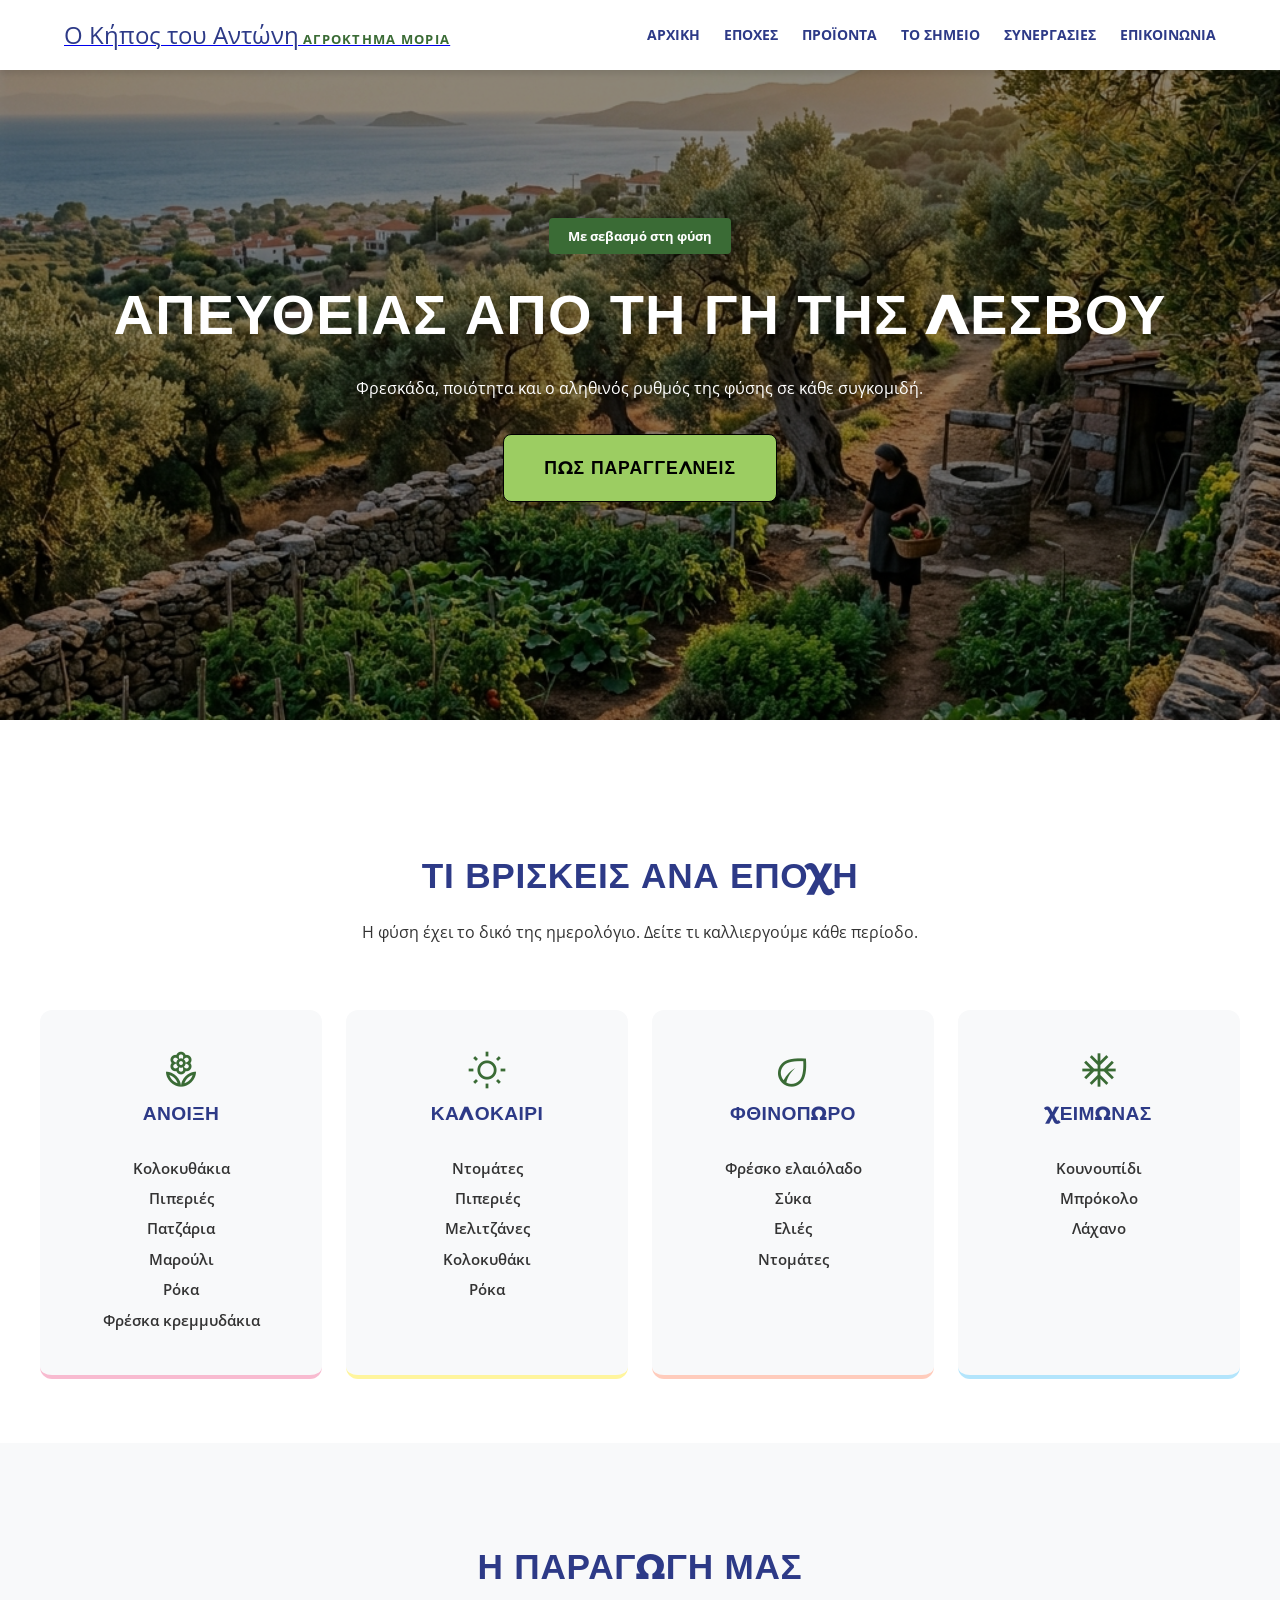
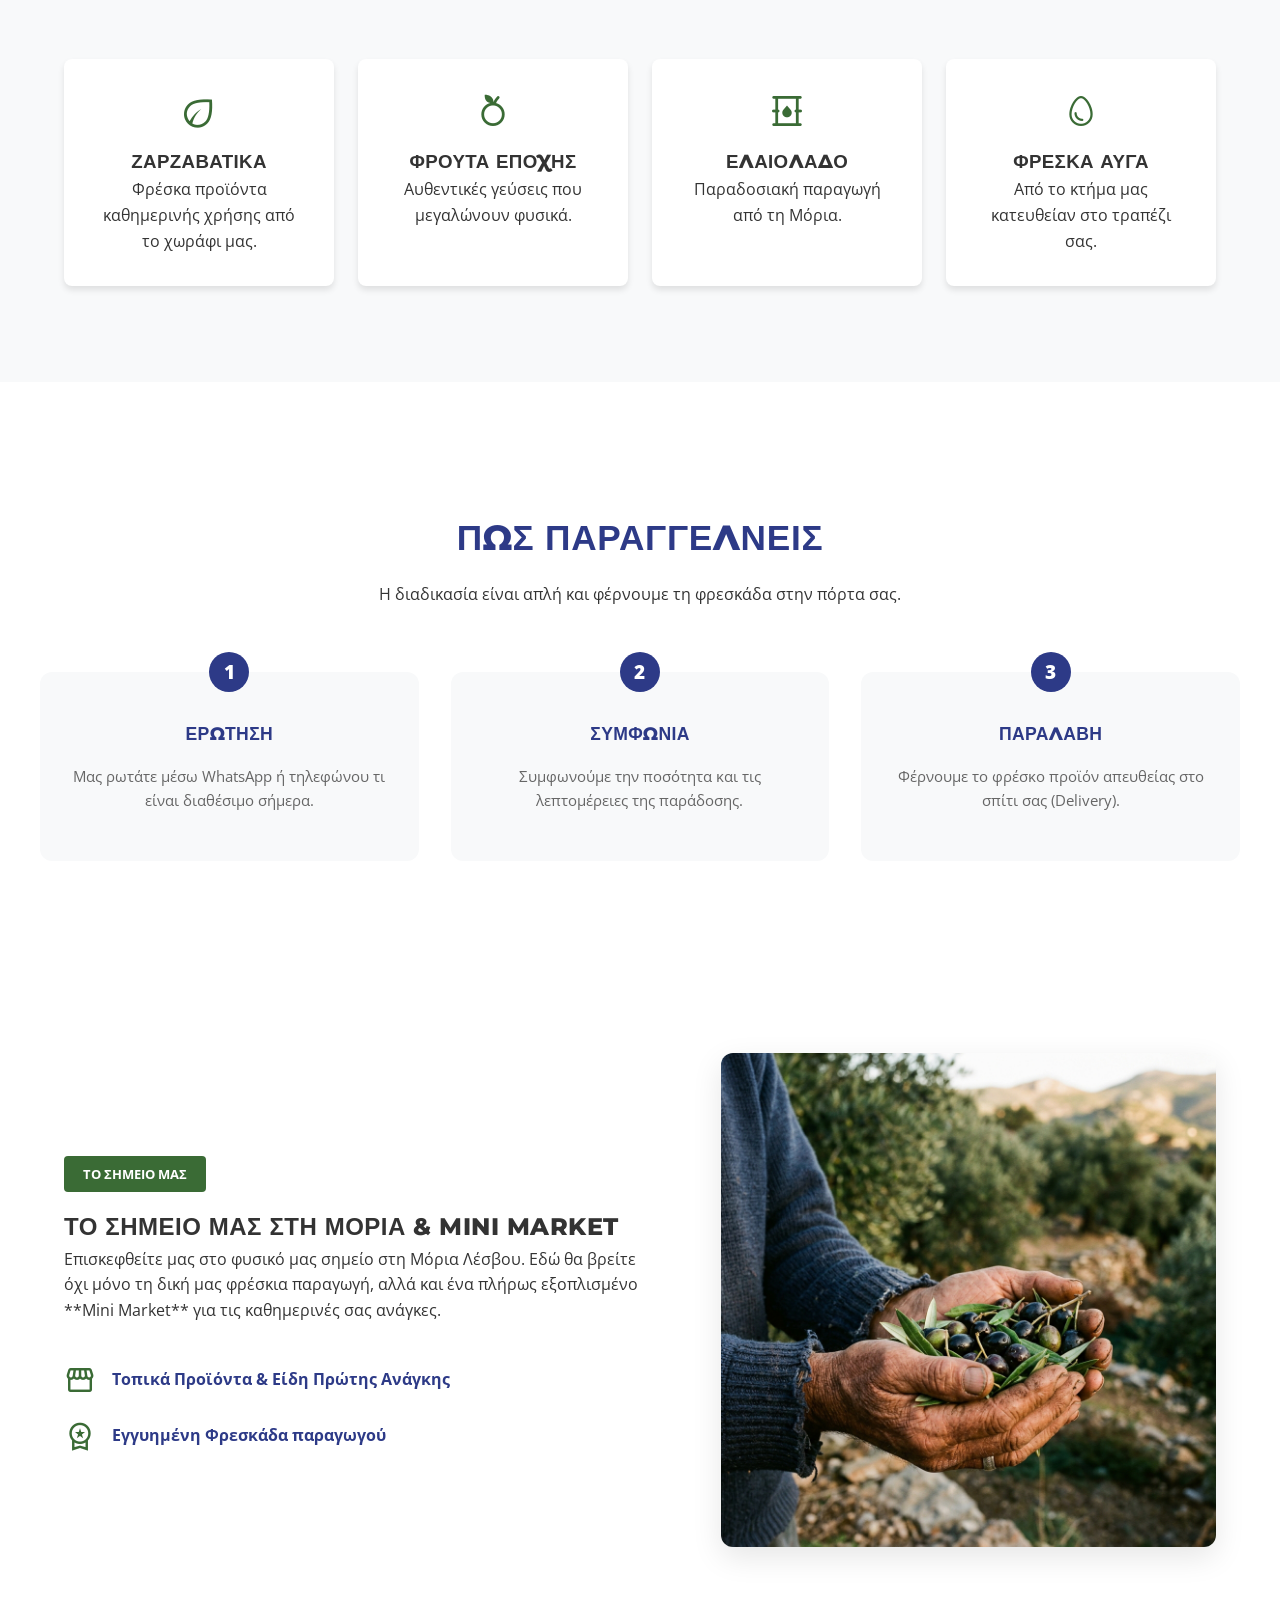
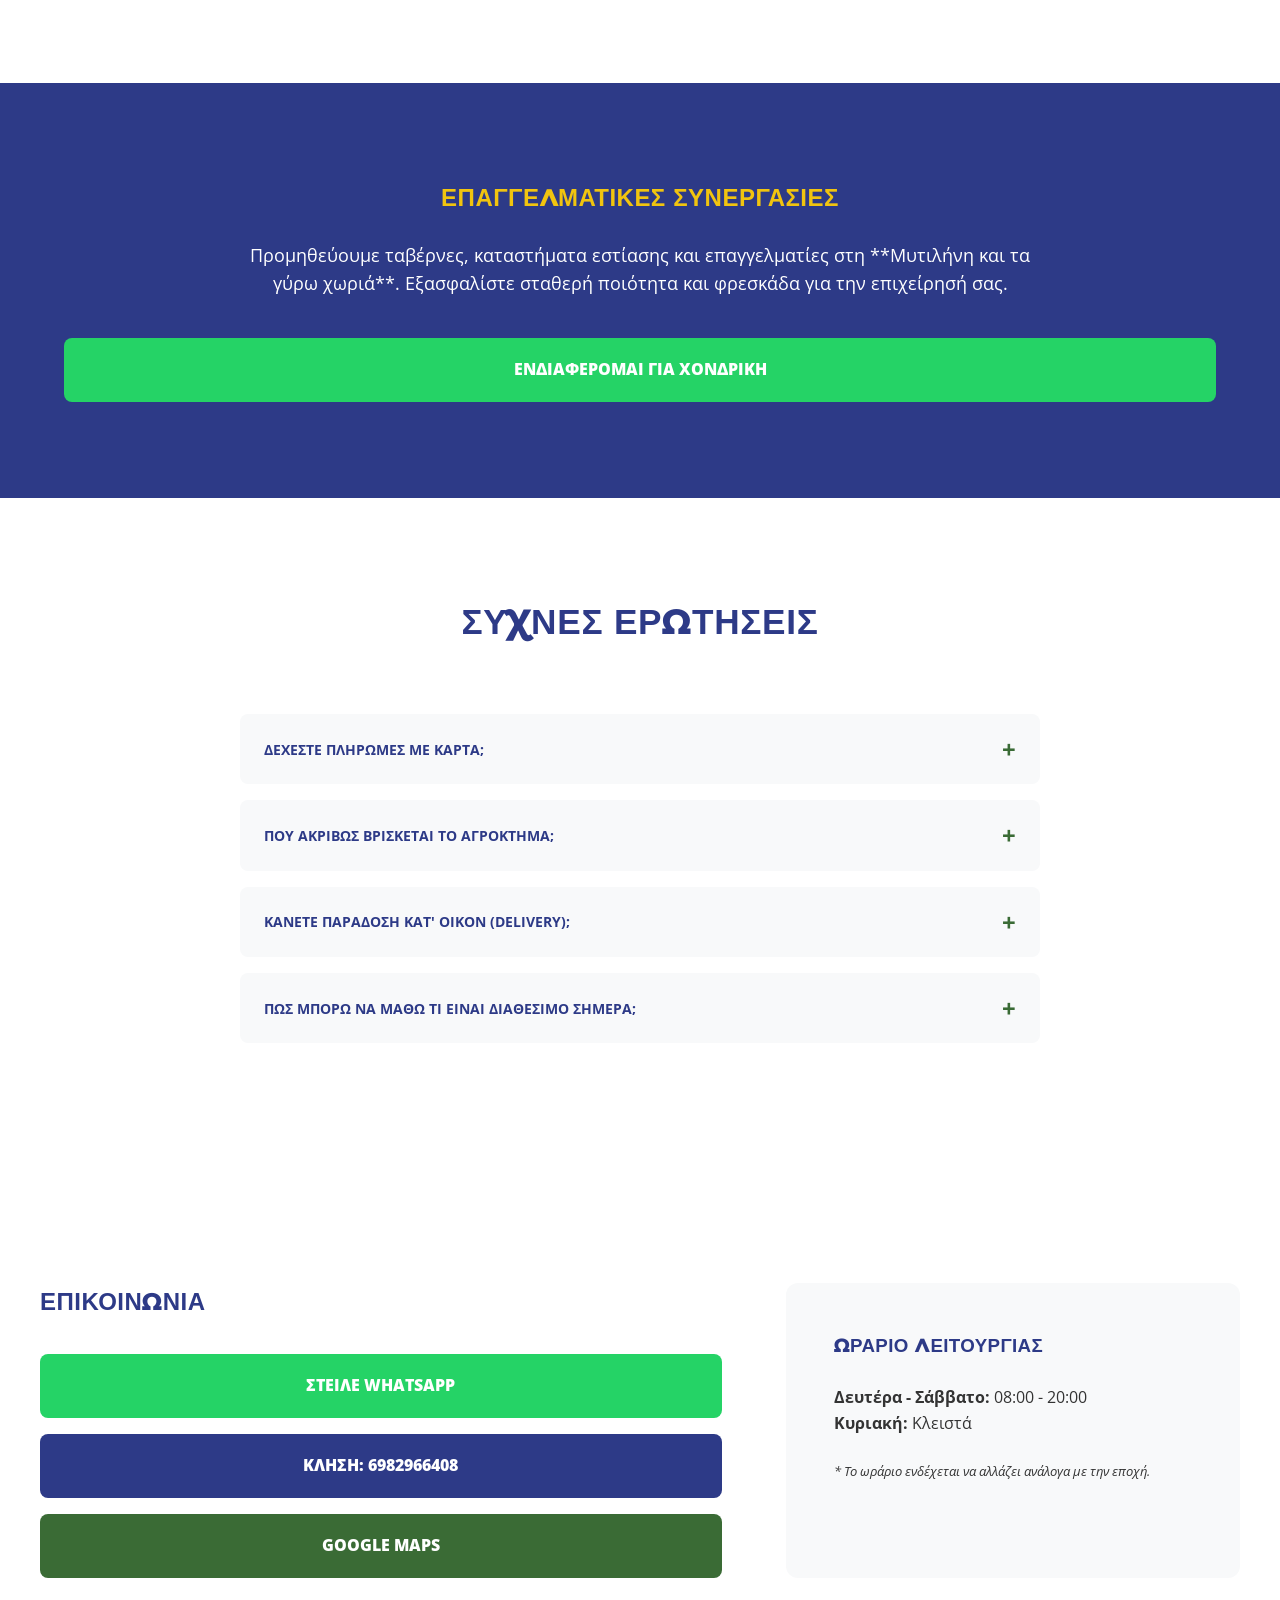
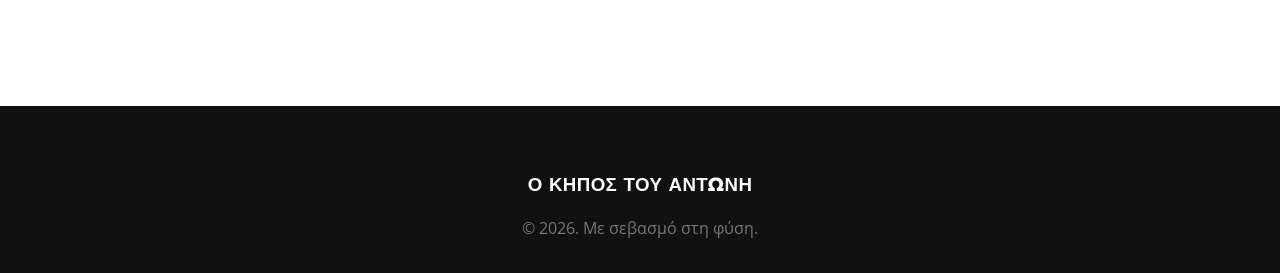
==== index.html @ 52119a94 "Move order process section and add premium hero CTA button" ====
<!DOCTYPE html>
<html lang="el">
<head>
    <meta charset="UTF-8">
    <meta name="viewport" content="width=device-width, initial-scale=1.0">
    <title>Ο Κήπος του Αντώνη | Φρέσκα Προϊόντα Μόρια Λέσβου</title>
    <meta name="description" content="Φρέσκα ζαρζαβατικά, λαχανικά, φρούτα εποχής, αυγά και λάδι από τη Μόρια Λέσβου. Απευθείας από τον παραγωγό Αντώνη.">
    
    <!-- Fonts -->
    <link rel="preconnect" href="https://fonts.googleapis.com">
    <link rel="preconnect" href="https://fonts.gstatic.com" crossorigin>
    <link href="https://fonts.googleapis.com/css2?family=Montserrat:wght@700;800&family=Open+Sans:wght@400;600;700&display=swap" rel="stylesheet">
    
    <!-- Icons -->
    <link rel="stylesheet" href="https://fonts.googleapis.com/css2?family=Material+Symbols+Outlined:wght@300;400;500;600&display=swap" />
    
    <!-- CSS -->
    <link rel="stylesheet" href="css/style.css">
</head>
<body>
    <!-- Navigation -->
    <nav class="navbar" id="navbar">
        <div class="container">
            <a href="#" class="logo">
                <span class="logo-title">Ο Κήπος του Αντώνη</span>
                <span class="logo-subtitle" style="margin-top: 8px;">ΑΓΡΟΚΤΗΜΑ ΜΟΡΙΑ</span>
            </a>
            <ul class="nav-links">
                <li><a href="#home">Αρχική</a></li>
                <li><a href="#seasonal">Εποχές</a></li>
                <li><a href="#products">Προϊόντα</a></li>
                <li><a href="#spot">Το Σημείο</a></li>
                <li><a href="#b2b">Συνεργασίες</a></li>
                <li><a href="#contact">Επικοινωνία</a></li>
            </ul>
            <button class="menu-toggle" aria-label="Toggle Menu">
                <span class="material-symbols-outlined">menu</span>
            </button>
        </div>
    </nav>

    <!-- Hero Section -->
    <header id="home" class="hero" style="background-image: url('assets/images/hero.png');">
        <div class="hero-content container">
            <div class="badge">Με σεβασμό στη φύση</div>
            <h1>ΑΠΕΥΘΕΙΑΣ ΑΠΟ ΤΗ ΓΗ ΤΗΣ ΛΕΣΒΟΥ</h1>
            <p>Φρεσκάδα, ποιότητα και ο αληθινός ρυθμός της φύσης σε κάθε συγκομιδή.</p>
            <div class="hero-actions" style="justify-content: center; margin-top: 2rem;">
                <a href="#how-to-order" class="btn-custom-hero">ΠΩΣ ΠΑΡΑΓΓΕΛΝΕΙΣ</a>
            </div>
        </div>
    </header>


    <!-- Tι βρίσκεις ανά εποχή (New Section) -->
    <section id="seasonal" class="seasonal-section container">
        <div class="section-header">
            <h2>ΤΙ ΒΡΙΣΚΕΙΣ ΑΝΑ ΕΠΟΧΗ</h2>
            <p>Η φύση έχει το δικό της ημερολόγιο. Δείτε τι καλλιεργούμε κάθε περίοδο.</p>
        </div>
        <div class="seasonal-grid">
            <div class="season-card spring">
                <div class="season-head">
                    <span class="material-symbols-outlined">local_florist</span>
                    <h3>ΑΝΟΙΞΗ</h3>
                </div>
                <ul>
                    <li>Κολοκυθάκια</li>
                    <li>Πιπεριές</li>
                    <li>Πατζάρια</li>
                    <li>Μαρούλι</li>
                    <li>Ρόκα</li>
                    <li>Φρέσκα κρεμμυδάκια</li>
                </ul>
            </div>
            <div class="season-card summer">
                <div class="season-head">
                    <span class="material-symbols-outlined">wb_sunny</span>
                    <h3>ΚΑΛΟΚΑΙΡΙ</h3>
                </div>
                <ul>
                    <li>Ντομάτες</li>
                    <li>Πιπεριές</li>
                    <li>Μελιτζάνες</li>
                    <li>Κολοκυθάκι</li>
                    <li>Ρόκα</li>
                </ul>
            </div>
            <div class="season-card autumn">
                <div class="season-head">
                    <span class="material-symbols-outlined">eco</span>
                    <h3>ΦΘΙΝΟΠΩΡΟ</h3>
                </div>
                <ul>
                    <li>Φρέσκο ελαιόλαδο</li>
                    <li>Σύκα</li>
                    <li>Ελιές</li>
                    <li>Ντομάτες</li>
                </ul>
            </div>
            <div class="season-card winter">
                <div class="season-head">
                    <span class="material-symbols-outlined">ac_unit</span>
                    <h3>ΧΕΙΜΩΝΑΣ</h3>
                </div>
                <ul>
                    <li>Κουνουπίδι</li>
                    <li>Μπρόκολο</li>
                    <li>Λάχανο</li>
                </ul>
            </div>
        </div>
    </section>

    <!-- Products Section -->
    <section id="products" class="products-section">
        <div class="container">
            <div class="section-header">
                <h2>Η ΠΑΡΑΓΩΓΗ ΜΑΣ</h2>
            </div>
            
            <div class="product-grid">
                <div class="product-card">
                    <span class="material-symbols-outlined icon">eco</span>
                    <h3>ΖΑΡΖΑΒΑΤΙΚΑ</h3>
                    <p>Φρέσκα προϊόντα καθημερινής χρήσης από το χωράφι μας.</p>
                </div>
                <div class="product-card">
                    <span class="material-symbols-outlined icon">nutrition</span>
                    <h3>ΦΡΟΥΤΑ ΕΠΟΧΗΣ</h3>
                    <p>Αυθεντικές γεύσεις που μεγαλώνουν φυσικά.</p>
                </div>
                <div class="product-card">
                    <span class="material-symbols-outlined icon">oil_barrel</span>
                    <h3>ΕΛΑΙΟΛΑΔΟ</h3>
                    <p>Παραδοσιακή παραγωγή από τη Μόρια.</p>
                </div>
                <div class="product-card">
                    <span class="material-symbols-outlined icon">egg</span>
                    <h3>ΦΡΕΣΚΑ ΑΥΓΑ</h3>
                    <p>Από το κτήμα μας κατευθείαν στο τραπέζι σας.</p>
                </div>
            </div>
        </div>
    </section>

    <!-- Πώς παραγγέλνεις -->
    <section id="how-to-order" class="order-process-section container">
        <div class="section-header">
            <h2>ΠΩΣ ΠΑΡΑΓΓΕΛΝΕΙΣ</h2>
            <p>Η διαδικασία είναι απλή και φέρνουμε τη φρεσκάδα στην πόρτα σας.</p>
        </div>
        <div class="process-grid">
            <div class="process-step">
                <div class="step-num">1</div>
                <h3>ΕΡΩΤΗΣΗ</h3>
                <p>Μας ρωτάτε μέσω WhatsApp ή τηλεφώνου τι είναι διαθέσιμο σήμερα.</p>
            </div>
            <div class="process-step">
                <div class="step-num">2</div>
                <h3>ΣΥΜΦΩΝΙΑ</h3>
                <p>Συμφωνούμε την ποσότητα και τις λεπτομέρειες της παράδοσης.</p>
            </div>
            <div class="process-step">
                <div class="step-num">3</div>
                <h3>ΠΑΡΑΛΑΒΗ</h3>
                <p>Φέρνουμε το φρέσκο προϊόν απευθείας στο σπίτι σας (Delivery).</p>
            </div>
        </div>
    </section>

    <!-- Το Σημείο μας στη Μόρια (Expanded Section) -->
    <section id="spot" class="spot-section">
        <div class="container spot-grid">
            <div class="spot-content">
                <div class="badge">ΤΟ ΣΗΜΕΙΟ ΜΑΣ</div>
                <h2>ΤΟ ΣΗΜΕΙΟ ΜΑΣ ΣΤΗ ΜΟΡΙΑ & MINI MARKET</h2>
                <p>Επισκεφθείτε μας στο φυσικό μας σημείο στη Μόρια Λέσβου. Εδώ θα βρείτε όχι μόνο τη δική μας φρέσκια παραγωγή, αλλά και ένα πλήρως εξοπλισμένο **Mini Market** για τις καθημερινές σας ανάγκες.</p>
                <div class="spot-features">
                    <div class="spot-feat">
                        <span class="material-symbols-outlined">storefront</span>
                        <p>Τοπικά Προϊόντα & Είδη Πρώτης Ανάγκης</p>
                    </div>
                    <div class="spot-feat">
                        <span class="material-symbols-outlined">workspace_premium</span>
                        <p>Εγγυημένη Φρεσκάδα παραγωγού</p>
                    </div>
                </div>
            </div>
            <div class="spot-image">
                <img src="assets/images/farm.png" alt="Το σημείο μας">
            </div>
        </div>
    </section>

    <!-- Επαγγελματικές Συνεργασίες (New Section) -->
    <section id="b2b" class="b2b-section">
        <div class="container text-center">
            <h2>ΕΠΑΓΓΕΛΜΑΤΙΚΕΣ ΣΥΝΕΡΓΑΣΙΕΣ</h2>
            <p>Προμηθεύουμε ταβέρνες, καταστήματα εστίασης και επαγγελματίες στη **Μυτιλήνη και τα γύρω χωριά**. Εξασφαλίστε σταθερή ποιότητα και φρεσκάδα για την επιχείρησή σας.</p>
            <div class="b2b-actions">
                <a href="https://wa.me/306982966408" class="btn-big btn-whatsapp">ΕΝΔΙΑΦΕΡΟΜΑΙ ΓΙΑ ΧΟΝΔΡΙΚΗ</a>
            </div>
        </div>
    </section>

    <!-- FAQ Section (New Section) -->
    <section id="faq" class="faq-section container">
        <div class="section-header">
            <h2>ΣΥΧΝΕΣ ΕΡΩΤΗΣΕΙΣ</h2>
        </div>
        <div class="faq-accordion">
            <details>
                <summary>Δέχεστε πληρωμές με κάρτα;</summary>
                <div class="faq-content">
                    <p>Ναι, στο φυσικό μας σημείο (Mini Market) δεχόμαστε όλες τις χρεωστικές και πιστωτικές κάρτες.</p>
                </div>
            </details>
            <details>
                <summary>Πού ακριβώς βρίσκεται το αγρόκτημα;</summary>
                <div class="faq-content">
                    <p>Βρισκόμαστε στη Μόρια Λέσβου. Μπορείτε να βρείτε τις ακριβείς οδηγίες πατώντας το κουμπί "Άνοιγμα σε Google Maps" παρακάτω.</p>
                </div>
            </details>
            <details>
                <summary>Κάνετε παράδοση κατ' οίκον (Delivery);</summary>
                <div class="faq-content">
                    <p>Η διάθεση των προϊόντων γίνεται κυρίως από το σημείο μας στη Μόρια. Για μεγάλες παραγγελίες ή συνεργασίες, επικοινωνήστε μαζί μας.</p>
                </div>
            </details>
            <details>
                <summary>Πώς μπορώ να μάθω τι είναι διαθέσιμο σήμερα;</summary>
                <div class="faq-content">
                    <p>Μπορείτε να μας καλέσετε στο 6982966408 ή να μας στείλετε ένα μήνυμα στο WhatsApp για άμεση ενημέρωση.</p>
                </div>
            </details>
        </div>
    </section>

    <!-- Contact Section -->
    <section id="contact" class="contact-section container">
        <div class="contact-grid">
            <div>
                <h2 style="color: var(--primary); margin-bottom: 2rem;">ΕΠΙΚΟΙΝΩΝΙΑ</h2>
                <div class="action-buttons">
                    <a href="https://wa.me/306982966408" class="btn-big btn-whatsapp">ΣΤΕΙΛΕ WHATSAPP</a>
                    <a href="tel:+306982966408" class="btn-big btn-call">ΚΛΗΣΗ: 6982966408</a>
                    <a href="https://maps.google.com/?q=Μόρια,Λέσβος" target="_blank" class="btn-big btn-maps">GOOGLE MAPS</a>
                </div>
            </div>
            <div class="hours-card">
                <h3>ΩΡΑΡΙΟ ΛΕΙΤΟΥΡΓΙΑΣ</h3>
                <p><strong>Δευτέρα - Σάββατο:</strong> 08:00 - 20:00</p>
                <p><strong>Κυριακή:</strong> Κλειστά</p>
                <p class="small">* Το ωράριο ενδέχεται να αλλάζει ανάλογα με την εποχή.</p>
            </div>
        </div>
    </section>

    <!-- Footer -->
    <footer class="footer">
        <div class="container">
            <h3>Ο ΚΗΠΟΣ ΤΟΥ ΑΝΤΩΝΗ</h3>
            <p>&copy; 2026. Με σεβασμό στη φύση.</p>
        </div>
    </footer>

    <script src="js/main.js"></script>
</body>
</html>
---- css/style.css ----
:root {
    --primary: #2d3a87; /* Royal Blue */
    --primary-dark: #1e265c;
    --secondary: #3a6b35; /* Forest Green */
    --accent: #f1c40f; /* Golden Yellow */
    --accent-dark: #d4ac0d;
    --white: #ffffff;
    --text: #333333;
    --text-light: #666666;
    --light-bg: #f8f9fa;
    --border: #e9ecef;
    --shadow: 0 4px 6px rgba(0,0,0,0.1);
    --shadow-lg: 0 10px 30px rgba(0,0,0,0.1);
    --transition: all 0.3s ease;
}

* {
    margin: 0;
    padding: 0;
    box-sizing: border-box;
}

body {
    font-family: 'Open Sans', 'Outfit', sans-serif;
    color: var(--text);
    line-height: 1.6;
    background-color: var(--white);
    overflow-x: hidden;
}

/* Typography */
h1, h2, h3, h4 {
    font-family: 'Montserrat', 'Outfit', sans-serif;
    text-transform: uppercase;
    font-weight: 800;
    letter-spacing: 0.02em;
}

.container {
    max-width: 1200px;
    margin: 0 auto;
    padding: 0 1.5rem;
}

.text-center { text-align: center; }

/* Navbar */
.navbar {
    position: fixed;
    top: 0;
    width: 100%;
    background: var(--white);
    padding: 1rem 0;
    z-index: 1000;
    box-shadow: var(--shadow);
}

.navbar .container {
    display: flex;
    justify-content: space-between;
    align-items: center;
}

.logo-title {
    font-size: 1.5rem;
    color: var(--primary);
}

.logo-subtitle {
    color: var(--secondary);
    font-weight: 700;
    font-size: 0.8rem;
    letter-spacing: 0.1em;
}

.nav-links {
    display: flex;
    list-style: none;
    gap: 1.5rem;
}

.nav-links a {
    text-decoration: none;
    color: var(--primary);
    font-weight: 700;
    font-size: 0.85rem;
    text-transform: uppercase;
}

.nav-links a:hover { color: var(--secondary); }

.menu-toggle {
    display: none;
    background: none;
    border: none;
    color: var(--primary);
    cursor: pointer;
}

/* Hero */
.hero {
    height: 80vh;
    display: flex;
    align-items: center;
    justify-content: center;
    background-size: cover;
    background-position: center;
    position: relative;
    color: var(--white);
    text-align: center;
}

.hero::before {
    content: "";
    position: absolute;
    inset: 0;
    background: rgba(0, 0, 0, 0.45);
}

.hero-content { position: relative; z-index: 1; }

.badge {
    background: var(--secondary);
    color: var(--white);
    padding: 0.5rem 1.2rem;
    border-radius: 4px;
    font-weight: 700;
    font-size: 0.8rem;
    margin-bottom: 1rem;
    display: inline-block;
}

.hero h1 {
    font-size: 3.5rem;
    margin-bottom: 1rem;
}

.btn-custom-hero {
    display: inline-block;
    background-color: #9ccd62; /* Light Green from reference */
    border: 1px solid #000000;
    color: #000000;
    padding: 1.2rem 2.5rem;
    font-family: 'Montserrat', sans-serif;
    font-weight: 700;
    text-transform: uppercase;
    text-decoration: none;
    border-radius: 8px;
    box-shadow: 4px 4px 0px rgba(0,0,0,0.15);
    transition: var(--transition);
    letter-spacing: 0.05em;
    font-size: 1.1rem;
}

.btn-custom-hero:hover {
    transform: translate(-2px, -2px);
    box-shadow: 6px 6px 0px rgba(0,0,0,0.1);
    background-color: #a8d672;
}

/* Order Process Section */
.order-process-section { padding: 8rem 0 4rem; text-align: center; }

.process-grid {
    display: grid;
    grid-template-columns: repeat(3, 1fr);
    gap: 2rem;
    margin-top: 3rem;
}

.process-step {
    background: var(--light-bg);
    padding: 3rem 2rem;
    border-radius: 12px;
    position: relative;
    transition: var(--transition);
}

.process-step:hover {
    transform: translateY(-5px);
    box-shadow: var(--shadow);
}

.step-num {
    position: absolute;
    top: -20px;
    left: 50%;
    transform: translateX(-50%);
    width: 40px;
    height: 40px;
    background: var(--primary);
    color: var(--white);
    border-radius: 50%;
    display: flex;
    align-items: center;
    justify-content: center;
    font-weight: 800;
    font-size: 1.2rem;
}

.process-step h3 {
    margin-bottom: 1rem;
    color: var(--primary);
    font-size: 1.1rem;
}

.process-step p {
    font-size: 0.95rem;
    color: var(--text-light);
}

/* Seasonal Section */
.seasonal-section { padding: 8rem 0 4rem; }

.section-header { text-align: center; margin-bottom: 4rem; }
.section-header h2 { font-size: 2.2rem; color: var(--primary); margin-bottom: 1rem; }

.seasonal-grid {
    display: grid;
    grid-template-columns: repeat(4, 1fr);
    gap: 1.5rem;
}

.season-card {
    background: var(--light-bg);
    padding: 2.5rem 1.5rem;
    border-radius: 12px;
    text-align: center;
    transition: var(--transition);
}

.season-head { margin-bottom: 1.5rem; }
.season-head span { font-size: 2.5rem; color: var(--secondary); margin-bottom: 0.5rem; }
.season-head h3 { font-size: 1.2rem; color: var(--primary); }

.season-card ul { list-style: none; font-weight: 600; font-size: 0.95rem; line-height: 2; }

.spring { border-bottom: 4px solid #f8bbd0; }
.summer { border-bottom: 4px solid #fff59d; }
.autumn { border-bottom: 4px solid #ffccbc; }
.winter { border-bottom: 4px solid #b3e5fc; }

/* Products Section */
.products-section { padding: 6rem 0; background: var(--light-bg); }

.product-grid {
    display: grid;
    grid-template-columns: repeat(4, 1fr);
    gap: 1.5rem;
}

.product-card {
    background: var(--white);
    padding: 2rem;
    border-radius: 8px;
    box-shadow: var(--shadow);
    text-align: center;
    transition: var(--transition);
}

.product-card .icon { font-size: 2.5rem; color: var(--secondary); margin-bottom: 1rem; }

/* Spot Section */
.spot-section { padding: 8rem 0; }
.spot-grid { display: grid; grid-template-columns: 1.2fr 1fr; gap: 4rem; align-items: center; }
.spot-image img { width: 100%; border-radius: 12px; box-shadow: var(--shadow-lg); }

.spot-features { margin-top: 2.5rem; display: grid; gap: 1.5rem; }
.spot-feat { display: flex; align-items: center; gap: 1rem; }
.spot-feat span { color: var(--secondary); font-size: 2rem; }
.spot-feat p { font-weight: 700; color: var(--primary); }

/* B2B Section */
.b2b-section { padding: 6rem 0; background: var(--primary); color: var(--white); }
.b2b-section h2 { color: var(--accent); margin-bottom: 1.5rem; }
.b2b-section p { max-width: 800px; margin: 0 auto 2.5rem; font-size: 1.1rem; }

/* FAQ Section */
.faq-section { padding: 6rem 0; }
.faq-accordion { max-width: 800px; margin: 0 auto; }

details { 
    background: var(--light-bg); 
    border-radius: 8px; 
    margin-bottom: 1rem;
    padding: 1rem 1.5rem;
    cursor: pointer;
}

summary { 
    font-weight: 700; 
    color: var(--primary); 
    list-style: none;
    display: flex;
    justify-content: space-between;
    align-items: center;
    text-transform: uppercase;
    font-size: 0.9rem;
}

summary::after { content: "+"; font-size: 1.5rem; color: var(--secondary); }
details[open] summary::after { content: "-"; }

.faq-content { padding-top: 1rem; color: var(--text-light); border-top: 1px solid var(--border); margin-top: 1rem; }

/* Contact & Buttons */
.contact-section { padding: 8rem 0; }
.contact-grid { display: grid; grid-template-columns: 1.5fr 1fr; gap: 4rem; }

.action-buttons { display: grid; grid-template-columns: 1fr; gap: 1rem; margin-top: 2rem; }
.btn-big {
    text-decoration: none;
    display: flex;
    align-items: center;
    justify-content: center;
    padding: 1.2rem;
    border-radius: 8px;
    font-weight: 800;
    text-transform: uppercase;
    font-size: 1rem;
    transition: var(--transition);
}

.btn-whatsapp { background: #25d366; color: var(--white); }
.btn-call { background: var(--primary); color: var(--white); }
.btn-maps { background: var(--secondary); color: var(--white); }

.hours-card { background: var(--light-bg); padding: 3rem; border-radius: 12px; }
.hours-card h3 { color: var(--primary); margin-bottom: 1.5rem; }
.hours-card .small { font-size: 0.8rem; margin-top: 1.5rem; font-style: italic; }

/* Footer */
.footer { background: #111; color: #777; padding: 4rem 0 2rem; text-align: center; }
.footer h3 { color: var(--white); margin-bottom: 1rem; }

/* Responsive */
@media (max-width: 1024px) {
    .nav-links { display: none; }
    .menu-toggle { display: block; }
    .seasonal-grid, .product-grid { grid-template-columns: repeat(2, 1fr); }
    .spot-grid, .contact-grid { grid-template-columns: 1fr; }
}

@media (max-width: 768px) {
    .live-grid, .seasonal-grid, .product-grid { grid-template-columns: 1fr; }
    .hero h1 { font-size: 2.2rem; }
}
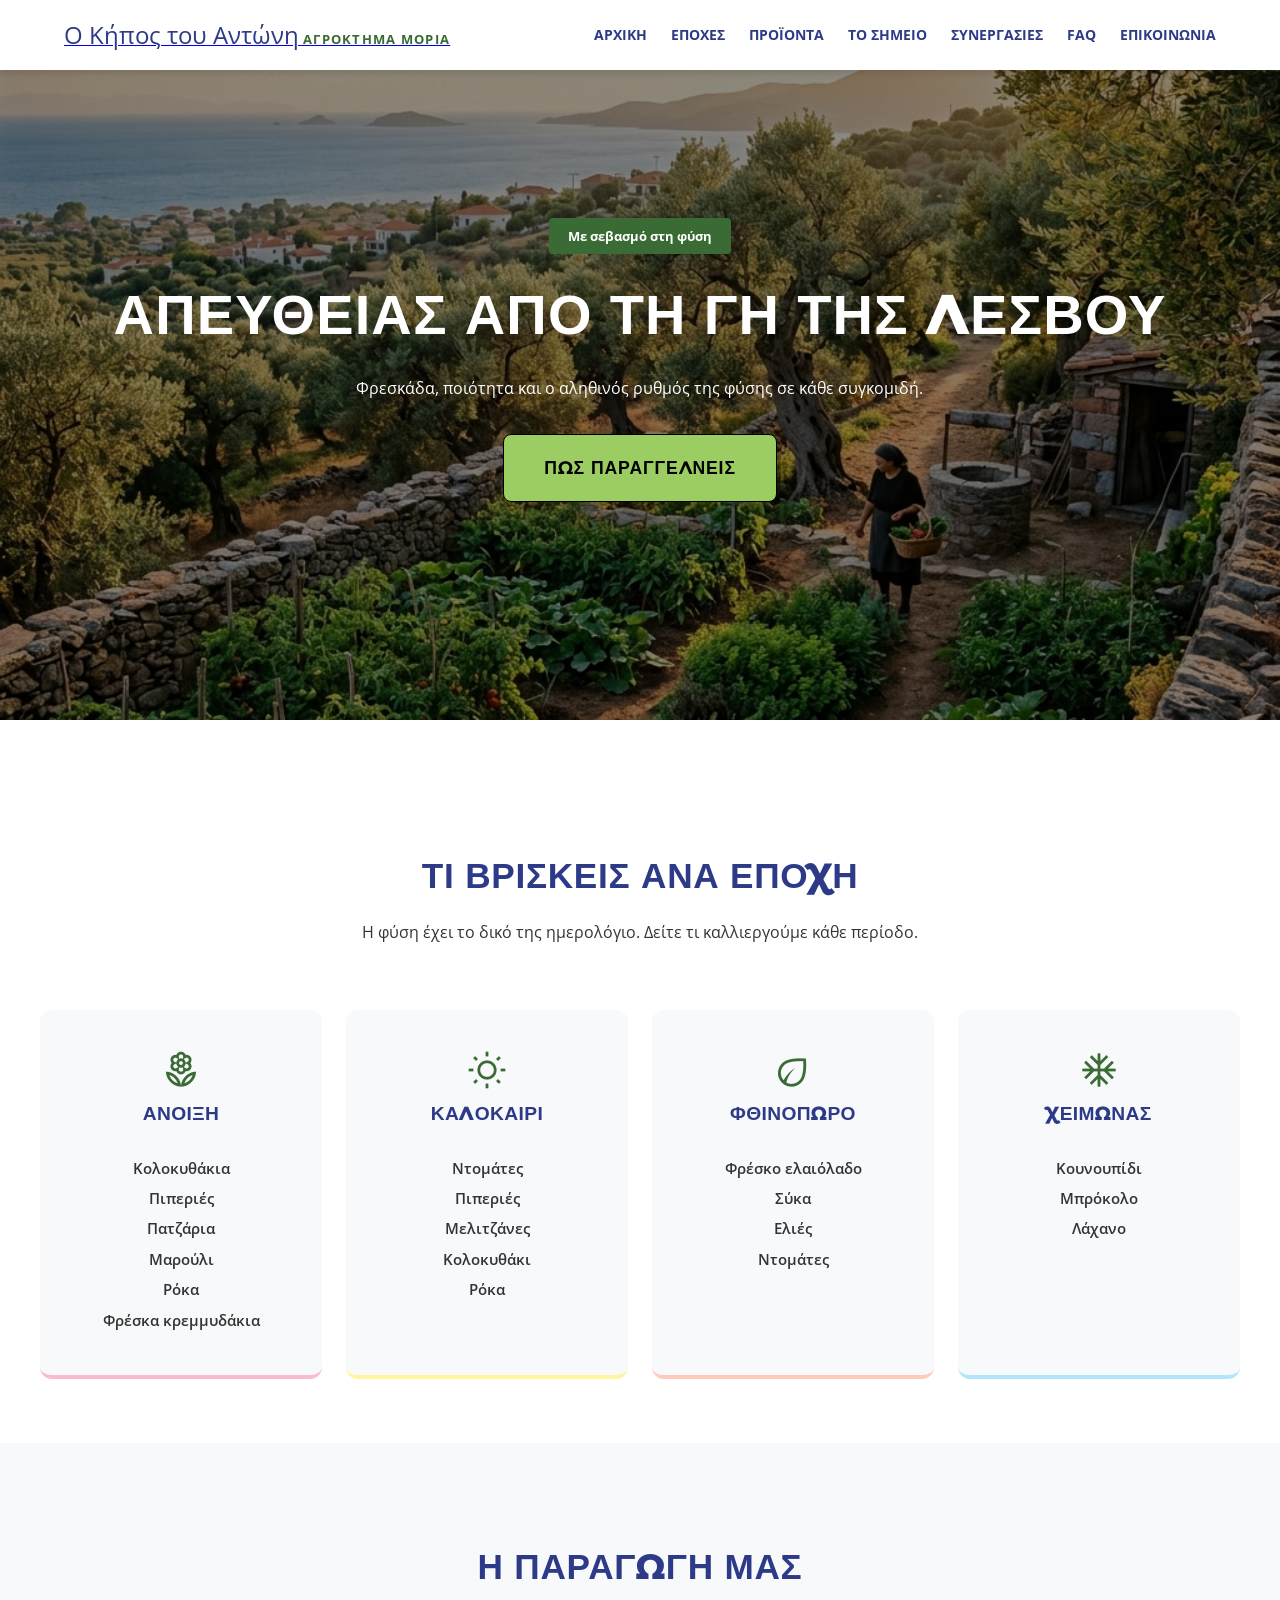
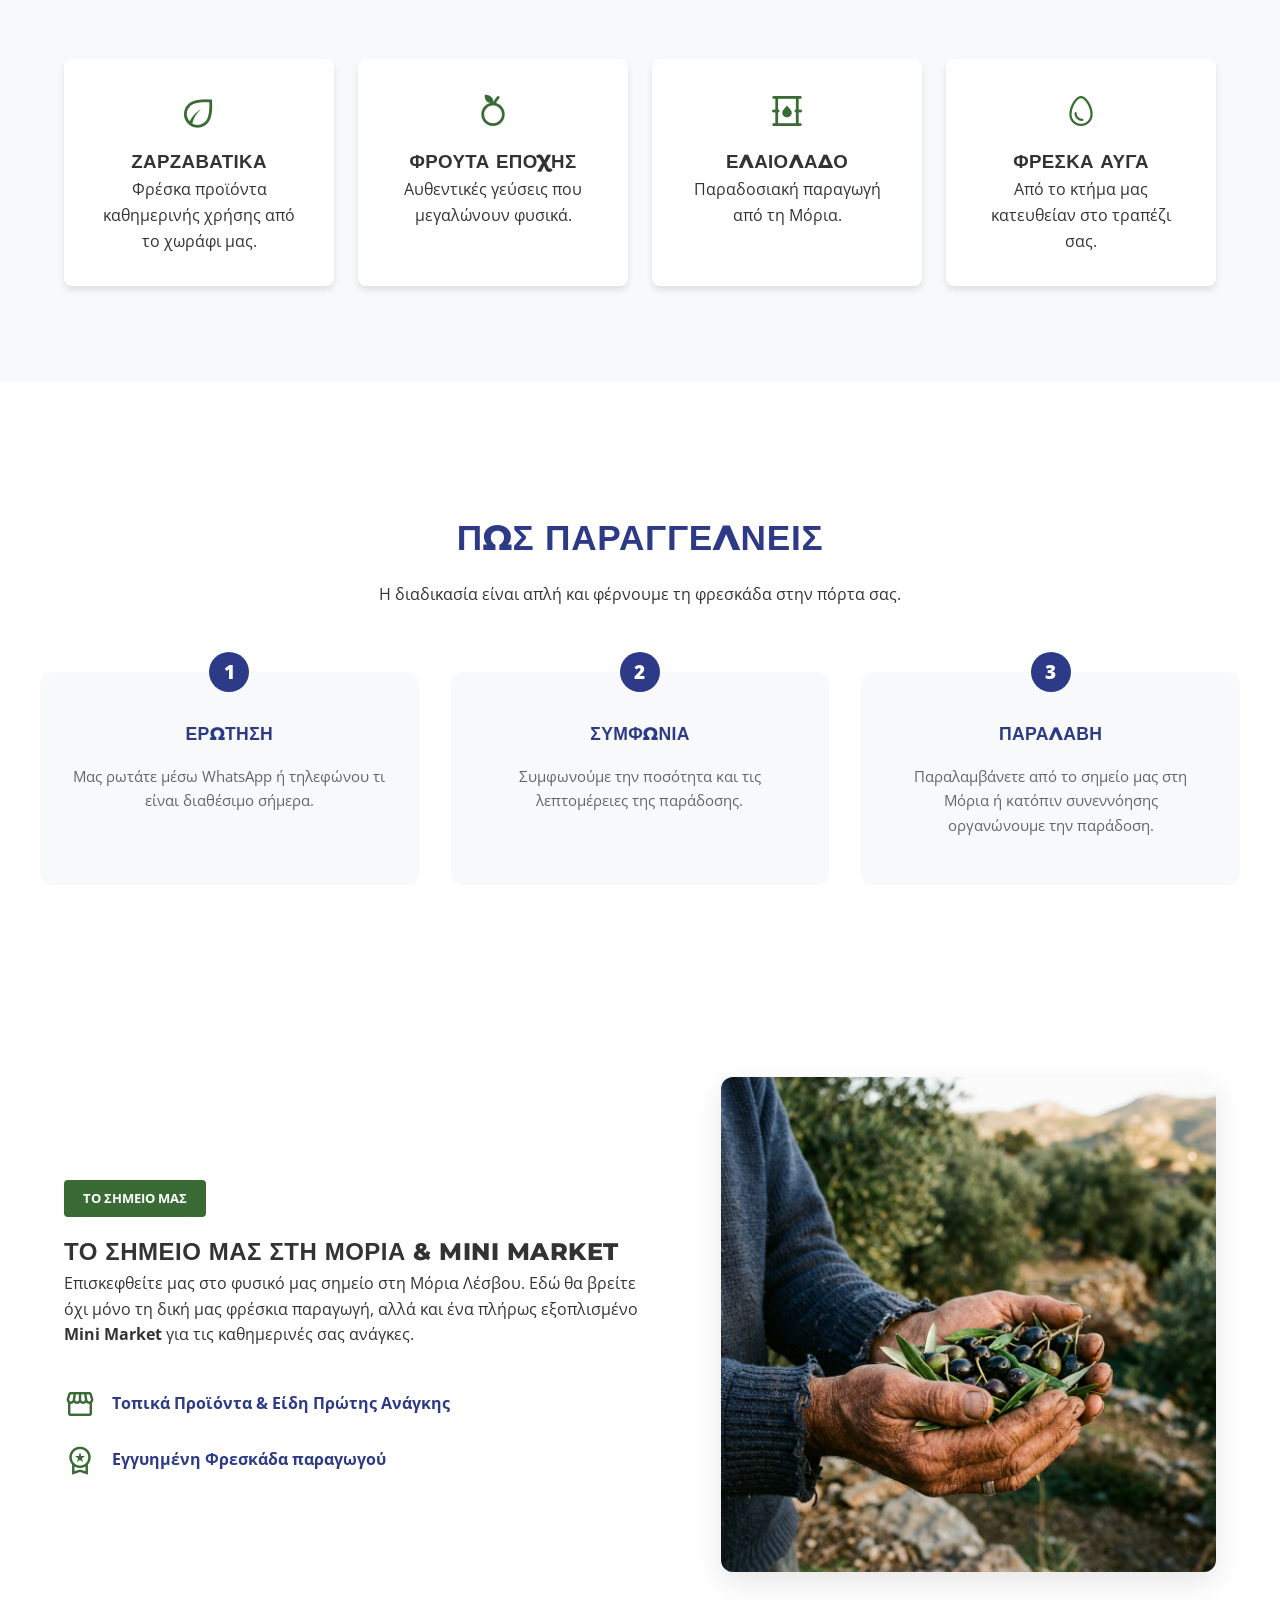
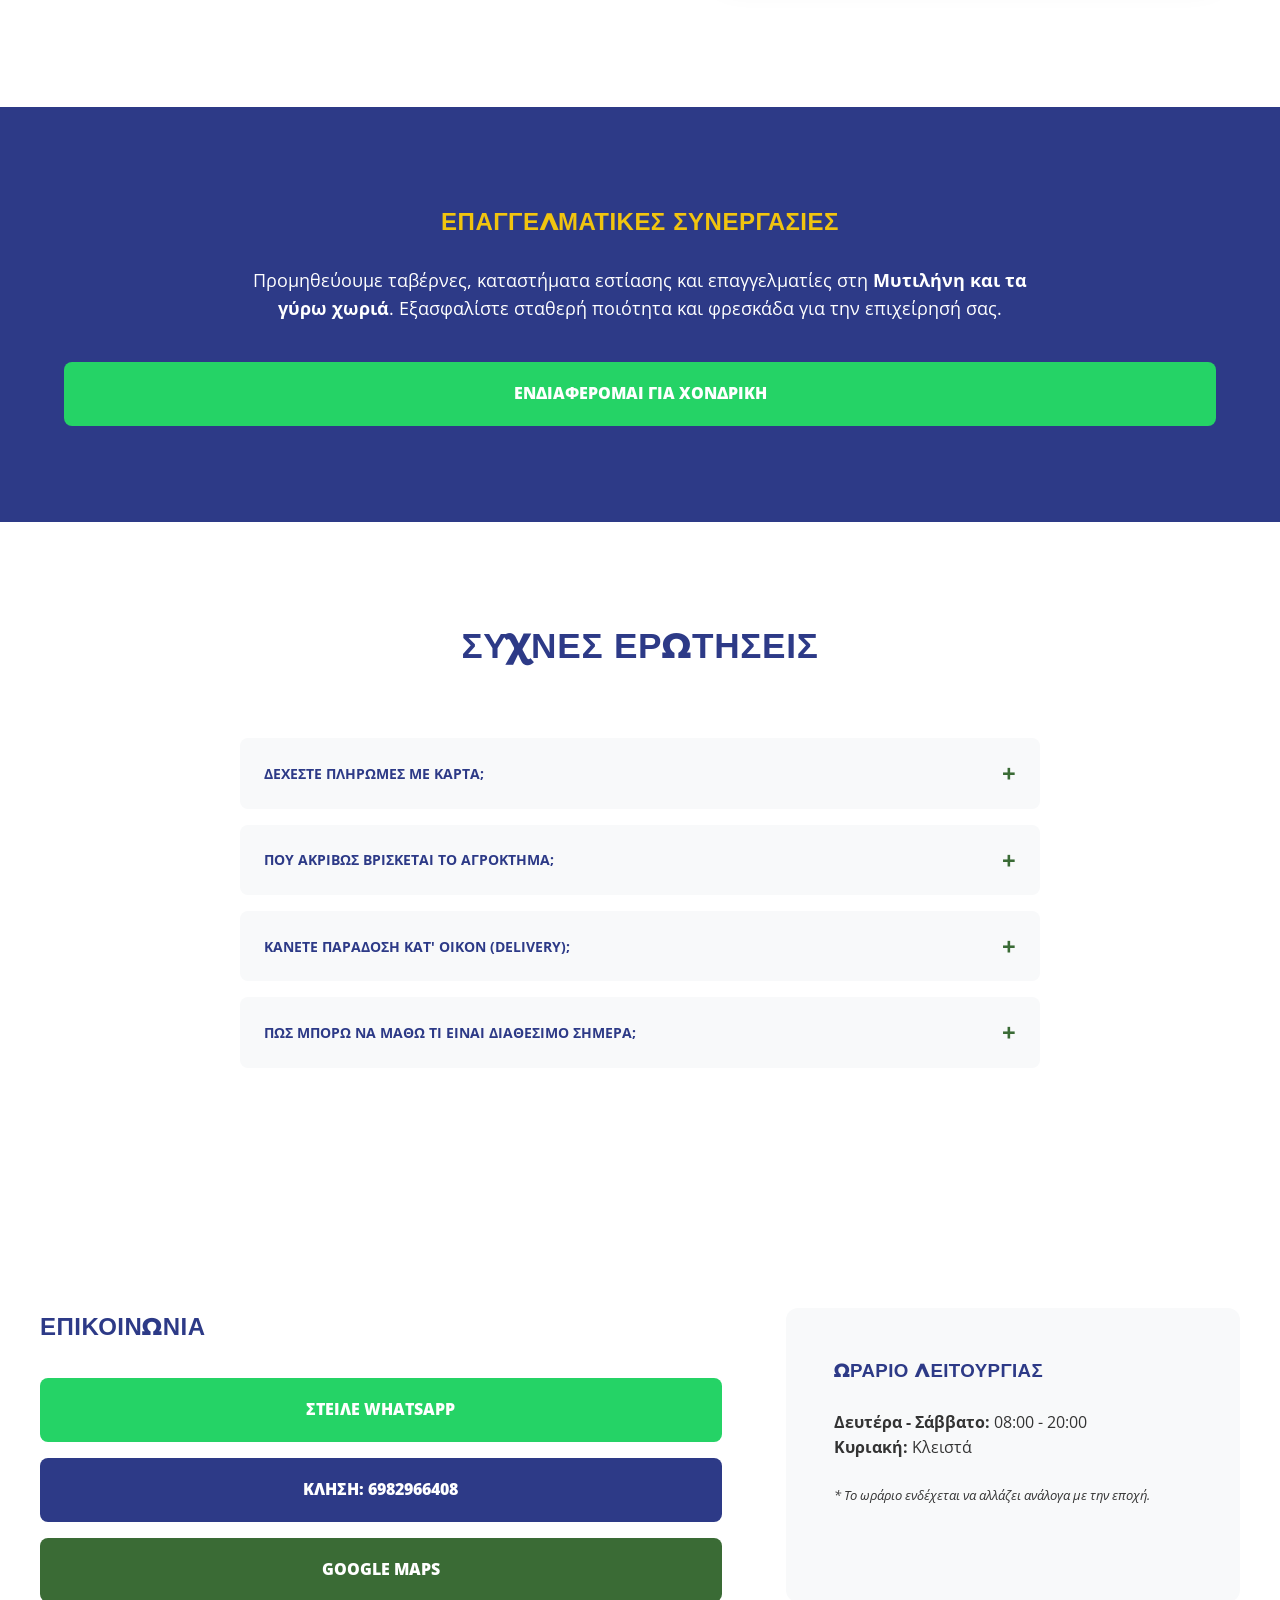
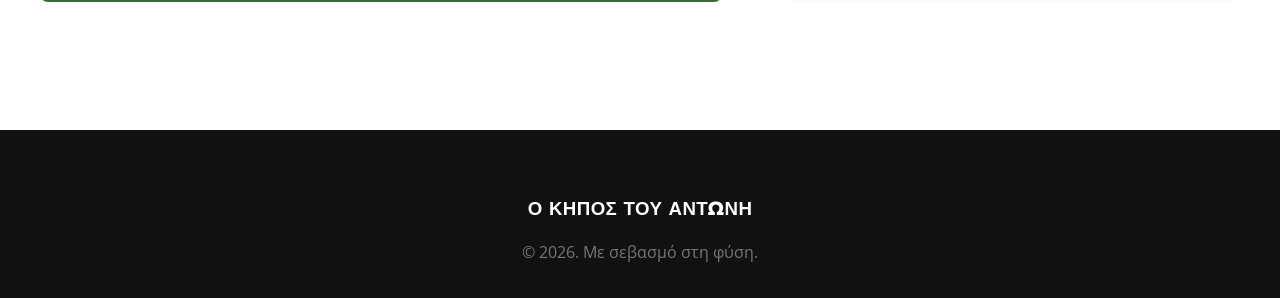
==== commit 101cd989: "Fix HTML markup, standardize delivery info, add FAQ link, and optimize Google Maps link" ====
--- a/index.html
+++ b/index.html
@@ -21,7 +21,7 @@
     <!-- Navigation -->
     <nav class="navbar" id="navbar">
         <div class="container">
-            <a href="#" class="logo">
+            <a href="#home" class="logo">
                 <span class="logo-title">Ο Κήπος του Αντώνη</span>
                 <span class="logo-subtitle" style="margin-top: 8px;">ΑΓΡΟΚΤΗΜΑ ΜΟΡΙΑ</span>
             </a>
@@ -31,6 +31,7 @@
                 <li><a href="#products">Προϊόντα</a></li>
                 <li><a href="#spot">Το Σημείο</a></li>
                 <li><a href="#b2b">Συνεργασίες</a></li>
+                <li><a href="#faq">FAQ</a></li>
                 <li><a href="#contact">Επικοινωνία</a></li>
             </ul>
             <button class="menu-toggle" aria-label="Toggle Menu">
@@ -164,7 +165,7 @@
             <div class="process-step">
                 <div class="step-num">3</div>
                 <h3>ΠΑΡΑΛΑΒΗ</h3>
-                <p>Φέρνουμε το φρέσκο προϊόν απευθείας στο σπίτι σας (Delivery).</p>
+                <p>Παραλαμβάνετε από το σημείο μας στη Μόρια ή κατόπιν συνεννόησης οργανώνουμε την παράδοση.</p>
             </div>
         </div>
     </section>
@@ -175,7 +176,7 @@
             <div class="spot-content">
                 <div class="badge">ΤΟ ΣΗΜΕΙΟ ΜΑΣ</div>
                 <h2>ΤΟ ΣΗΜΕΙΟ ΜΑΣ ΣΤΗ ΜΟΡΙΑ & MINI MARKET</h2>
-                <p>Επισκεφθείτε μας στο φυσικό μας σημείο στη Μόρια Λέσβου. Εδώ θα βρείτε όχι μόνο τη δική μας φρέσκια παραγωγή, αλλά και ένα πλήρως εξοπλισμένο **Mini Market** για τις καθημερινές σας ανάγκες.</p>
+                <p>Επισκεφθείτε μας στο φυσικό μας σημείο στη Μόρια Λέσβου. Εδώ θα βρείτε όχι μόνο τη δική μας φρέσκια παραγωγή, αλλά και ένα πλήρως εξοπλισμένο <strong>Mini Market</strong> για τις καθημερινές σας ανάγκες.</p>
                 <div class="spot-features">
                     <div class="spot-feat">
                         <span class="material-symbols-outlined">storefront</span>
@@ -197,7 +198,7 @@
     <section id="b2b" class="b2b-section">
         <div class="container text-center">
             <h2>ΕΠΑΓΓΕΛΜΑΤΙΚΕΣ ΣΥΝΕΡΓΑΣΙΕΣ</h2>
-            <p>Προμηθεύουμε ταβέρνες, καταστήματα εστίασης και επαγγελματίες στη **Μυτιλήνη και τα γύρω χωριά**. Εξασφαλίστε σταθερή ποιότητα και φρεσκάδα για την επιχείρησή σας.</p>
+            <p>Προμηθεύουμε ταβέρνες, καταστήματα εστίασης και επαγγελματίες στη <strong>Μυτιλήνη και τα γύρω χωριά</strong>. Εξασφαλίστε σταθερή ποιότητα και φρεσκάδα για την επιχείρησή σας.</p>
             <div class="b2b-actions">
                 <a href="https://wa.me/306982966408" class="btn-big btn-whatsapp">ΕΝΔΙΑΦΕΡΟΜΑΙ ΓΙΑ ΧΟΝΔΡΙΚΗ</a>
             </div>
@@ -225,7 +226,7 @@
             <details>
                 <summary>Κάνετε παράδοση κατ' οίκον (Delivery);</summary>
                 <div class="faq-content">
-                    <p>Η διάθεση των προϊόντων γίνεται κυρίως από το σημείο μας στη Μόρια. Για μεγάλες παραγγελίες ή συνεργασίες, επικοινωνήστε μαζί μας.</p>
+                    <p>Η διάθεση των προϊόντων γίνεται κυρίως από το σημείο μας στη Μόρια. Σε ορισμένες περιπτώσεις και κατόπιν συνεννόησης, μπορούμε να οργανώσουμε και παράδοση.</p>
                 </div>
             </details>
             <details>
@@ -245,7 +246,7 @@
                 <div class="action-buttons">
                     <a href="https://wa.me/306982966408" class="btn-big btn-whatsapp">ΣΤΕΙΛΕ WHATSAPP</a>
                     <a href="tel:+306982966408" class="btn-big btn-call">ΚΛΗΣΗ: 6982966408</a>
-                    <a href="https://maps.google.com/?q=Μόρια,Λέσβος" target="_blank" class="btn-big btn-maps">GOOGLE MAPS</a>
+                    <a href="https://www.google.com/maps/search/?api=1&query=Μόρια+Λέσβος" target="_blank" rel="noopener noreferrer" class="btn-big btn-maps">GOOGLE MAPS</a>
                 </div>
             </div>
             <div class="hours-card">
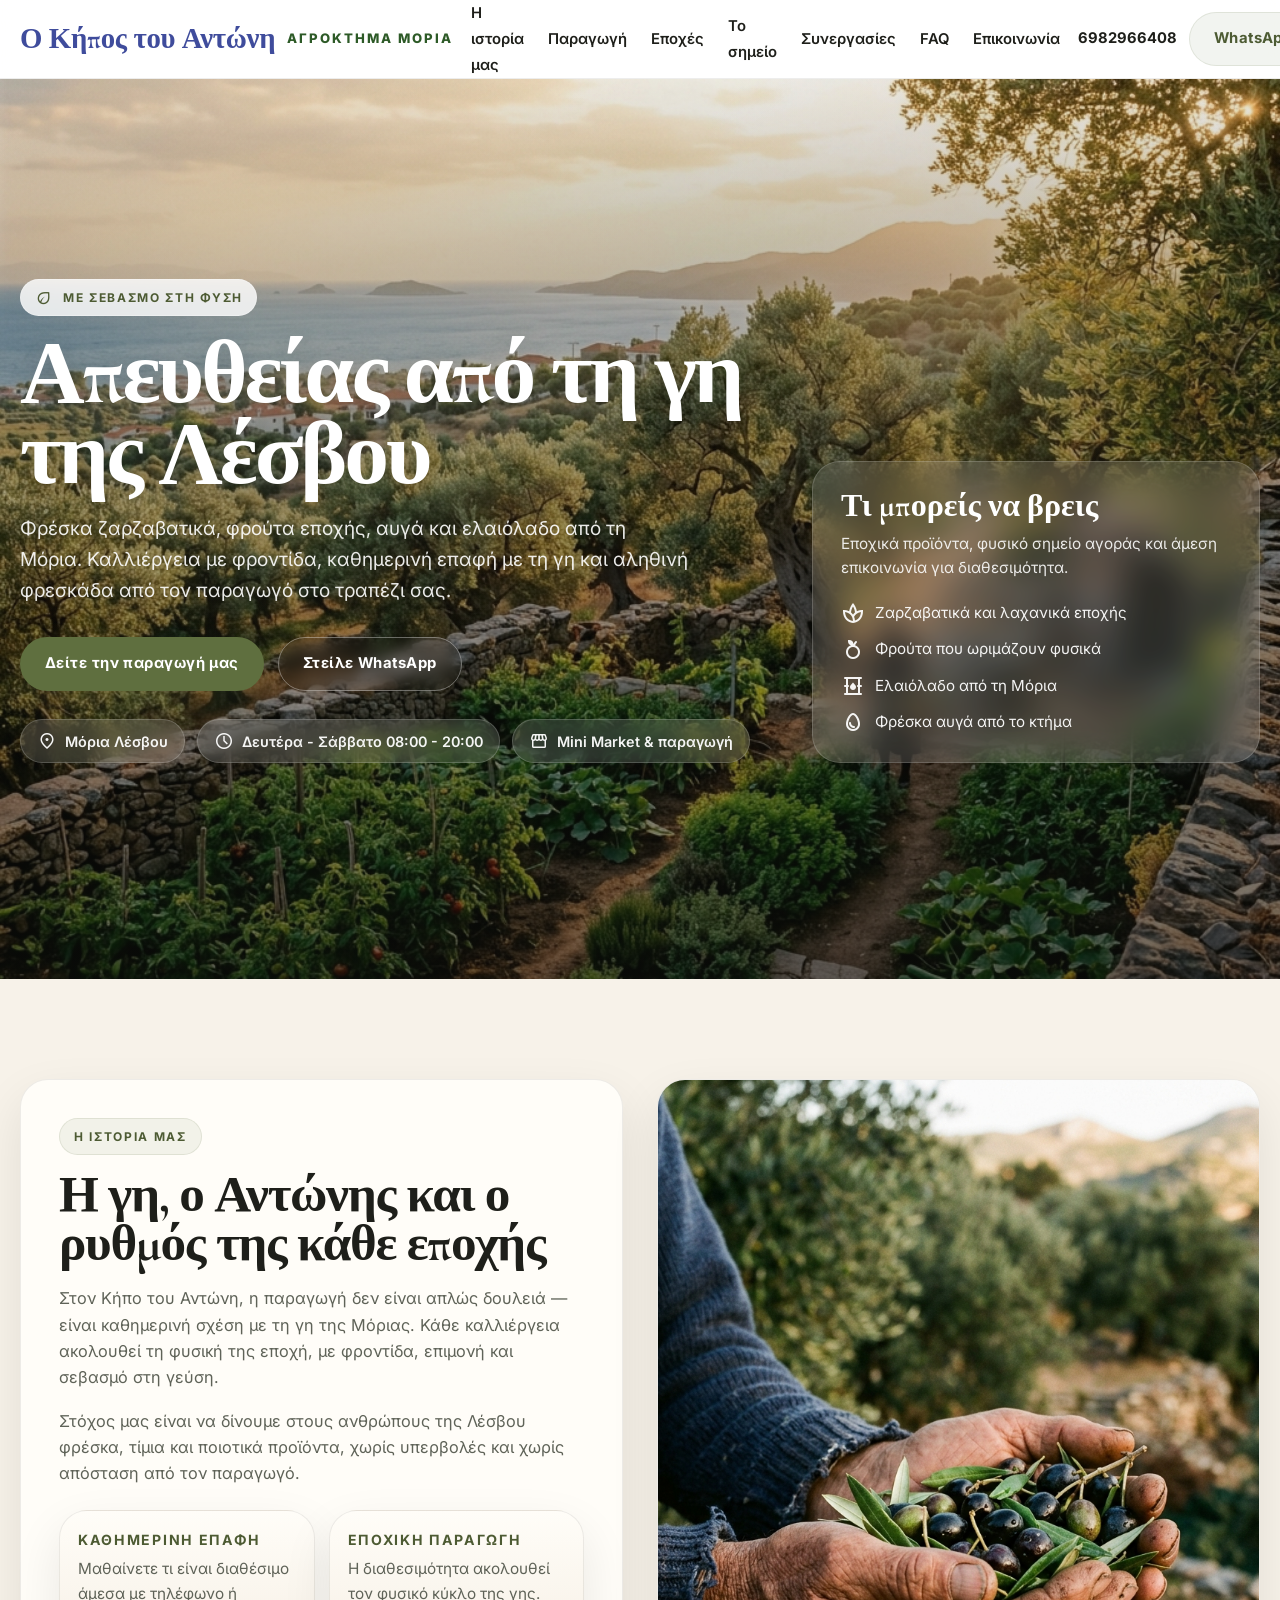
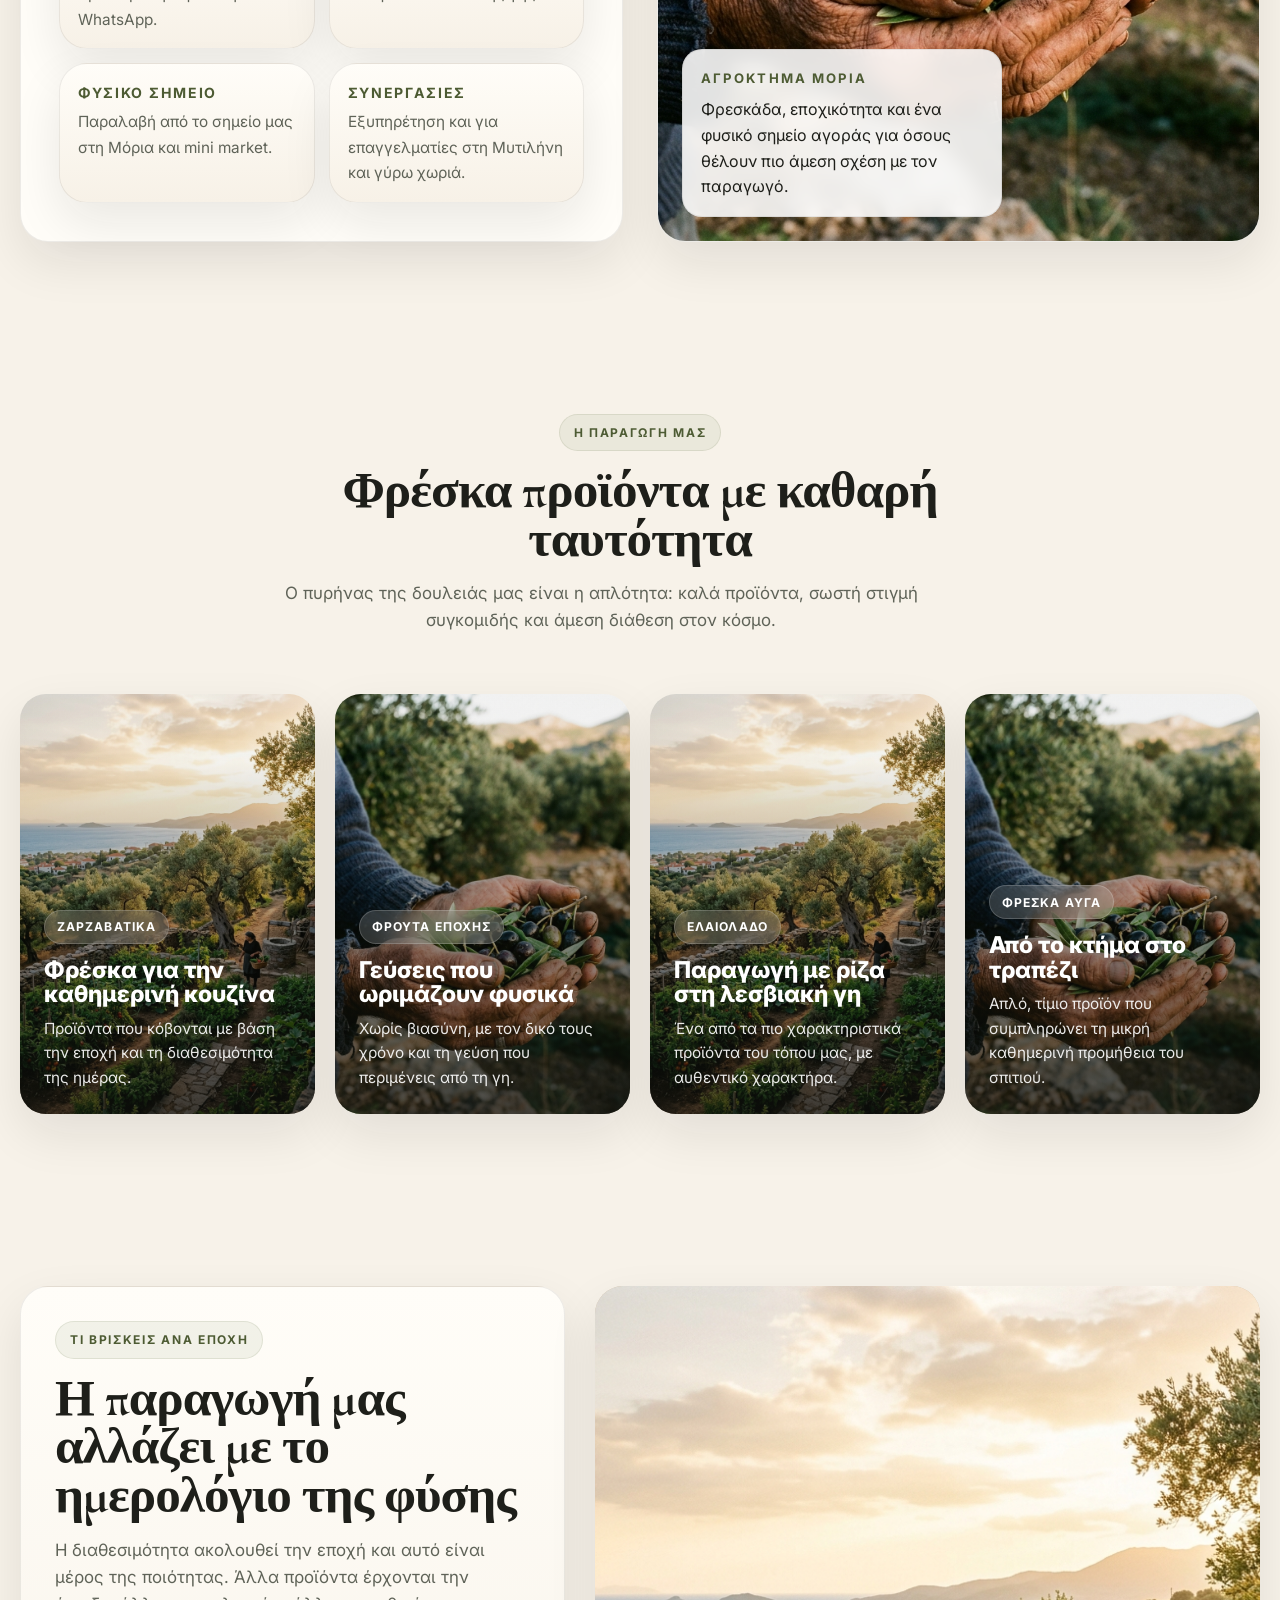
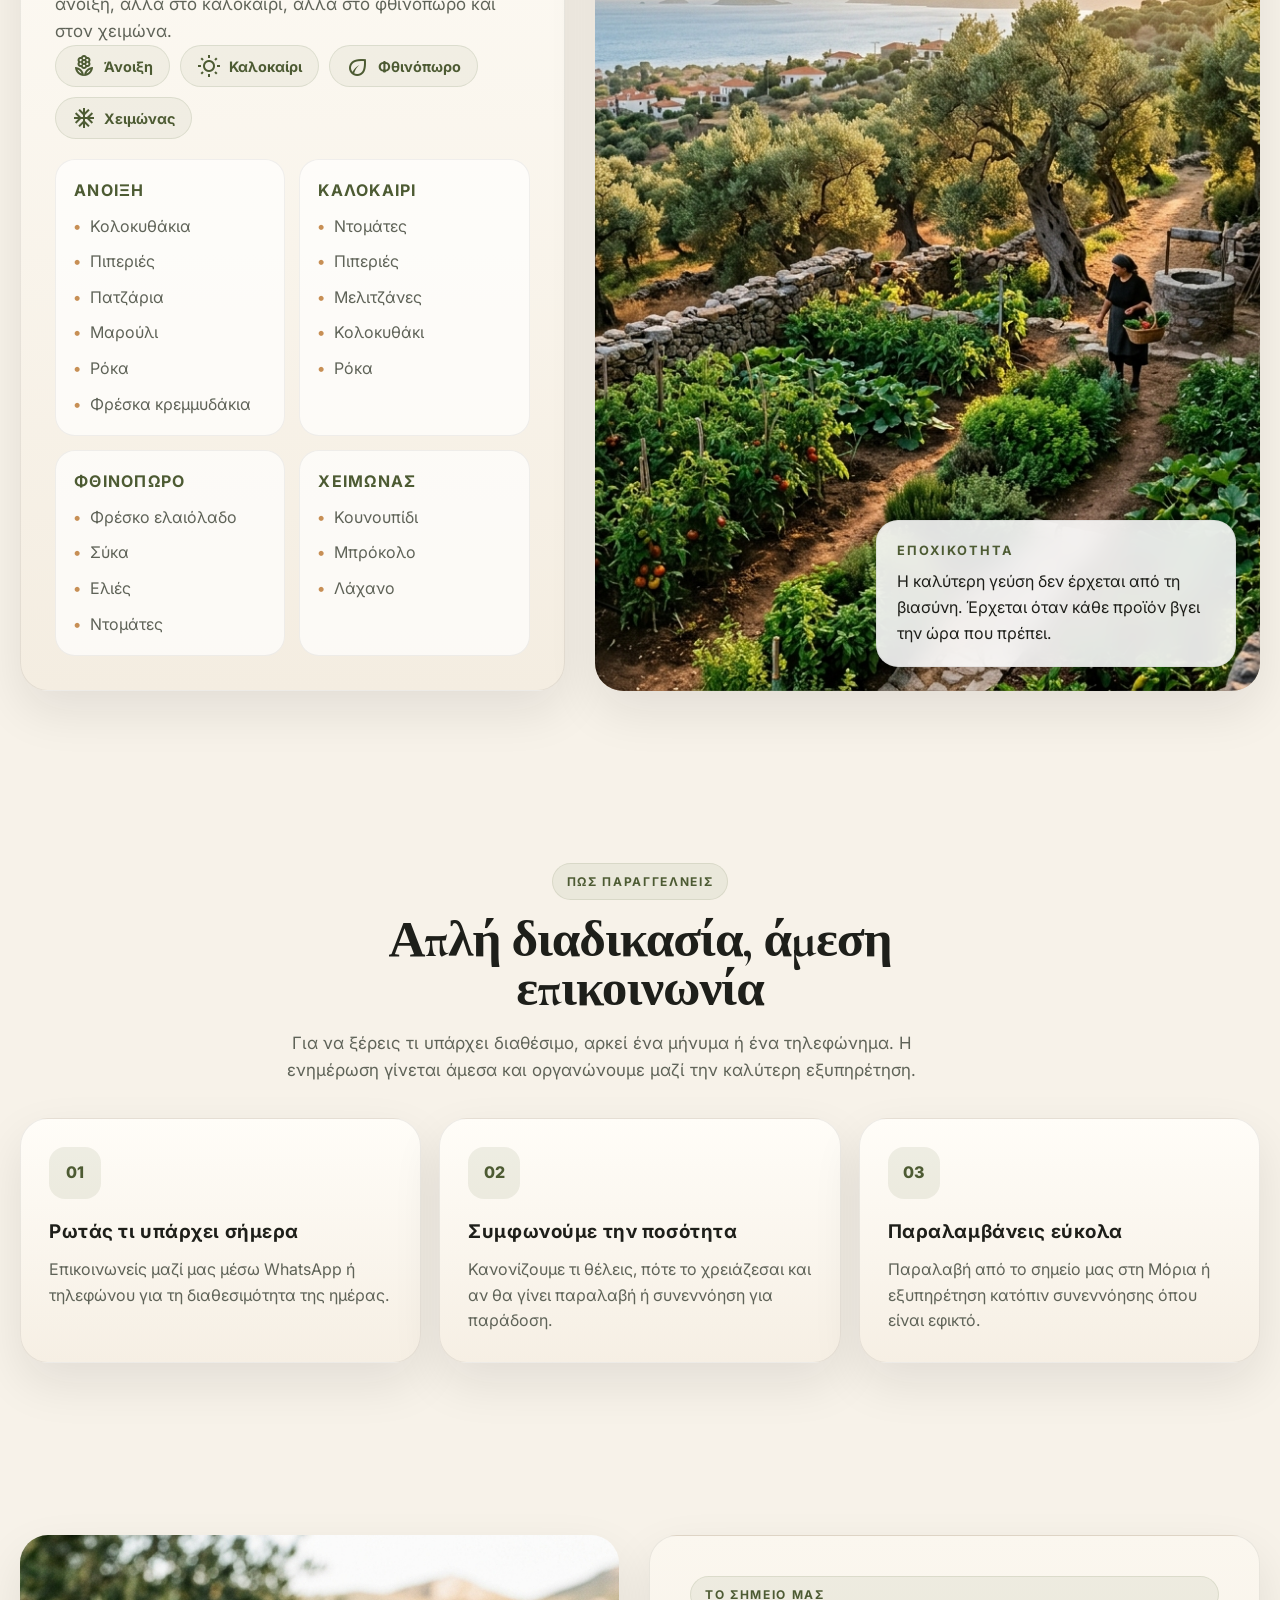
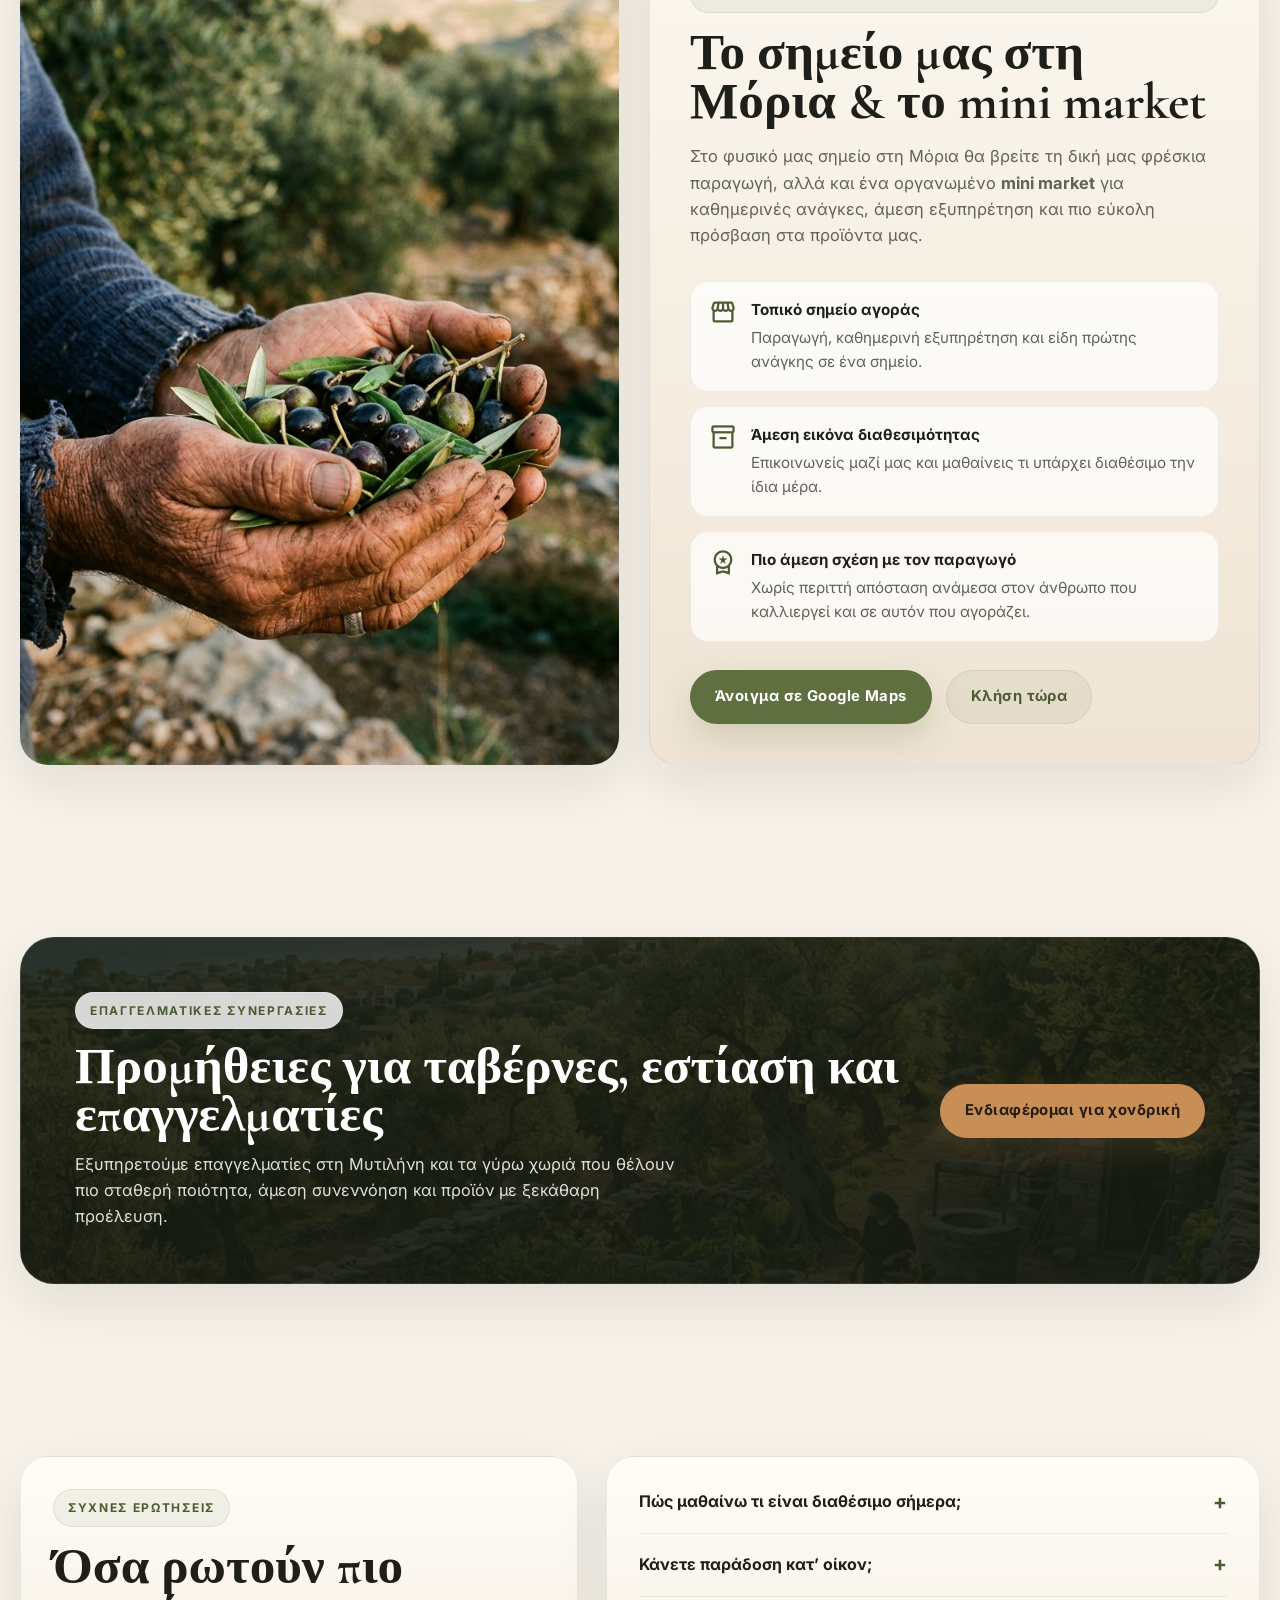
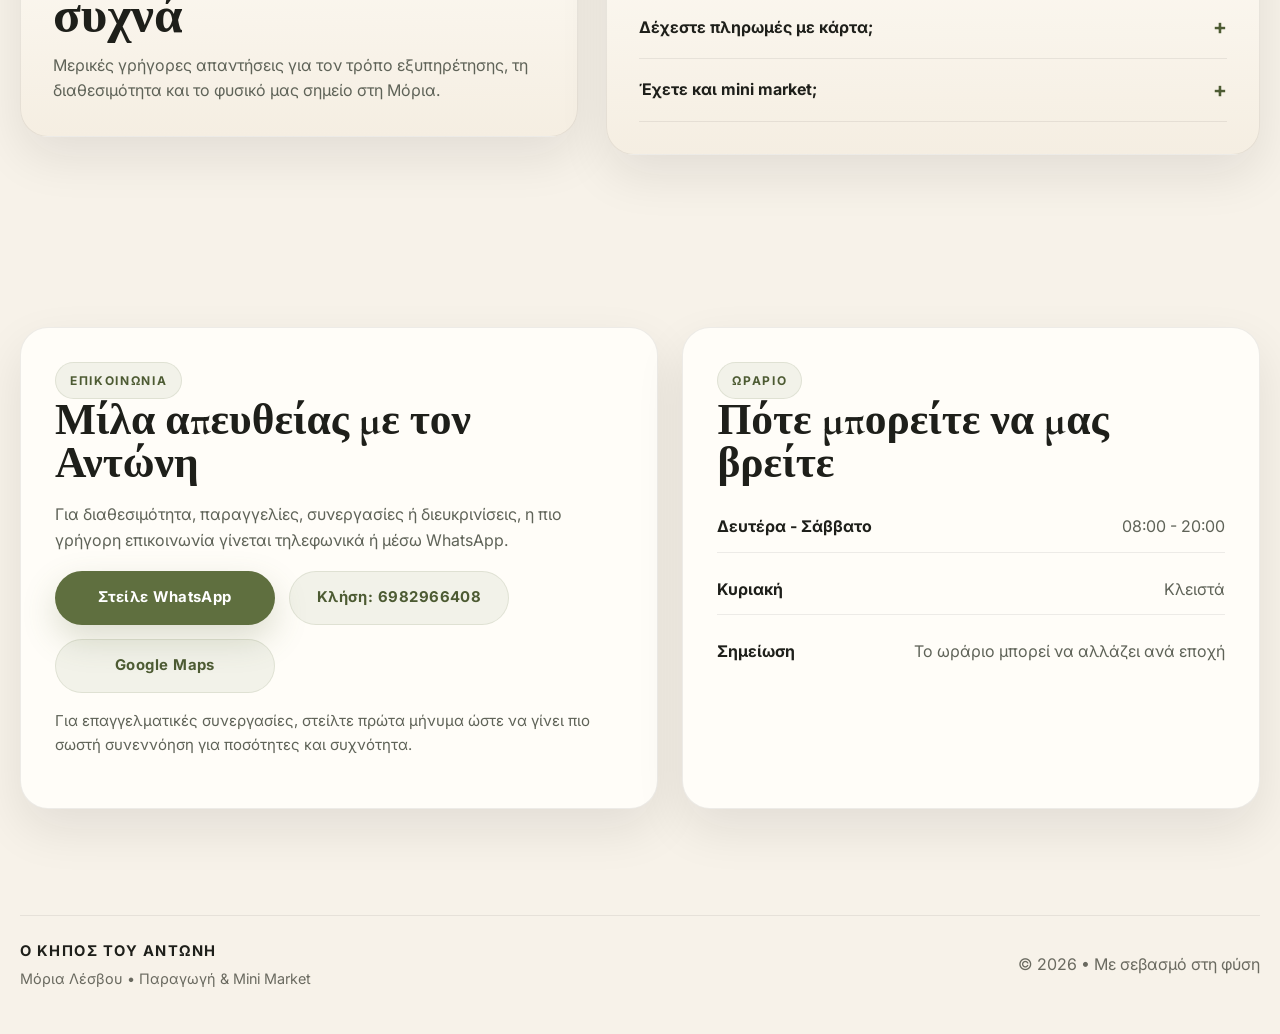
==== commit 2e5ea461: "Update logo style and fix mobile panel visibility" ====
--- a/index.html
+++ b/index.html
@@ -1,271 +1,1660 @@
 <!DOCTYPE html>
 <html lang="el">
 <head>
-    <meta charset="UTF-8">
-    <meta name="viewport" content="width=device-width, initial-scale=1.0">
-    <title>Ο Κήπος του Αντώνη | Φρέσκα Προϊόντα Μόρια Λέσβου</title>
-    <meta name="description" content="Φρέσκα ζαρζαβατικά, λαχανικά, φρούτα εποχής, αυγά και λάδι από τη Μόρια Λέσβου. Απευθείας από τον παραγωγό Αντώνη.">
-    
-    <!-- Fonts -->
-    <link rel="preconnect" href="https://fonts.googleapis.com">
-    <link rel="preconnect" href="https://fonts.gstatic.com" crossorigin>
-    <link href="https://fonts.googleapis.com/css2?family=Montserrat:wght@700;800&family=Open+Sans:wght@400;600;700&display=swap" rel="stylesheet">
-    
-    <!-- Icons -->
-    <link rel="stylesheet" href="https://fonts.googleapis.com/css2?family=Material+Symbols+Outlined:wght@300;400;500;600&display=swap" />
-    
-    <!-- CSS -->
-    <link rel="stylesheet" href="css/style.css">
+  <meta charset="UTF-8" />
+  <meta name="viewport" content="width=device-width, initial-scale=1.0" />
+  <title>Ο Κήπος του Αντώνη | Φρέσκα Προϊόντα Μόρια Λέσβου</title>
+  <meta
+    name="description"
+    content="Φρέσκα ζαρζαβατικά, λαχανικά, φρούτα εποχής, αυγά και ελαιόλαδο από τη Μόρια Λέσβου. Απευθείας από τον παραγωγό Αντώνη."
+  />
+
+  <link rel="preconnect" href="https://fonts.googleapis.com" />
+  <link rel="preconnect" href="https://fonts.gstatic.com" crossorigin />
+  <link
+    href="https://fonts.googleapis.com/css2?family=Cormorant+Garamond:wght@500;600;700&family=Inter:wght@400;500;600;700;800&display=swap"
+    rel="stylesheet"
+  />
+  <link
+    rel="stylesheet"
+    href="https://fonts.googleapis.com/css2?family=Material+Symbols+Outlined:wght@300;400;500;600&display=swap"
+  />
+
+  <style>
+    :root {
+      --bg: #f7f2e9;
+      --surface: #fffdf8;
+      --surface-2: #f2ebdf;
+      --surface-3: #ebe2d2;
+      --text: #1e1f1a;
+      --muted: #5f6358;
+      --line: rgba(35, 35, 28, 0.08);
+      --primary: #5f6f3f;
+      --primary-dark: #4d5b33;
+      --accent: #c78f55;
+      --accent-soft: #ead9c3;
+      --white: #ffffff;
+      --shadow: 0 20px 50px rgba(26, 24, 20, 0.09);
+      --radius-xl: 28px;
+      --radius-lg: 22px;
+      --radius-md: 16px;
+      --container: 1240px;
+    }
+
+    * {
+      box-sizing: border-box;
+    }
+
+    html {
+      scroll-behavior: smooth;
+    }
+
+    body {
+      margin: 0;
+      background: var(--bg);
+      color: var(--text);
+      font-family: "Inter", sans-serif;
+      line-height: 1.6;
+      -webkit-font-smoothing: antialiased;
+      text-rendering: optimizeLegibility;
+    }
+
+    img {
+      display: block;
+      max-width: 100%;
+    }
+
+    a {
+      color: inherit;
+      text-decoration: none;
+    }
+
+    button {
+      font: inherit;
+    }
+
+    .container {
+      width: min(calc(100% - 32px), var(--container));
+      margin-inline: auto;
+    }
+
+    .section {
+      padding: 100px 0;
+    }
+
+    .section-tight {
+      padding: 72px 0;
+    }
+
+    .eyebrow {
+      display: inline-flex;
+      align-items: center;
+      gap: 10px;
+      padding: 8px 14px;
+      border-radius: 999px;
+      background: rgba(255,255,255,0.82);
+      border: 1px solid rgba(255,255,255,0.28);
+      backdrop-filter: blur(8px);
+      color: var(--primary-dark);
+      font-size: 12px;
+      font-weight: 700;
+      letter-spacing: 0.14em;
+      text-transform: uppercase;
+    }
+
+    .eyebrow.dark {
+      background: rgba(95, 111, 63, 0.08);
+      border-color: rgba(95, 111, 63, 0.12);
+      color: var(--primary-dark);
+      backdrop-filter: none;
+    }
+
+    .section-head {
+      max-width: 760px;
+      margin-bottom: 34px;
+    }
+
+    .section-head.center {
+      text-align: center;
+      margin-inline: auto;
+    }
+
+    .section-head h2 {
+      margin: 16px 0 16px;
+      font-family: "Cormorant Garamond", serif;
+      font-size: clamp(2.3rem, 4vw, 4.5rem);
+      line-height: 0.95;
+      letter-spacing: -0.02em;
+    }
+
+    .section-head p {
+      margin: 0;
+      color: var(--muted);
+      font-size: 1.06rem;
+      max-width: 62ch;
+    }
+
+    .btn,
+    .btn-outline,
+    .btn-soft {
+      display: inline-flex;
+      align-items: center;
+      justify-content: center;
+      gap: 10px;
+      min-height: 54px;
+      padding: 0 24px;
+      border-radius: 999px;
+      font-weight: 700;
+      font-size: 0.93rem;
+      letter-spacing: 0.03em;
+      transition: 0.25s ease;
+      border: 1px solid transparent;
+      cursor: pointer;
+      white-space: nowrap;
+    }
+
+    .btn {
+      background: var(--primary);
+      color: var(--white);
+      box-shadow: 0 14px 34px rgba(95, 111, 63, 0.22);
+    }
+
+    .btn:hover {
+      background: var(--primary-dark);
+      transform: translateY(-1px);
+    }
+
+    .btn-outline {
+      background: transparent;
+      border-color: rgba(255,255,255,0.35);
+      color: var(--white);
+      backdrop-filter: blur(8px);
+    }
+
+    .btn-outline:hover {
+      background: rgba(255,255,255,0.1);
+      transform: translateY(-1px);
+    }
+
+    .btn-soft {
+      background: rgba(95, 111, 63, 0.08);
+      color: var(--primary-dark);
+      border-color: rgba(95, 111, 63, 0.12);
+    }
+
+    .btn-soft:hover {
+      background: rgba(95, 111, 63, 0.13);
+      transform: translateY(-1px);
+    }
+
+    /* NAV */
+    .navbar {
+      position: sticky;
+      top: 0;
+      z-index: 1000;
+      border-bottom: 1px solid rgba(26, 28, 23, 0.08);
+      background: rgba(255, 255, 255, 0.96); /* Change to white to match image */
+      backdrop-filter: blur(14px);
+    }
+
+    .navbar-inner {
+      min-height: 78px;
+      display: flex;
+      align-items: center;
+      justify-content: space-between;
+      gap: 18px;
+    }
+
+    .logo {
+      display: flex;
+      align-items: center; /* Change to row alignment */
+      gap: 12px;
+      flex-shrink: 0;
+    }
+
+    .logo-title {
+      font-family: "Cormorant Garamond", serif;
+      font-size: 1.8rem;
+      line-height: 1;
+      color: #3f4c9c; /* Blue/Purple from image */
+      font-weight: 700;
+      letter-spacing: -0.01em;
+    }
+
+    .logo-sub {
+      color: #2d5a27; /* Green from image */
+      font-size: 0.82rem;
+      letter-spacing: 0.15em;
+      text-transform: uppercase;
+      font-weight: 800;
+    }
+
+    .nav-links {
+      display: flex;
+      align-items: center;
+      gap: 24px;
+      list-style: none;
+      padding: 0;
+      margin: 0;
+    }
+
+    .nav-links a {
+      color: var(--text); /* Dark text for light navbar */
+      font-size: 0.93rem;
+      font-weight: 600;
+      position: relative;
+    }
+
+    .nav-links a::after {
+      content: "";
+      position: absolute;
+      left: 0;
+      bottom: -8px;
+      width: 0;
+      height: 2px;
+      background: var(--accent);
+      transition: width 0.25s ease;
+    }
+
+    .nav-links a:hover::after {
+      width: 100%;
+    }
+
+    .nav-cta {
+      display: flex;
+      align-items: center;
+      gap: 12px;
+    }
+
+    .nav-phone {
+      color: var(--text);
+      font-size: 0.92rem;
+      font-weight: 700;
+    }
+
+    .menu-toggle {
+      display: none;
+      width: 46px;
+      height: 46px;
+      border: 1px solid rgba(255,255,255,0.18);
+      border-radius: 14px;
+      background: rgba(30, 31, 26, 0.05);
+      color: var(--text);
+      align-items: center;
+      justify-content: center;
+      cursor: pointer;
+    }
+
+    /* HERO */
+    .hero {
+      position: relative;
+      min-height: 100svh;
+      display: flex;
+      align-items: center;
+      isolation: isolate;
+      overflow: hidden;
+      background:
+        linear-gradient(180deg, rgba(15, 17, 13, 0.08) 0%, rgba(15, 17, 13, 0.28) 22%, rgba(15, 17, 13, 0.58) 100%),
+        url("assets/images/hero.png") center center / cover no-repeat;
+    }
+
+    .hero::before {
+      content: "";
+      position: absolute;
+      inset: 0;
+      background:
+        radial-gradient(circle at 20% 20%, rgba(255, 214, 157, 0.15), transparent 34%),
+        radial-gradient(circle at 80% 25%, rgba(199, 143, 85, 0.15), transparent 30%);
+      z-index: -1;
+    }
+
+    .hero-grid {
+      display: grid;
+      grid-template-columns: 1.1fr 0.65fr;
+      gap: 34px;
+      align-items: end;
+      padding: 64px 0 80px;
+    }
+
+    .hero-copy {
+      max-width: 760px;
+    }
+
+    .hero h1 {
+      margin: 18px 0 18px;
+      font-family: "Cormorant Garamond", serif;
+      color: var(--white);
+      font-size: clamp(3.2rem, 7vw, 7rem);
+      line-height: 0.9;
+      letter-spacing: -0.035em;
+      text-shadow: 0 8px 26px rgba(0,0,0,0.18);
+    }
+
+    .hero p {
+      max-width: 56ch;
+      margin: 0;
+      color: rgba(255,255,255,0.9);
+      font-size: clamp(1.03rem, 1.6vw, 1.2rem);
+    }
+
+    .hero-actions {
+      display: flex;
+      flex-wrap: wrap;
+      gap: 14px;
+      margin-top: 32px;
+    }
+
+    .hero-meta {
+      display: flex;
+      flex-wrap: wrap;
+      gap: 12px;
+      margin-top: 28px;
+    }
+
+    .hero-pill {
+      display: inline-flex;
+      align-items: center;
+      gap: 8px;
+      min-height: 44px;
+      padding: 0 16px;
+      border-radius: 999px;
+      background: rgba(255,255,255,0.12);
+      color: rgba(255,255,255,0.95);
+      border: 1px solid rgba(255,255,255,0.18);
+      backdrop-filter: blur(10px);
+      font-size: 0.9rem;
+      font-weight: 600;
+    }
+
+    .hero-card {
+      align-self: end;
+      background: rgba(255,255,255,0.12);
+      border: 1px solid rgba(255,255,255,0.16);
+      backdrop-filter: blur(16px);
+      padding: 28px;
+      border-radius: var(--radius-xl);
+      color: var(--white);
+      box-shadow: 0 16px 40px rgba(0,0,0,0.16);
+    }
+
+    .hero-card h3 {
+      margin: 0 0 10px;
+      font-family: "Cormorant Garamond", serif;
+      font-size: 2rem;
+      line-height: 1;
+    }
+
+    .hero-card p {
+      margin: 0 0 20px;
+      font-size: 0.96rem;
+      color: rgba(255,255,255,0.88);
+    }
+
+    .hero-card ul {
+      list-style: none;
+      padding: 0;
+      margin: 0;
+      display: grid;
+      gap: 12px;
+    }
+
+    .hero-card li {
+      display: flex;
+      align-items: center;
+      gap: 10px;
+      font-size: 0.95rem;
+      color: rgba(255,255,255,0.94);
+    }
+
+    /* INTRO */
+    .intro-wrap {
+      display: grid;
+      grid-template-columns: 1fr 1fr;
+      gap: 34px;
+      align-items: stretch;
+    }
+
+    .intro-card,
+    .image-card,
+    .stat-card,
+    .spot-panel,
+    .contact-card,
+    .hours-card,
+    .faq-card,
+    .process-card,
+    .season-panel {
+      background: var(--surface);
+      border: 1px solid var(--line);
+      border-radius: var(--radius-xl);
+      box-shadow: var(--shadow);
+    }
+
+    .intro-card {
+      padding: 38px;
+    }
+
+    .intro-card h2 {
+      margin: 16px 0 16px;
+      font-family: "Cormorant Garamond", serif;
+      font-size: clamp(2.2rem, 4vw, 4rem);
+      line-height: 0.96;
+      letter-spacing: -0.025em;
+    }
+
+    .intro-card p {
+      margin: 0 0 18px;
+      color: var(--muted);
+      font-size: 1.02rem;
+    }
+
+    .intro-mini-grid {
+      display: grid;
+      grid-template-columns: 1fr 1fr;
+      gap: 14px;
+      margin-top: 24px;
+    }
+
+    .stat-card {
+      padding: 18px 18px 16px;
+      background: linear-gradient(180deg, #fffdf8, #f7f1e7);
+    }
+
+    .stat-card strong {
+      display: block;
+      font-size: 0.88rem;
+      text-transform: uppercase;
+      letter-spacing: 0.12em;
+      color: var(--primary-dark);
+      margin-bottom: 4px;
+    }
+
+    .stat-card span {
+      color: var(--muted);
+      font-size: 0.96rem;
+    }
+
+    .image-card {
+      min-height: 100%;
+      overflow: hidden;
+      position: relative;
+    }
+
+    .image-card img {
+      width: 100%;
+      height: 100%;
+      object-fit: cover;
+      min-height: 580px;
+    }
+
+    .image-card-badge {
+      position: absolute;
+      left: 24px;
+      bottom: 24px;
+      max-width: 320px;
+      background: rgba(255,255,255,0.88);
+      backdrop-filter: blur(10px);
+      border-radius: 20px;
+      padding: 18px 18px 16px;
+      border: 1px solid rgba(30, 31, 26, 0.08);
+    }
+
+    .image-card-badge strong {
+      display: block;
+      margin-bottom: 8px;
+      font-size: 0.82rem;
+      text-transform: uppercase;
+      letter-spacing: 0.16em;
+      color: var(--primary-dark);
+    }
+
+    /* PRODUCTS */
+    .products-band {
+      padding-top: 26px;
+    }
+
+    .product-grid {
+      display: grid;
+      grid-template-columns: repeat(4, 1fr);
+      gap: 20px;
+    }
+
+    .product-card {
+      position: relative;
+      min-height: 420px;
+      border-radius: 26px;
+      overflow: hidden;
+      color: var(--white);
+      display: flex;
+      align-items: end;
+      box-shadow: var(--shadow);
+    }
+
+    .product-card::before {
+      content: "";
+      position: absolute;
+      inset: 0;
+      background:
+        linear-gradient(180deg, rgba(15,17,13,0.04) 16%, rgba(15,17,13,0.72) 100%);
+      z-index: 1;
+    }
+
+    .product-card img {
+      position: absolute;
+      inset: 0;
+      width: 100%;
+      height: 100%;
+      object-fit: cover;
+    }
+
+    .product-card-content {
+      position: relative;
+      z-index: 2;
+      padding: 24px;
+    }
+
+    .product-card-content .chip {
+      display: inline-flex;
+      align-items: center;
+      gap: 8px;
+      min-height: 34px;
+      padding: 0 12px;
+      border-radius: 999px;
+      background: rgba(255,255,255,0.16);
+      border: 1px solid rgba(255,255,255,0.18);
+      backdrop-filter: blur(10px);
+      font-size: 0.76rem;
+      font-weight: 700;
+      letter-spacing: 0.09em;
+      text-transform: uppercase;
+      margin-bottom: 14px;
+    }
+
+    .product-card h3 {
+      margin: 0 0 10px;
+      font-size: 1.45rem;
+      line-height: 1.05;
+      font-weight: 800;
+    }
+
+    .product-card p {
+      margin: 0;
+      color: rgba(255,255,255,0.9);
+      font-size: 0.96rem;
+      max-width: 26ch;
+    }
+
+    /* SEASONS */
+    .season-layout {
+      display: grid;
+      grid-template-columns: 0.9fr 1.1fr;
+      gap: 30px;
+      align-items: stretch;
+    }
+
+    .season-panel {
+      padding: 34px;
+      background: linear-gradient(180deg, #fffdf8, #f4ede1);
+    }
+
+    .season-tabs {
+      display: flex;
+      flex-wrap: wrap;
+      gap: 10px;
+      margin-bottom: 20px;
+    }
+
+    .season-pill {
+      min-height: 42px;
+      padding: 0 16px;
+      border-radius: 999px;
+      border: 1px solid rgba(95, 111, 63, 0.14);
+      background: rgba(95, 111, 63, 0.06);
+      color: var(--primary-dark);
+      display: inline-flex;
+      align-items: center;
+      gap: 8px;
+      font-size: 0.9rem;
+      font-weight: 700;
+    }
+
+    .season-columns {
+      display: grid;
+      grid-template-columns: repeat(2, 1fr);
+      gap: 14px;
+      margin-top: 18px;
+    }
+
+    .season-list {
+      background: rgba(255,255,255,0.68);
+      border: 1px solid rgba(30,31,26,0.06);
+      border-radius: 20px;
+      padding: 18px;
+    }
+
+    .season-list h4 {
+      margin: 0 0 10px;
+      font-size: 1rem;
+      color: var(--primary-dark);
+      letter-spacing: 0.08em;
+      text-transform: uppercase;
+    }
+
+    .season-list ul {
+      list-style: none;
+      padding: 0;
+      margin: 0;
+      display: grid;
+      gap: 10px;
+      color: var(--muted);
+    }
+
+    .season-list li {
+      display: flex;
+      align-items: center;
+      gap: 10px;
+    }
+
+    .season-list li::before {
+      content: "•";
+      color: var(--accent);
+      font-weight: 900;
+      font-size: 1rem;
+    }
+
+    .season-visual {
+      position: relative;
+      overflow: hidden;
+      border-radius: var(--radius-xl);
+      min-height: 100%;
+      box-shadow: var(--shadow);
+      background: #d5c2a8;
+    }
+
+    .season-visual img {
+      width: 100%;
+      height: 100%;
+      min-height: 540px;
+      object-fit: cover;
+    }
+
+    .season-quote {
+      position: absolute;
+      right: 24px;
+      bottom: 24px;
+      max-width: 360px;
+      padding: 20px;
+      border-radius: 22px;
+      background: rgba(255,255,255,0.88);
+      backdrop-filter: blur(12px);
+      color: var(--text);
+      border: 1px solid rgba(30,31,26,0.06);
+    }
+
+    .season-quote strong {
+      display: block;
+      font-size: 0.8rem;
+      text-transform: uppercase;
+      letter-spacing: 0.16em;
+      color: var(--primary-dark);
+      margin-bottom: 8px;
+    }
+
+    /* PROCESS */
+    .process-grid {
+      display: grid;
+      grid-template-columns: repeat(3, 1fr);
+      gap: 18px;
+    }
+
+    .process-card {
+      padding: 28px;
+      background: linear-gradient(180deg, #fffdf8, #f6efe4);
+    }
+
+    .step {
+      width: 52px;
+      height: 52px;
+      border-radius: 16px;
+      display: inline-flex;
+      align-items: center;
+      justify-content: center;
+      background: rgba(95, 111, 63, 0.1);
+      color: var(--primary-dark);
+      font-weight: 800;
+      font-size: 1rem;
+      margin-bottom: 18px;
+    }
+
+    .process-card h3 {
+      margin: 0 0 10px;
+      font-size: 1.18rem;
+      letter-spacing: 0.03em;
+    }
+
+    .process-card p {
+      margin: 0;
+      color: var(--muted);
+    }
+
+    /* SPOT */
+    .spot-wrap {
+      display: grid;
+      grid-template-columns: 1fr 1.02fr;
+      gap: 30px;
+      align-items: stretch;
+    }
+
+    .spot-image {
+      border-radius: var(--radius-xl);
+      overflow: hidden;
+      box-shadow: var(--shadow);
+      min-height: 100%;
+    }
+
+    .spot-image img {
+      width: 100%;
+      height: 100%;
+      min-height: 560px;
+      object-fit: cover;
+    }
+
+    .spot-panel {
+      padding: 40px;
+      background: linear-gradient(180deg, #fbf7ef, #efe4d4);
+      display: flex;
+      flex-direction: column;
+      justify-content: center;
+    }
+
+    .spot-panel h2 {
+      margin: 16px 0 16px;
+      font-family: "Cormorant Garamond", serif;
+      font-size: clamp(2.3rem, 4vw, 4.2rem);
+      line-height: 0.96;
+    }
+
+    .spot-panel p {
+      margin: 0 0 24px;
+      color: var(--muted);
+      font-size: 1.03rem;
+    }
+
+    .feature-list {
+      display: grid;
+      gap: 14px;
+      margin: 8px 0 28px;
+    }
+
+    .feature-item {
+      display: flex;
+      gap: 14px;
+      align-items: flex-start;
+      padding: 16px 18px;
+      border-radius: 18px;
+      background: rgba(255,255,255,0.72);
+      border: 1px solid rgba(30,31,26,0.06);
+    }
+
+    .feature-item .material-symbols-outlined {
+      color: var(--primary-dark);
+      font-size: 28px;
+    }
+
+    .feature-item strong {
+      display: block;
+      margin-bottom: 4px;
+      font-size: 0.95rem;
+    }
+
+    .feature-item span {
+      display: block;
+      color: var(--muted);
+      font-size: 0.95rem;
+    }
+
+    /* B2B */
+    .b2b {
+      position: relative;
+      overflow: hidden;
+      background:
+        linear-gradient(180deg, rgba(23, 28, 18, 0.86), rgba(23, 28, 18, 0.92)),
+        url("assets/images/hero.png") center center / cover no-repeat;
+      color: var(--white);
+      border-radius: 34px;
+      box-shadow: var(--shadow);
+      border: 1px solid rgba(255,255,255,0.08);
+      padding: 54px;
+    }
+
+    .b2b-grid {
+      display: grid;
+      grid-template-columns: 1.2fr auto;
+      gap: 28px;
+      align-items: center;
+    }
+
+    .b2b h2 {
+      margin: 14px 0 12px;
+      font-family: "Cormorant Garamond", serif;
+      font-size: clamp(2.1rem, 4vw, 4rem);
+      line-height: 0.94;
+    }
+
+    .b2b p {
+      margin: 0;
+      color: rgba(255,255,255,0.86);
+      max-width: 60ch;
+      font-size: 1.02rem;
+    }
+
+    .b2b .btn {
+      background: var(--accent);
+      color: #241b12;
+      box-shadow: 0 14px 34px rgba(199, 143, 85, 0.18);
+    }
+
+    .b2b .btn:hover {
+      background: #d29a62;
+    }
+
+    /* FAQ */
+    .faq-wrap {
+      display: grid;
+      grid-template-columns: 0.92fr 1.08fr;
+      gap: 28px;
+      align-items: start;
+    }
+
+    .faq-card {
+      padding: 32px;
+      background: linear-gradient(180deg, #fffdf8, #f5eee2);
+    }
+
+    .faq-intro h2 {
+      margin: 16px 0 12px;
+      font-family: "Cormorant Garamond", serif;
+      font-size: clamp(2.2rem, 4vw, 4rem);
+      line-height: 0.96;
+    }
+
+    .faq-intro p {
+      margin: 0;
+      color: var(--muted);
+    }
+
+    .faq-list details {
+      border-bottom: 1px solid rgba(30,31,26,0.08);
+      padding: 18px 0;
+    }
+
+    .faq-list details:first-child {
+      padding-top: 0;
+    }
+
+    .faq-list summary {
+      list-style: none;
+      cursor: pointer;
+      font-weight: 700;
+      font-size: 1rem;
+      display: flex;
+      align-items: center;
+      justify-content: space-between;
+      gap: 18px;
+    }
+
+    .faq-list summary::-webkit-details-marker {
+      display: none;
+    }
+
+    .faq-list summary::after {
+      content: "+";
+      font-size: 1.3rem;
+      line-height: 1;
+      color: var(--primary-dark);
+      flex-shrink: 0;
+    }
+
+    .faq-list details[open] summary::after {
+      content: "−";
+    }
+
+    .faq-list p {
+      margin: 12px 0 0;
+      color: var(--muted);
+      padding-right: 18px;
+    }
+
+    /* CONTACT */
+    .contact-grid {
+      display: grid;
+      grid-template-columns: 1.05fr 0.95fr;
+      gap: 24px;
+      align-items: stretch;
+    }
+
+    .contact-card,
+    .hours-card {
+      padding: 34px;
+    }
+
+    .contact-card h2,
+    .hours-card h3 {
+      margin: 0 0 18px;
+      font-family: "Cormorant Garamond", serif;
+      font-size: clamp(2rem, 3.4vw, 3.4rem);
+      line-height: 0.98;
+    }
+
+    .contact-card p,
+    .hours-card p {
+      color: var(--muted);
+      margin: 0 0 16px;
+    }
+
+    .action-stack {
+      display: flex;
+      flex-wrap: wrap;
+      gap: 14px;
+      margin-top: 18px;
+    }
+
+    .action-stack .btn,
+    .action-stack .btn-soft {
+      min-width: 220px;
+    }
+
+    .hours-list {
+      display: grid;
+      gap: 12px;
+      margin-top: 16px;
+    }
+
+    .hours-row {
+      display: flex;
+      justify-content: space-between;
+      gap: 18px;
+      padding: 12px 0;
+      border-bottom: 1px solid rgba(30,31,26,0.08);
+    }
+
+    .hours-row:last-child {
+      border-bottom: 0;
+      padding-bottom: 0;
+    }
+
+    .hours-row span:first-child {
+      color: var(--text);
+      font-weight: 700;
+    }
+
+    .hours-row span:last-child {
+      color: var(--muted);
+    }
+
+    .contact-note {
+      margin-top: 16px !important;
+      font-size: 0.94rem;
+    }
+
+    /* FOOTER */
+    .footer {
+      padding: 34px 0 44px;
+      color: #6a6a60;
+    }
+
+    .footer-inner {
+      display: flex;
+      align-items: center;
+      justify-content: space-between;
+      gap: 16px;
+      flex-wrap: wrap;
+      border-top: 1px solid rgba(30,31,26,0.08);
+      padding-top: 24px;
+    }
+
+    .footer-brand {
+      display: flex;
+      flex-direction: column;
+      gap: 4px;
+    }
+
+    .footer-brand strong {
+      color: var(--text);
+      letter-spacing: 0.1em;
+      text-transform: uppercase;
+      font-size: 0.92rem;
+    }
+
+    .footer-brand span {
+      font-size: 0.9rem;
+    }
+
+    /* MOBILE NAV */
+    @media (max-width: 1080px) {
+      .nav-links,
+      .nav-cta .nav-phone,
+      .nav-cta .btn-soft {
+        display: none;
+      }
+
+      .menu-toggle {
+        display: inline-flex;
+      }
+
+      .mobile-panel {
+        position: fixed;
+        inset: 78px 16px auto 16px;
+        background: rgba(26, 28, 23, 0.98);
+        border: 1px solid rgba(255,255,255,0.12);
+        border-radius: 24px;
+        padding: 18px;
+        display: none; /* Correctly hidden here, but we need a global default */
+        box-shadow: 0 18px 40px rgba(0,0,0,0.35);
+        z-index: 1001;
+      }
+
+      .mobile-panel.open {
+        display: block;
+      }
+
+      .mobile-panel a {
+        display: block;
+        color: rgba(255,255,255,0.94);
+        padding: 14px 8px;
+        font-weight: 600;
+        border-bottom: 1px solid rgba(255,255,255,0.08);
+      }
+
+      .mobile-panel a:last-child {
+        border-bottom: 0;
+      }
+    }
+
+    /* RESPONSIVE */
+    @media (max-width: 1024px) {
+      .hero-grid,
+      .intro-wrap,
+      .season-layout,
+      .spot-wrap,
+      .faq-wrap,
+      .contact-grid,
+      .b2b-grid {
+        grid-template-columns: 1fr;
+      }
+
+      .product-grid {
+        grid-template-columns: repeat(2, 1fr);
+      }
+
+      .process-grid {
+        grid-template-columns: 1fr;
+      }
+
+      .hero-card {
+        max-width: 520px;
+      }
+
+      .image-card img,
+      .spot-image img,
+      .season-visual img {
+        min-height: 420px;
+      }
+
+      .b2b {
+        padding: 40px 30px;
+      }
+    }
+
+    @media (max-width: 720px) {
+      .section {
+        padding: 78px 0;
+      }
+
+      .section-tight {
+        padding: 56px 0;
+      }
+
+      .hero {
+        min-height: auto;
+      }
+
+      .hero-grid {
+        padding: 44px 0 56px;
+      }
+
+      .hero h1 {
+        font-size: clamp(2.8rem, 13vw, 4.6rem);
+      }
+
+      .hero-actions,
+      .hero-meta,
+      .action-stack {
+        flex-direction: column;
+        align-items: stretch;
+      }
+
+      .hero-card {
+        padding: 22px;
+      }
+
+      .intro-card,
+      .season-panel,
+      .spot-panel,
+      .contact-card,
+      .hours-card,
+      .faq-card,
+      .process-card {
+        padding: 24px;
+      }
+
+      .product-grid,
+      .season-columns,
+      .intro-mini-grid {
+        grid-template-columns: 1fr;
+      }
+
+      .product-card {
+        min-height: 360px;
+      }
+
+      .footer-inner {
+        flex-direction: column;
+        align-items: flex-start;
+      }
+    }
+    .mobile-panel {
+      display: none; /* Global default to avoid visibility on desktop */
+    }
+  </style>
 </head>
 <body>
-    <!-- Navigation -->
-    <nav class="navbar" id="navbar">
-        <div class="container">
-            <a href="#home" class="logo">
-                <span class="logo-title">Ο Κήπος του Αντώνη</span>
-                <span class="logo-subtitle" style="margin-top: 8px;">ΑΓΡΟΚΤΗΜΑ ΜΟΡΙΑ</span>
-            </a>
-            <ul class="nav-links">
-                <li><a href="#home">Αρχική</a></li>
-                <li><a href="#seasonal">Εποχές</a></li>
-                <li><a href="#products">Προϊόντα</a></li>
-                <li><a href="#spot">Το Σημείο</a></li>
-                <li><a href="#b2b">Συνεργασίες</a></li>
-                <li><a href="#faq">FAQ</a></li>
-                <li><a href="#contact">Επικοινωνία</a></li>
+
+  <!-- NAV -->
+  <nav class="navbar">
+    <div class="container navbar-inner">
+      <a href="#home" class="logo">
+        <span class="logo-title">Ο Κήπος του Αντώνη</span>
+        <span class="logo-sub">ΑΓΡΟΚΤΗΜΑ ΜΟΡΙΑ</span>
+      </a>
+
+      <ul class="nav-links">
+        <li><a href="#about">Η ιστορία μας</a></li>
+        <li><a href="#products">Παραγωγή</a></li>
+        <li><a href="#seasonal">Εποχές</a></li>
+        <li><a href="#spot">Το σημείο</a></li>
+        <li><a href="#b2b">Συνεργασίες</a></li>
+        <li><a href="#faq">FAQ</a></li>
+        <li><a href="#contact">Επικοινωνία</a></li>
+      </ul>
+
+      <div class="nav-cta">
+        <a class="nav-phone" href="tel:+306982966408">6982966408</a>
+        <a class="btn-soft" href="https://wa.me/306982966408">WhatsApp</a>
+        <button class="menu-toggle" id="menuToggle" aria-label="Άνοιγμα μενού">
+          <span class="material-symbols-outlined">menu</span>
+        </button>
+      </div>
+    </div>
+  </nav>
+
+  <div class="mobile-panel" id="mobilePanel">
+    <a href="#about">Η ιστορία μας</a>
+    <a href="#products">Παραγωγή</a>
+    <a href="#seasonal">Εποχές</a>
+    <a href="#spot">Το σημείο</a>
+    <a href="#b2b">Συνεργασίες</a>
+    <a href="#faq">FAQ</a>
+    <a href="#contact">Επικοινωνία</a>
+    <a href="https://wa.me/306982966408">WhatsApp</a>
+    <a href="tel:+306982966408">Κλήση</a>
+  </div>
+
+  <!-- HERO -->
+  <header class="hero" id="home">
+    <div class="container hero-grid">
+      <div class="hero-copy">
+        <span class="eyebrow">
+          <span class="material-symbols-outlined" style="font-size:18px;">eco</span>
+          Με σεβασμό στη φύση
+        </span>
+
+        <h1>Απευθείας από τη γη της Λέσβου</h1>
+
+        <p>
+          Φρέσκα ζαρζαβατικά, φρούτα εποχής, αυγά και ελαιόλαδο από τη Μόρια.
+          Καλλιέργεια με φροντίδα, καθημερινή επαφή με τη γη και αληθινή φρεσκάδα
+          από τον παραγωγό στο τραπέζι σας.
+        </p>
+
+        <div class="hero-actions">
+          <a href="#products" class="btn">Δείτε την παραγωγή μας</a>
+          <a href="https://wa.me/306982966408" class="btn-outline">Στείλε WhatsApp</a>
+        </div>
+
+        <div class="hero-meta">
+          <div class="hero-pill">
+            <span class="material-symbols-outlined" style="font-size:20px;">location_on</span>
+            Μόρια Λέσβου
+          </div>
+          <div class="hero-pill">
+            <span class="material-symbols-outlined" style="font-size:20px;">schedule</span>
+            Δευτέρα - Σάββατο 08:00 - 20:00
+          </div>
+          <div class="hero-pill">
+            <span class="material-symbols-outlined" style="font-size:20px;">storefront</span>
+            Mini Market & παραγωγή
+          </div>
+        </div>
+      </div>
+
+      <aside class="hero-card">
+        <h3>Τι μπορείς να βρεις</h3>
+        <p>Εποχικά προϊόντα, φυσικό σημείο αγοράς και άμεση επικοινωνία για διαθεσιμότητα.</p>
+        <ul>
+          <li><span class="material-symbols-outlined">spa</span> Ζαρζαβατικά και λαχανικά εποχής</li>
+          <li><span class="material-symbols-outlined">nutrition</span> Φρούτα που ωριμάζουν φυσικά</li>
+          <li><span class="material-symbols-outlined">oil_barrel</span> Ελαιόλαδο από τη Μόρια</li>
+          <li><span class="material-symbols-outlined">egg</span> Φρέσκα αυγά από το κτήμα</li>
+        </ul>
+      </aside>
+    </div>
+  </header>
+
+  <!-- INTRO / ABOUT -->
+  <section class="section" id="about">
+    <div class="container intro-wrap">
+      <div class="intro-card">
+        <span class="eyebrow dark">Η ιστορία μας</span>
+        <h2>Η γη, ο Αντώνης και ο ρυθμός της κάθε εποχής</h2>
+        <p>
+          Στον Κήπο του Αντώνη, η παραγωγή δεν είναι απλώς δουλειά — είναι καθημερινή
+          σχέση με τη γη της Μόριας. Κάθε καλλιέργεια ακολουθεί τη φυσική της εποχή,
+          με φροντίδα, επιμονή και σεβασμό στη γεύση.
+        </p>
+        <p>
+          Στόχος μας είναι να δίνουμε στους ανθρώπους της Λέσβου φρέσκα, τίμια και
+          ποιοτικά προϊόντα, χωρίς υπερβολές και χωρίς απόσταση από τον παραγωγό.
+        </p>
+
+        <div class="intro-mini-grid">
+          <div class="stat-card">
+            <strong>Καθημερινή επαφή</strong>
+            <span>Μαθαίνετε τι είναι διαθέσιμο άμεσα με τηλέφωνο ή WhatsApp.</span>
+          </div>
+          <div class="stat-card">
+            <strong>Εποχική παραγωγή</strong>
+            <span>Η διαθεσιμότητα ακολουθεί τον φυσικό κύκλο της γης.</span>
+          </div>
+          <div class="stat-card">
+            <strong>Φυσικό σημείο</strong>
+            <span>Παραλαβή από το σημείο μας στη Μόρια και mini market.</span>
+          </div>
+          <div class="stat-card">
+            <strong>Συνεργασίες</strong>
+            <span>Εξυπηρέτηση και για επαγγελματίες στη Μυτιλήνη και γύρω χωριά.</span>
+          </div>
+        </div>
+      </div>
+
+      <div class="image-card">
+        <img src="assets/images/farm.png" alt="Το αγρόκτημα του Αντώνη στη Μόρια Λέσβου" />
+        <div class="image-card-badge">
+          <strong>Αγρόκτημα Μόρια</strong>
+          Φρεσκάδα, εποχικότητα και ένα φυσικό σημείο αγοράς για όσους θέλουν πιο άμεση σχέση με τον παραγωγό.
+        </div>
+      </div>
+    </div>
+  </section>
+
+  <!-- PRODUCTS -->
+  <section class="section section-tight" id="products">
+    <div class="container">
+      <div class="section-head center">
+        <span class="eyebrow dark">Η παραγωγή μας</span>
+        <h2>Φρέσκα προϊόντα με καθαρή ταυτότητα</h2>
+        <p>
+          Ο πυρήνας της δουλειάς μας είναι η απλότητα: καλά προϊόντα, σωστή στιγμή
+          συγκομιδής και άμεση διάθεση στον κόσμο.
+        </p>
+      </div>
+
+      <div class="products-band">
+        <div class="product-grid">
+          <article class="product-card">
+            <img src="assets/images/hero.png" alt="Ζαρζαβατικά από το αγρόκτημα" />
+            <div class="product-card-content">
+              <div class="chip">Ζαρζαβατικά</div>
+              <h3>Φρέσκα για την καθημερινή κουζίνα</h3>
+              <p>Προϊόντα που κόβονται με βάση την εποχή και τη διαθεσιμότητα της ημέρας.</p>
+            </div>
+          </article>
+
+          <article class="product-card">
+            <img src="assets/images/farm.png" alt="Φρούτα εποχής από τη Μόρια" />
+            <div class="product-card-content">
+              <div class="chip">Φρούτα εποχής</div>
+              <h3>Γεύσεις που ωριμάζουν φυσικά</h3>
+              <p>Χωρίς βιασύνη, με τον δικό τους χρόνο και τη γεύση που περιμένεις από τη γη.</p>
+            </div>
+          </article>
+
+          <article class="product-card">
+            <img src="assets/images/hero.png" alt="Ελαιόλαδο από τη Μόρια" />
+            <div class="product-card-content">
+              <div class="chip">Ελαιόλαδο</div>
+              <h3>Παραγωγή με ρίζα στη λεσβιακή γη</h3>
+              <p>Ένα από τα πιο χαρακτηριστικά προϊόντα του τόπου μας, με αυθεντικό χαρακτήρα.</p>
+            </div>
+          </article>
+
+          <article class="product-card">
+            <img src="assets/images/farm.png" alt="Φρέσκα αυγά από το κτήμα" />
+            <div class="product-card-content">
+              <div class="chip">Φρέσκα αυγά</div>
+              <h3>Από το κτήμα στο τραπέζι</h3>
+              <p>Απλό, τίμιο προϊόν που συμπληρώνει τη μικρή καθημερινή προμήθεια του σπιτιού.</p>
+            </div>
+          </article>
+        </div>
+      </div>
+    </div>
+  </section>
+
+  <!-- SEASONAL -->
+  <section class="section" id="seasonal">
+    <div class="container season-layout">
+      <div class="season-panel">
+        <span class="eyebrow dark">Τι βρίσκεις ανά εποχή</span>
+        <div class="section-head" style="margin-bottom: 0;">
+          <h2>Η παραγωγή μας αλλάζει με το ημερολόγιο της φύσης</h2>
+          <p>
+            Η διαθεσιμότητα ακολουθεί την εποχή και αυτό είναι μέρος της ποιότητας.
+            Άλλα προϊόντα έρχονται την άνοιξη, άλλα στο καλοκαίρι, άλλα στο φθινόπωρο και στον χειμώνα.
+          </p>
+        </div>
+
+        <div class="season-tabs">
+          <div class="season-pill"><span class="material-symbols-outlined">local_florist</span>Άνοιξη</div>
+          <div class="season-pill"><span class="material-symbols-outlined">wb_sunny</span>Καλοκαίρι</div>
+          <div class="season-pill"><span class="material-symbols-outlined">eco</span>Φθινόπωρο</div>
+          <div class="season-pill"><span class="material-symbols-outlined">ac_unit</span>Χειμώνας</div>
+        </div>
+
+        <div class="season-columns">
+          <div class="season-list">
+            <h4>Άνοιξη</h4>
+            <ul>
+              <li>Κολοκυθάκια</li>
+              <li>Πιπεριές</li>
+              <li>Πατζάρια</li>
+              <li>Μαρούλι</li>
+              <li>Ρόκα</li>
+              <li>Φρέσκα κρεμμυδάκια</li>
             </ul>
-            <button class="menu-toggle" aria-label="Toggle Menu">
-                <span class="material-symbols-outlined">menu</span>
-            </button>
+          </div>
+
+          <div class="season-list">
+            <h4>Καλοκαίρι</h4>
+            <ul>
+              <li>Ντομάτες</li>
+              <li>Πιπεριές</li>
+              <li>Μελιτζάνες</li>
+              <li>Κολοκυθάκι</li>
+              <li>Ρόκα</li>
+            </ul>
+          </div>
+
+          <div class="season-list">
+            <h4>Φθινόπωρο</h4>
+            <ul>
+              <li>Φρέσκο ελαιόλαδο</li>
+              <li>Σύκα</li>
+              <li>Ελιές</li>
+              <li>Ντομάτες</li>
+            </ul>
+          </div>
+
+          <div class="season-list">
+            <h4>Χειμώνας</h4>
+            <ul>
+              <li>Κουνουπίδι</li>
+              <li>Μπρόκολο</li>
+              <li>Λάχανο</li>
+            </ul>
+          </div>
         </div>
-    </nav>
-
-    <!-- Hero Section -->
-    <header id="home" class="hero" style="background-image: url('assets/images/hero.png');">
-        <div class="hero-content container">
-            <div class="badge">Με σεβασμό στη φύση</div>
-            <h1>ΑΠΕΥΘΕΙΑΣ ΑΠΟ ΤΗ ΓΗ ΤΗΣ ΛΕΣΒΟΥ</h1>
-            <p>Φρεσκάδα, ποιότητα και ο αληθινός ρυθμός της φύσης σε κάθε συγκομιδή.</p>
-            <div class="hero-actions" style="justify-content: center; margin-top: 2rem;">
-                <a href="#how-to-order" class="btn-custom-hero">ΠΩΣ ΠΑΡΑΓΓΕΛΝΕΙΣ</a>
+      </div>
+
+      <div class="season-visual">
+        <img src="assets/images/hero.png" alt="Η παραγωγή του Αντώνη ανά εποχή" />
+        <div class="season-quote">
+          <strong>Εποχικότητα</strong>
+          Η καλύτερη γεύση δεν έρχεται από τη βιασύνη. Έρχεται όταν κάθε προϊόν βγει την ώρα που πρέπει.
+        </div>
+      </div>
+    </div>
+  </section>
+
+  <!-- HOW TO ORDER -->
+  <section class="section section-tight" id="how-to-order">
+    <div class="container">
+      <div class="section-head center">
+        <span class="eyebrow dark">Πώς παραγγέλνεις</span>
+        <h2>Απλή διαδικασία, άμεση επικοινωνία</h2>
+        <p>
+          Για να ξέρεις τι υπάρχει διαθέσιμο, αρκεί ένα μήνυμα ή ένα τηλεφώνημα.
+          Η ενημέρωση γίνεται άμεσα και οργανώνουμε μαζί την καλύτερη εξυπηρέτηση.
+        </p>
+      </div>
+
+      <div class="process-grid">
+        <div class="process-card">
+          <div class="step">01</div>
+          <h3>Ρωτάς τι υπάρχει σήμερα</h3>
+          <p>Επικοινωνείς μαζί μας μέσω WhatsApp ή τηλεφώνου για τη διαθεσιμότητα της ημέρας.</p>
+        </div>
+
+        <div class="process-card">
+          <div class="step">02</div>
+          <h3>Συμφωνούμε την ποσότητα</h3>
+          <p>Κανονίζουμε τι θέλεις, πότε το χρειάζεσαι και αν θα γίνει παραλαβή ή συνεννόηση για παράδοση.</p>
+        </div>
+
+        <div class="process-card">
+          <div class="step">03</div>
+          <h3>Παραλαμβάνεις εύκολα</h3>
+          <p>Παραλαβή από το σημείο μας στη Μόρια ή εξυπηρέτηση κατόπιν συνεννόησης όπου είναι εφικτό.</p>
+        </div>
+      </div>
+    </div>
+  </section>
+
+  <!-- SPOT / MINI MARKET -->
+  <section class="section" id="spot">
+    <div class="container spot-wrap">
+      <div class="spot-image">
+        <img src="assets/images/farm.png" alt="Το σημείο πώλησης και το mini market στη Μόρια" />
+      </div>
+
+      <div class="spot-panel">
+        <span class="eyebrow dark">Το σημείο μας</span>
+        <h2>Το σημείο μας στη Μόρια & το mini market</h2>
+        <p>
+          Στο φυσικό μας σημείο στη Μόρια θα βρείτε τη δική μας φρέσκια παραγωγή,
+          αλλά και ένα οργανωμένο <strong>mini market</strong> για καθημερινές ανάγκες,
+          άμεση εξυπηρέτηση και πιο εύκολη πρόσβαση στα προϊόντα μας.
+        </p>
+
+        <div class="feature-list">
+          <div class="feature-item">
+            <span class="material-symbols-outlined">storefront</span>
+            <div>
+              <strong>Τοπικό σημείο αγοράς</strong>
+              <span>Παραγωγή, καθημερινή εξυπηρέτηση και είδη πρώτης ανάγκης σε ένα σημείο.</span>
             </div>
+          </div>
+
+          <div class="feature-item">
+            <span class="material-symbols-outlined">inventory_2</span>
+            <div>
+              <strong>Άμεση εικόνα διαθεσιμότητας</strong>
+              <span>Επικοινωνείς μαζί μας και μαθαίνεις τι υπάρχει διαθέσιμο την ίδια μέρα.</span>
+            </div>
+          </div>
+
+          <div class="feature-item">
+            <span class="material-symbols-outlined">workspace_premium</span>
+            <div>
+              <strong>Πιο άμεση σχέση με τον παραγωγό</strong>
+              <span>Χωρίς περιττή απόσταση ανάμεσα στον άνθρωπο που καλλιεργεί και σε αυτόν που αγοράζει.</span>
+            </div>
+          </div>
         </div>
-    </header>
-
-
-    <!-- Tι βρίσκεις ανά εποχή (New Section) -->
-    <section id="seasonal" class="seasonal-section container">
-        <div class="section-header">
-            <h2>ΤΙ ΒΡΙΣΚΕΙΣ ΑΝΑ ΕΠΟΧΗ</h2>
-            <p>Η φύση έχει το δικό της ημερολόγιο. Δείτε τι καλλιεργούμε κάθε περίοδο.</p>
+
+        <div class="hero-actions" style="margin-top:0;">
+          <a href="https://www.google.com/maps/search/?api=1&query=Μόρια+Λέσβος" target="_blank" rel="noopener noreferrer" class="btn">Άνοιγμα σε Google Maps</a>
+          <a href="tel:+306982966408" class="btn-soft">Κλήση τώρα</a>
         </div>
-        <div class="seasonal-grid">
-            <div class="season-card spring">
-                <div class="season-head">
-                    <span class="material-symbols-outlined">local_florist</span>
-                    <h3>ΑΝΟΙΞΗ</h3>
-                </div>
-                <ul>
-                    <li>Κολοκυθάκια</li>
-                    <li>Πιπεριές</li>
-                    <li>Πατζάρια</li>
-                    <li>Μαρούλι</li>
-                    <li>Ρόκα</li>
-                    <li>Φρέσκα κρεμμυδάκια</li>
-                </ul>
-            </div>
-            <div class="season-card summer">
-                <div class="season-head">
-                    <span class="material-symbols-outlined">wb_sunny</span>
-                    <h3>ΚΑΛΟΚΑΙΡΙ</h3>
-                </div>
-                <ul>
-                    <li>Ντομάτες</li>
-                    <li>Πιπεριές</li>
-                    <li>Μελιτζάνες</li>
-                    <li>Κολοκυθάκι</li>
-                    <li>Ρόκα</li>
-                </ul>
-            </div>
-            <div class="season-card autumn">
-                <div class="season-head">
-                    <span class="material-symbols-outlined">eco</span>
-                    <h3>ΦΘΙΝΟΠΩΡΟ</h3>
-                </div>
-                <ul>
-                    <li>Φρέσκο ελαιόλαδο</li>
-                    <li>Σύκα</li>
-                    <li>Ελιές</li>
-                    <li>Ντομάτες</li>
-                </ul>
-            </div>
-            <div class="season-card winter">
-                <div class="season-head">
-                    <span class="material-symbols-outlined">ac_unit</span>
-                    <h3>ΧΕΙΜΩΝΑΣ</h3>
-                </div>
-                <ul>
-                    <li>Κουνουπίδι</li>
-                    <li>Μπρόκολο</li>
-                    <li>Λάχανο</li>
-                </ul>
-            </div>
+      </div>
+    </div>
+  </section>
+
+  <!-- B2B -->
+  <section class="section section-tight" id="b2b">
+    <div class="container">
+      <div class="b2b">
+        <div class="b2b-grid">
+          <div>
+            <span class="eyebrow">Επαγγελματικές συνεργασίες</span>
+            <h2>Προμήθειες για ταβέρνες, εστίαση και επαγγελματίες</h2>
+            <p>
+              Εξυπηρετούμε επαγγελματίες στη Μυτιλήνη και τα γύρω χωριά που θέλουν
+              πιο σταθερή ποιότητα, άμεση συνεννόηση και προϊόν με ξεκάθαρη προέλευση.
+            </p>
+          </div>
+
+          <div>
+            <a href="https://wa.me/306982966408" class="btn">Ενδιαφέρομαι για χονδρική</a>
+          </div>
         </div>
-    </section>
-
-    <!-- Products Section -->
-    <section id="products" class="products-section">
-        <div class="container">
-            <div class="section-header">
-                <h2>Η ΠΑΡΑΓΩΓΗ ΜΑΣ</h2>
-            </div>
-            
-            <div class="product-grid">
-                <div class="product-card">
-                    <span class="material-symbols-outlined icon">eco</span>
-                    <h3>ΖΑΡΖΑΒΑΤΙΚΑ</h3>
-                    <p>Φρέσκα προϊόντα καθημερινής χρήσης από το χωράφι μας.</p>
-                </div>
-                <div class="product-card">
-                    <span class="material-symbols-outlined icon">nutrition</span>
-                    <h3>ΦΡΟΥΤΑ ΕΠΟΧΗΣ</h3>
-                    <p>Αυθεντικές γεύσεις που μεγαλώνουν φυσικά.</p>
-                </div>
-                <div class="product-card">
-                    <span class="material-symbols-outlined icon">oil_barrel</span>
-                    <h3>ΕΛΑΙΟΛΑΔΟ</h3>
-                    <p>Παραδοσιακή παραγωγή από τη Μόρια.</p>
-                </div>
-                <div class="product-card">
-                    <span class="material-symbols-outlined icon">egg</span>
-                    <h3>ΦΡΕΣΚΑ ΑΥΓΑ</h3>
-                    <p>Από το κτήμα μας κατευθείαν στο τραπέζι σας.</p>
-                </div>
-            </div>
+      </div>
+    </div>
+  </section>
+
+  <!-- FAQ -->
+  <section class="section" id="faq">
+    <div class="container faq-wrap">
+      <div class="faq-card faq-intro">
+        <span class="eyebrow dark">Συχνές ερωτήσεις</span>
+        <h2>Όσα ρωτούν πιο συχνά</h2>
+        <p>
+          Μερικές γρήγορες απαντήσεις για τον τρόπο εξυπηρέτησης, τη διαθεσιμότητα
+          και το φυσικό μας σημείο στη Μόρια.
+        </p>
+      </div>
+
+      <div class="faq-card faq-list">
+        <details>
+          <summary>Πώς μαθαίνω τι είναι διαθέσιμο σήμερα;</summary>
+          <p>Με ένα τηλεφώνημα ή μήνυμα στο WhatsApp. Η διαθεσιμότητα αλλάζει ανά εποχή και ημέρα.</p>
+        </details>
+
+        <details>
+          <summary>Κάνετε παράδοση κατ’ οίκον;</summary>
+          <p>Η βασική εξυπηρέτηση γίνεται από το σημείο μας στη Μόρια. Σε ορισμένες περιπτώσεις και κατόπιν συνεννόησης, μπορεί να οργανωθεί και παράδοση.</p>
+        </details>
+
+        <details>
+          <summary>Δέχεστε πληρωμές με κάρτα;</summary>
+          <p>Ναι, στο φυσικό μας σημείο δεχόμαστε χρεωστικές και πιστωτικές κάρτες.</p>
+        </details>
+
+        <details>
+          <summary>Έχετε και mini market;</summary>
+          <p>Ναι, στο σημείο μας θα βρείτε τόσο τη δική μας παραγωγή όσο και είδη καθημερινής εξυπηρέτησης.</p>
+        </details>
+      </div>
+    </div>
+  </section>
+
+  <!-- CONTACT -->
+  <section class="section section-tight" id="contact">
+    <div class="container contact-grid">
+      <div class="contact-card">
+        <span class="eyebrow dark">Επικοινωνία</span>
+        <h2>Μίλα απευθείας με τον Αντώνη</h2>
+        <p>
+          Για διαθεσιμότητα, παραγγελίες, συνεργασίες ή διευκρινίσεις, η πιο γρήγορη
+          επικοινωνία γίνεται τηλεφωνικά ή μέσω WhatsApp.
+        </p>
+
+        <div class="action-stack">
+          <a href="https://wa.me/306982966408" class="btn">Στείλε WhatsApp</a>
+          <a href="tel:+306982966408" class="btn-soft">Κλήση: 6982966408</a>
+          <a href="https://www.google.com/maps/search/?api=1&query=Μόρια+Λέσβος" target="_blank" rel="noopener noreferrer" class="btn-soft">Google Maps</a>
         </div>
-    </section>
-
-    <!-- Πώς παραγγέλνεις -->
-    <section id="how-to-order" class="order-process-section container">
-        <div class="section-header">
-            <h2>ΠΩΣ ΠΑΡΑΓΓΕΛΝΕΙΣ</h2>
-            <p>Η διαδικασία είναι απλή και φέρνουμε τη φρεσκάδα στην πόρτα σας.</p>
+
+        <p class="contact-note">
+          Για επαγγελματικές συνεργασίες, στείλτε πρώτα μήνυμα ώστε να γίνει πιο σωστή συνεννόηση για ποσότητες και συχνότητα.
+        </p>
+      </div>
+
+      <div class="hours-card">
+        <span class="eyebrow dark">Ωράριο</span>
+        <h3>Πότε μπορείτε να μας βρείτε</h3>
+
+        <div class="hours-list">
+          <div class="hours-row">
+            <span>Δευτέρα - Σάββατο</span>
+            <span>08:00 - 20:00</span>
+          </div>
+          <div class="hours-row">
+            <span>Κυριακή</span>
+            <span>Κλειστά</span>
+          </div>
+          <div class="hours-row">
+            <span>Σημείωση</span>
+            <span>Το ωράριο μπορεί να αλλάζει ανά εποχή</span>
+          </div>
         </div>
-        <div class="process-grid">
-            <div class="process-step">
-                <div class="step-num">1</div>
-                <h3>ΕΡΩΤΗΣΗ</h3>
-                <p>Μας ρωτάτε μέσω WhatsApp ή τηλεφώνου τι είναι διαθέσιμο σήμερα.</p>
-            </div>
-            <div class="process-step">
-                <div class="step-num">2</div>
-                <h3>ΣΥΜΦΩΝΙΑ</h3>
-                <p>Συμφωνούμε την ποσότητα και τις λεπτομέρειες της παράδοσης.</p>
-            </div>
-            <div class="process-step">
-                <div class="step-num">3</div>
-                <h3>ΠΑΡΑΛΑΒΗ</h3>
-                <p>Παραλαμβάνετε από το σημείο μας στη Μόρια ή κατόπιν συνεννόησης οργανώνουμε την παράδοση.</p>
-            </div>
-        </div>
-    </section>
-
-    <!-- Το Σημείο μας στη Μόρια (Expanded Section) -->
-    <section id="spot" class="spot-section">
-        <div class="container spot-grid">
-            <div class="spot-content">
-                <div class="badge">ΤΟ ΣΗΜΕΙΟ ΜΑΣ</div>
-                <h2>ΤΟ ΣΗΜΕΙΟ ΜΑΣ ΣΤΗ ΜΟΡΙΑ & MINI MARKET</h2>
-                <p>Επισκεφθείτε μας στο φυσικό μας σημείο στη Μόρια Λέσβου. Εδώ θα βρείτε όχι μόνο τη δική μας φρέσκια παραγωγή, αλλά και ένα πλήρως εξοπλισμένο <strong>Mini Market</strong> για τις καθημερινές σας ανάγκες.</p>
-                <div class="spot-features">
-                    <div class="spot-feat">
-                        <span class="material-symbols-outlined">storefront</span>
-                        <p>Τοπικά Προϊόντα & Είδη Πρώτης Ανάγκης</p>
-                    </div>
-                    <div class="spot-feat">
-                        <span class="material-symbols-outlined">workspace_premium</span>
-                        <p>Εγγυημένη Φρεσκάδα παραγωγού</p>
-                    </div>
-                </div>
-            </div>
-            <div class="spot-image">
-                <img src="assets/images/farm.png" alt="Το σημείο μας">
-            </div>
-        </div>
-    </section>
-
-    <!-- Επαγγελματικές Συνεργασίες (New Section) -->
-    <section id="b2b" class="b2b-section">
-        <div class="container text-center">
-            <h2>ΕΠΑΓΓΕΛΜΑΤΙΚΕΣ ΣΥΝΕΡΓΑΣΙΕΣ</h2>
-            <p>Προμηθεύουμε ταβέρνες, καταστήματα εστίασης και επαγγελματίες στη <strong>Μυτιλήνη και τα γύρω χωριά</strong>. Εξασφαλίστε σταθερή ποιότητα και φρεσκάδα για την επιχείρησή σας.</p>
-            <div class="b2b-actions">
-                <a href="https://wa.me/306982966408" class="btn-big btn-whatsapp">ΕΝΔΙΑΦΕΡΟΜΑΙ ΓΙΑ ΧΟΝΔΡΙΚΗ</a>
-            </div>
-        </div>
-    </section>
-
-    <!-- FAQ Section (New Section) -->
-    <section id="faq" class="faq-section container">
-        <div class="section-header">
-            <h2>ΣΥΧΝΕΣ ΕΡΩΤΗΣΕΙΣ</h2>
-        </div>
-        <div class="faq-accordion">
-            <details>
-                <summary>Δέχεστε πληρωμές με κάρτα;</summary>
-                <div class="faq-content">
-                    <p>Ναι, στο φυσικό μας σημείο (Mini Market) δεχόμαστε όλες τις χρεωστικές και πιστωτικές κάρτες.</p>
-                </div>
-            </details>
-            <details>
-                <summary>Πού ακριβώς βρίσκεται το αγρόκτημα;</summary>
-                <div class="faq-content">
-                    <p>Βρισκόμαστε στη Μόρια Λέσβου. Μπορείτε να βρείτε τις ακριβείς οδηγίες πατώντας το κουμπί "Άνοιγμα σε Google Maps" παρακάτω.</p>
-                </div>
-            </details>
-            <details>
-                <summary>Κάνετε παράδοση κατ' οίκον (Delivery);</summary>
-                <div class="faq-content">
-                    <p>Η διάθεση των προϊόντων γίνεται κυρίως από το σημείο μας στη Μόρια. Σε ορισμένες περιπτώσεις και κατόπιν συνεννόησης, μπορούμε να οργανώσουμε και παράδοση.</p>
-                </div>
-            </details>
-            <details>
-                <summary>Πώς μπορώ να μάθω τι είναι διαθέσιμο σήμερα;</summary>
-                <div class="faq-content">
-                    <p>Μπορείτε να μας καλέσετε στο 6982966408 ή να μας στείλετε ένα μήνυμα στο WhatsApp για άμεση ενημέρωση.</p>
-                </div>
-            </details>
-        </div>
-    </section>
-
-    <!-- Contact Section -->
-    <section id="contact" class="contact-section container">
-        <div class="contact-grid">
-            <div>
-                <h2 style="color: var(--primary); margin-bottom: 2rem;">ΕΠΙΚΟΙΝΩΝΙΑ</h2>
-                <div class="action-buttons">
-                    <a href="https://wa.me/306982966408" class="btn-big btn-whatsapp">ΣΤΕΙΛΕ WHATSAPP</a>
-                    <a href="tel:+306982966408" class="btn-big btn-call">ΚΛΗΣΗ: 6982966408</a>
-                    <a href="https://www.google.com/maps/search/?api=1&query=Μόρια+Λέσβος" target="_blank" rel="noopener noreferrer" class="btn-big btn-maps">GOOGLE MAPS</a>
-                </div>
-            </div>
-            <div class="hours-card">
-                <h3>ΩΡΑΡΙΟ ΛΕΙΤΟΥΡΓΙΑΣ</h3>
-                <p><strong>Δευτέρα - Σάββατο:</strong> 08:00 - 20:00</p>
-                <p><strong>Κυριακή:</strong> Κλειστά</p>
-                <p class="small">* Το ωράριο ενδέχεται να αλλάζει ανάλογα με την εποχή.</p>
-            </div>
-        </div>
-    </section>
-
-    <!-- Footer -->
-    <footer class="footer">
-        <div class="container">
-            <h3>Ο ΚΗΠΟΣ ΤΟΥ ΑΝΤΩΝΗ</h3>
-            <p>&copy; 2026. Με σεβασμό στη φύση.</p>
-        </div>
-    </footer>
-
-    <script src="js/main.js"></script>
+      </div>
+    </div>
+  </section>
+
+  <!-- FOOTER -->
+  <footer class="footer">
+    <div class="container footer-inner">
+      <div class="footer-brand">
+        <strong>Ο Κήπος του Αντώνη</strong>
+        <span>Μόρια Λέσβου • Παραγωγή & Mini Market</span>
+      </div>
+      <div>© 2026 • Με σεβασμό στη φύση</div>
+    </div>
+  </footer>
+
+  <script>
+    const toggle = document.getElementById("menuToggle");
+    const mobilePanel = document.getElementById("mobilePanel");
+
+    if (toggle && mobilePanel) {
+      toggle.addEventListener("click", () => {
+        mobilePanel.classList.toggle("open");
+      });
+
+      mobilePanel.querySelectorAll("a").forEach((link) => {
+        link.addEventListener("click", () => {
+          mobilePanel.classList.remove("open");
+        });
+      });
+
+      document.addEventListener("click", (e) => {
+        const isInsidePanel = mobilePanel.contains(e.target);
+        const isToggle = toggle.contains(e.target);
+        if (!isInsidePanel && !isToggle) {
+          mobilePanel.classList.remove("open");
+        }
+      });
+    }
+  </script>
 </body>
-</html>
+</html>
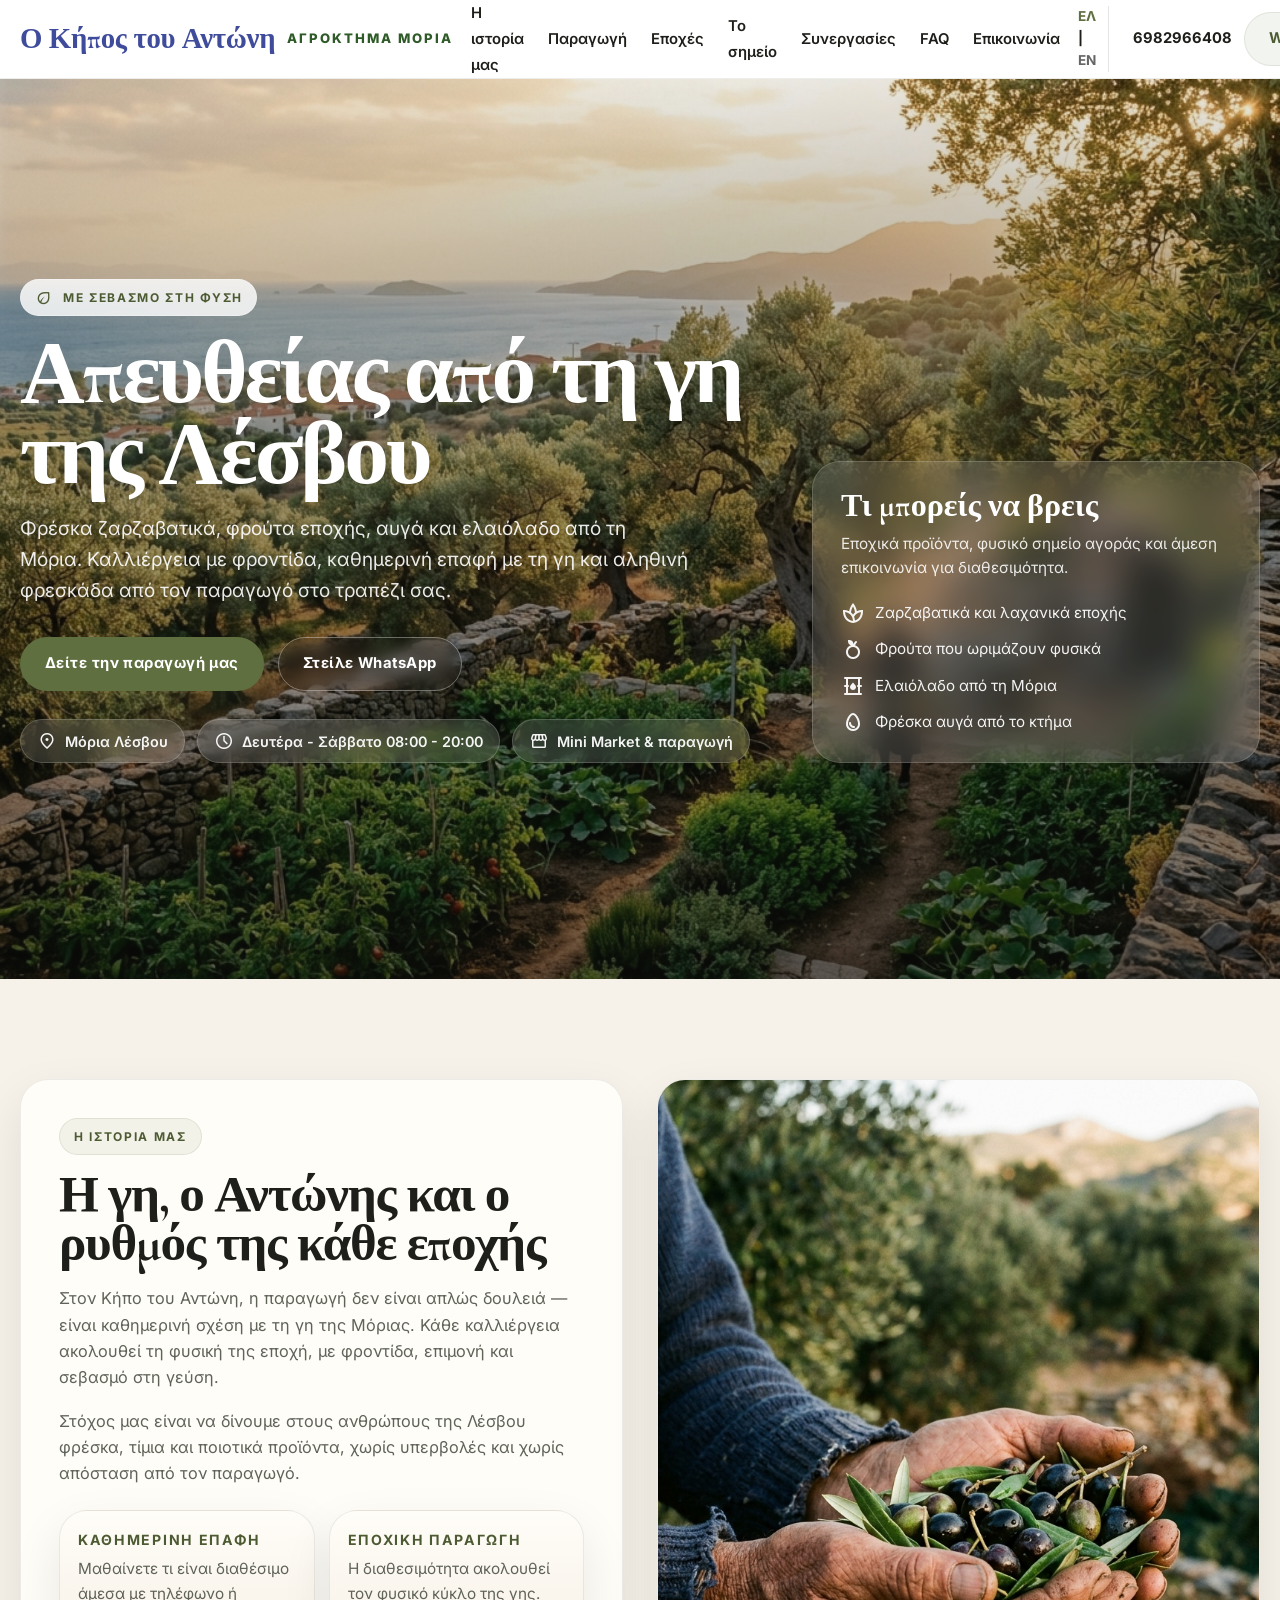
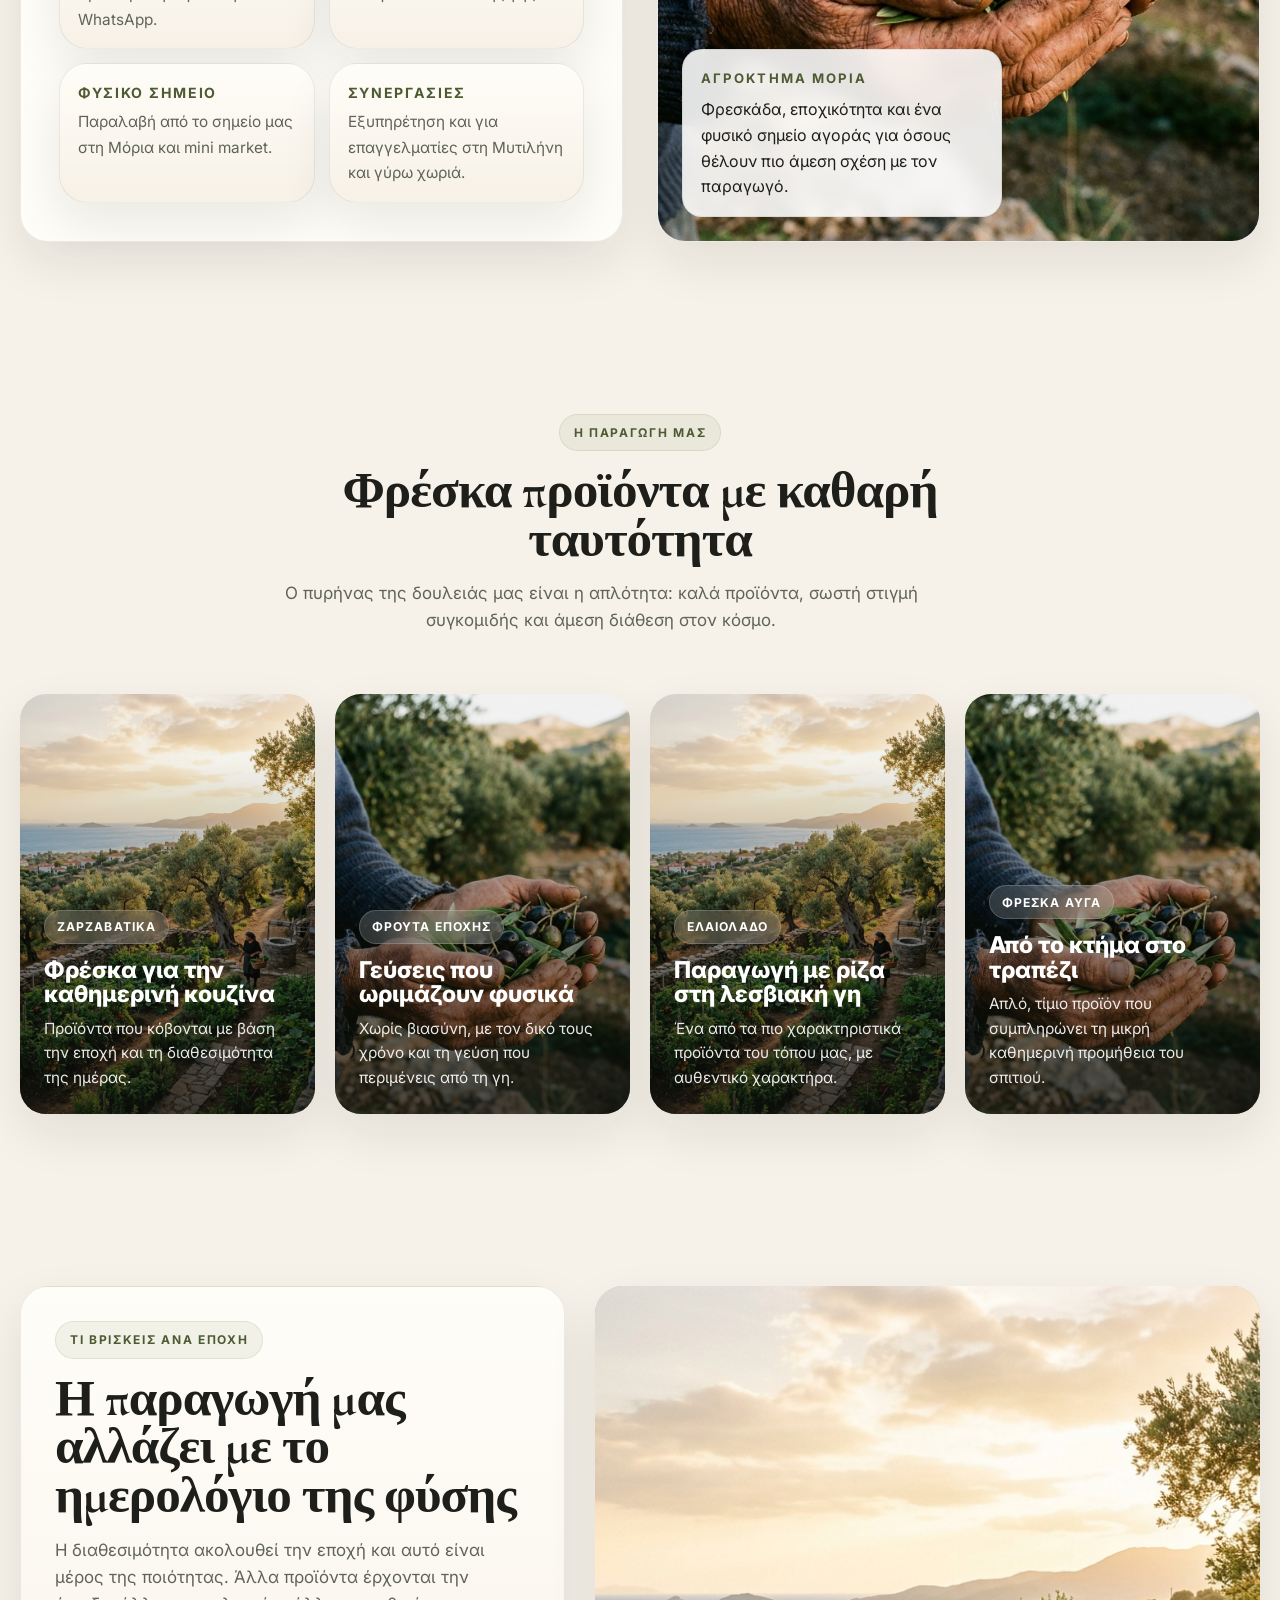
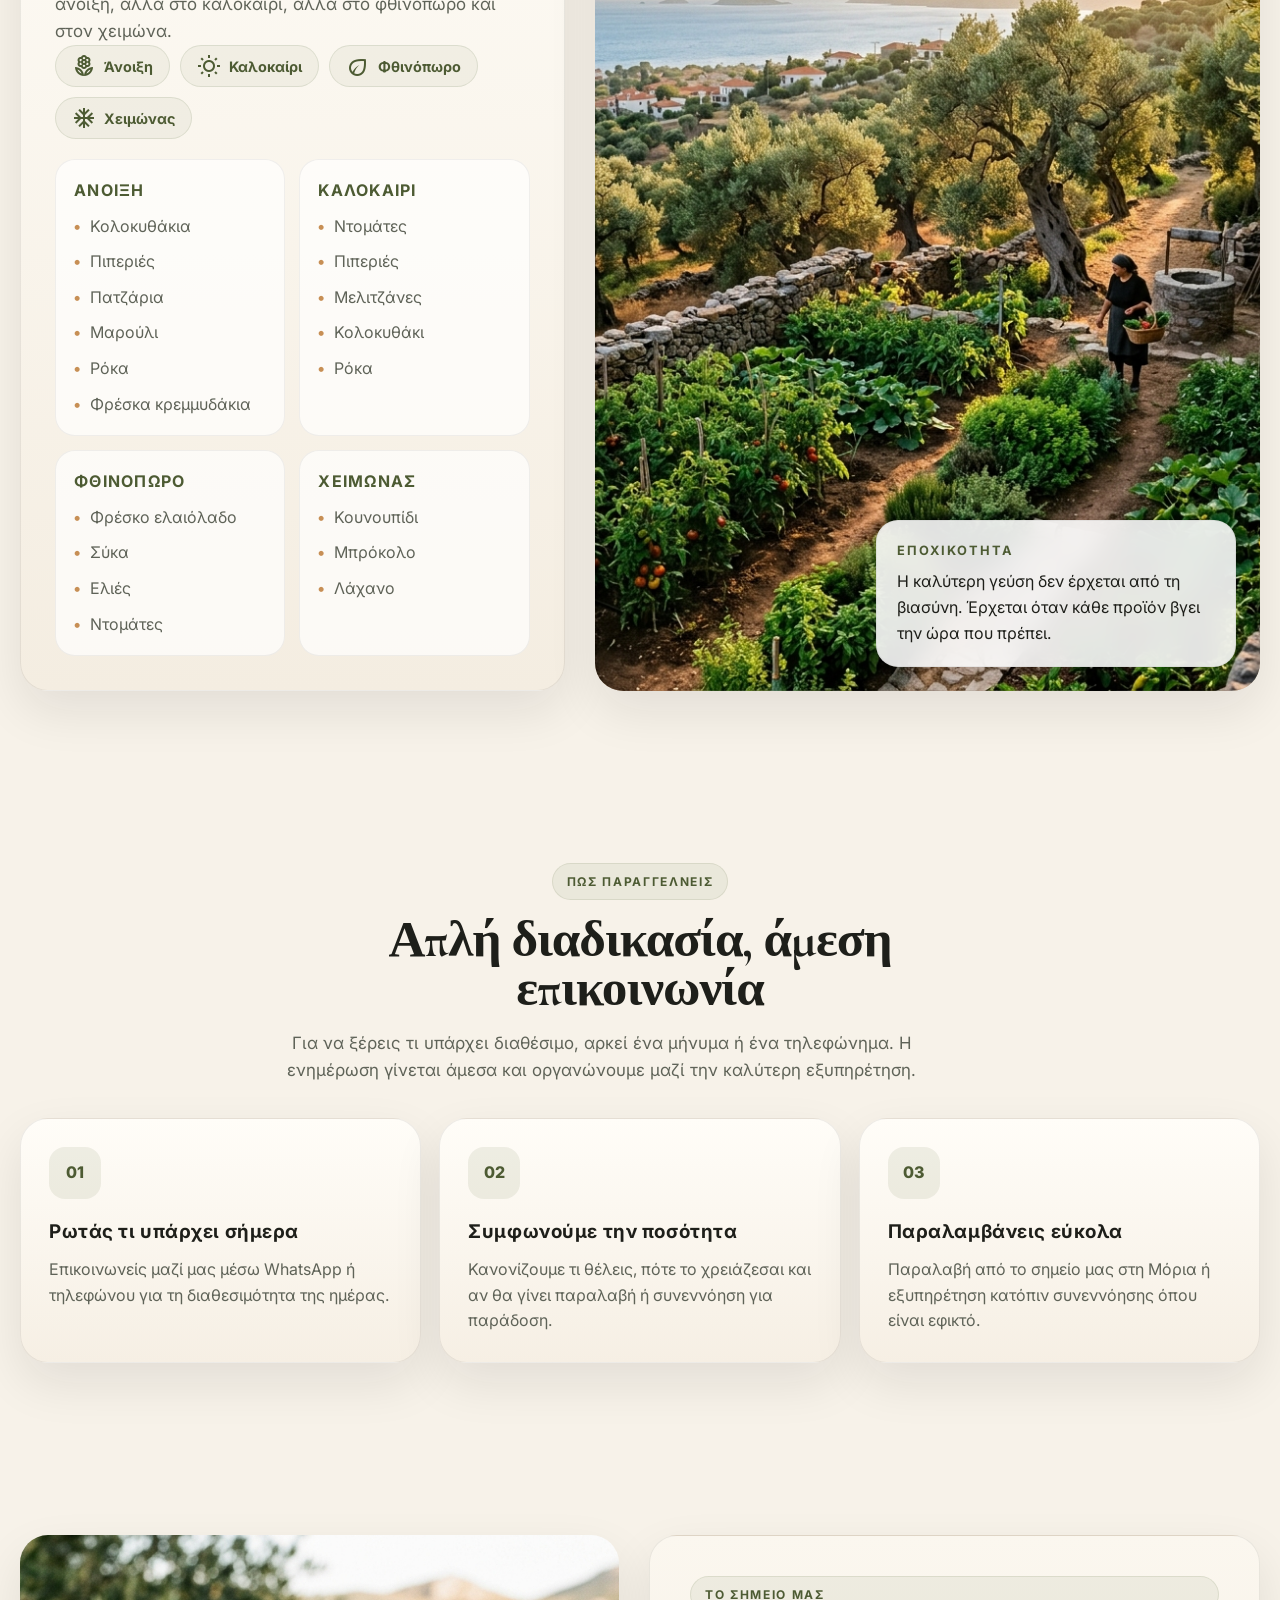
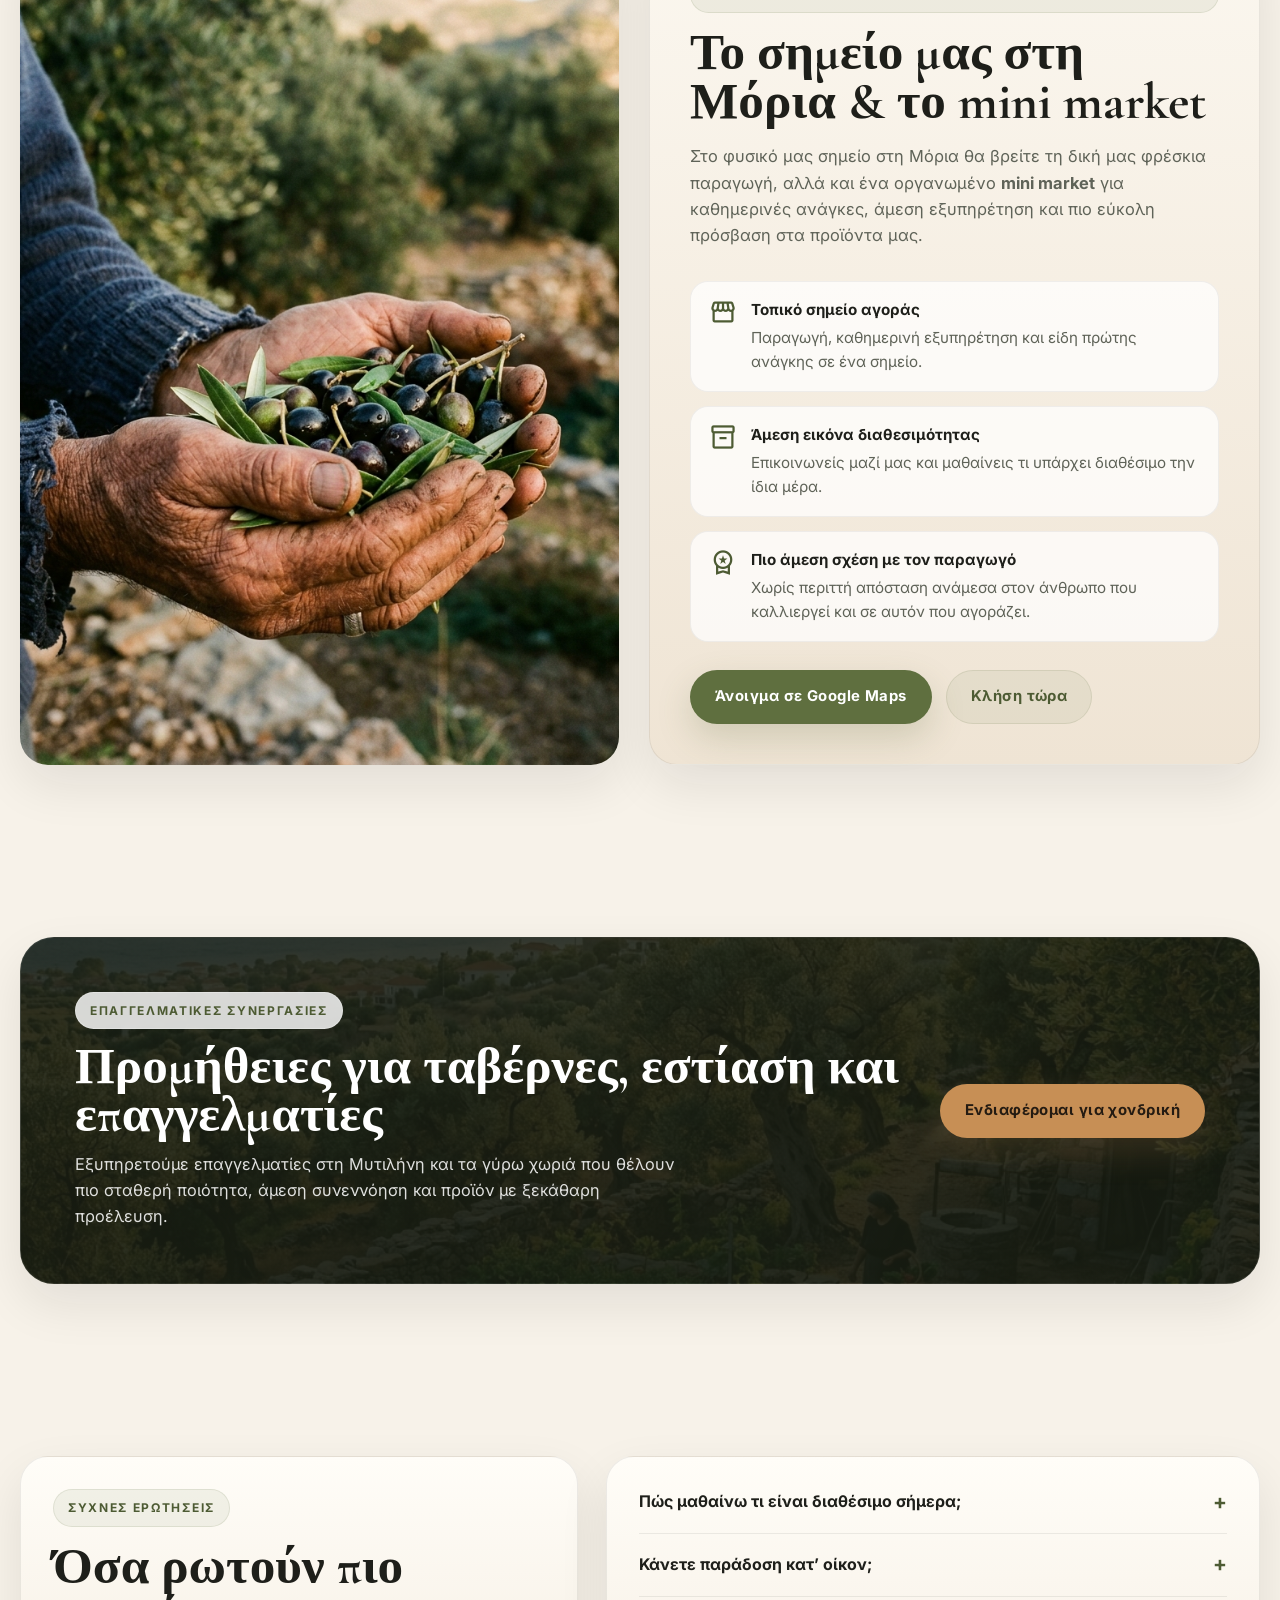
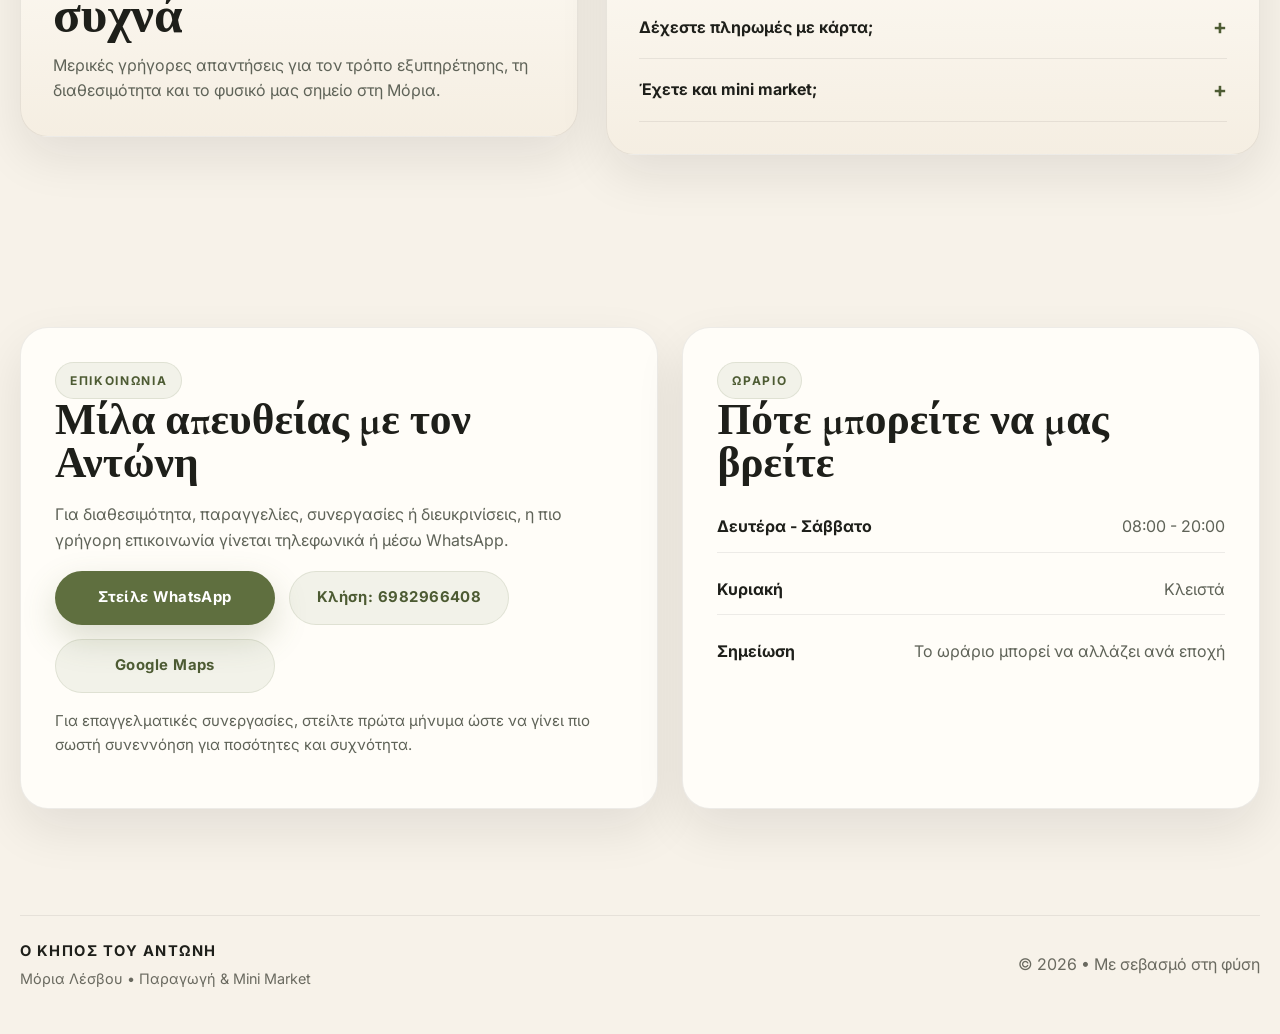
==== commit aef1c5ba: "Add English version of the website and language switcher" ====
--- a/index.html
+++ b/index.html
@@ -1188,6 +1188,9 @@
       </ul>
 
       <div class="nav-cta">
+        <div class="lang-switcher" style="padding-right: 12px; border-right: 1px solid rgba(0,0,0,0.1); margin-right: 12px; font-weight: 700; font-size: 0.85rem;">
+          <span style="color: var(--primary);">ΕΛ</span> | <a href="en/index.html" style="color: #666;">EN</a>
+        </div>
         <a class="nav-phone" href="tel:+306982966408">6982966408</a>
         <a class="btn-soft" href="https://wa.me/306982966408">WhatsApp</a>
         <button class="menu-toggle" id="menuToggle" aria-label="Άνοιγμα μενού">
@@ -1198,6 +1201,11 @@
   </nav>
 
   <div class="mobile-panel" id="mobilePanel">
+    <div style="padding: 14px 8px; border-bottom: 1px solid rgba(255,255,255,0.08); display: flex; gap: 10px; font-size: 0.9rem; font-weight: 700;">
+      <span style="color: var(--accent);">ΕΛΛΗΝΙΚΑ</span>
+      <span style="color: rgba(255,255,255,0.2);">|</span>
+      <a href="en/index.html" style="color: rgba(255,255,255,0.6);">ENGLISH</a>
+    </div>
     <a href="#about">Η ιστορία μας</a>
     <a href="#products">Παραγωγή</a>
     <a href="#seasonal">Εποχές</a>
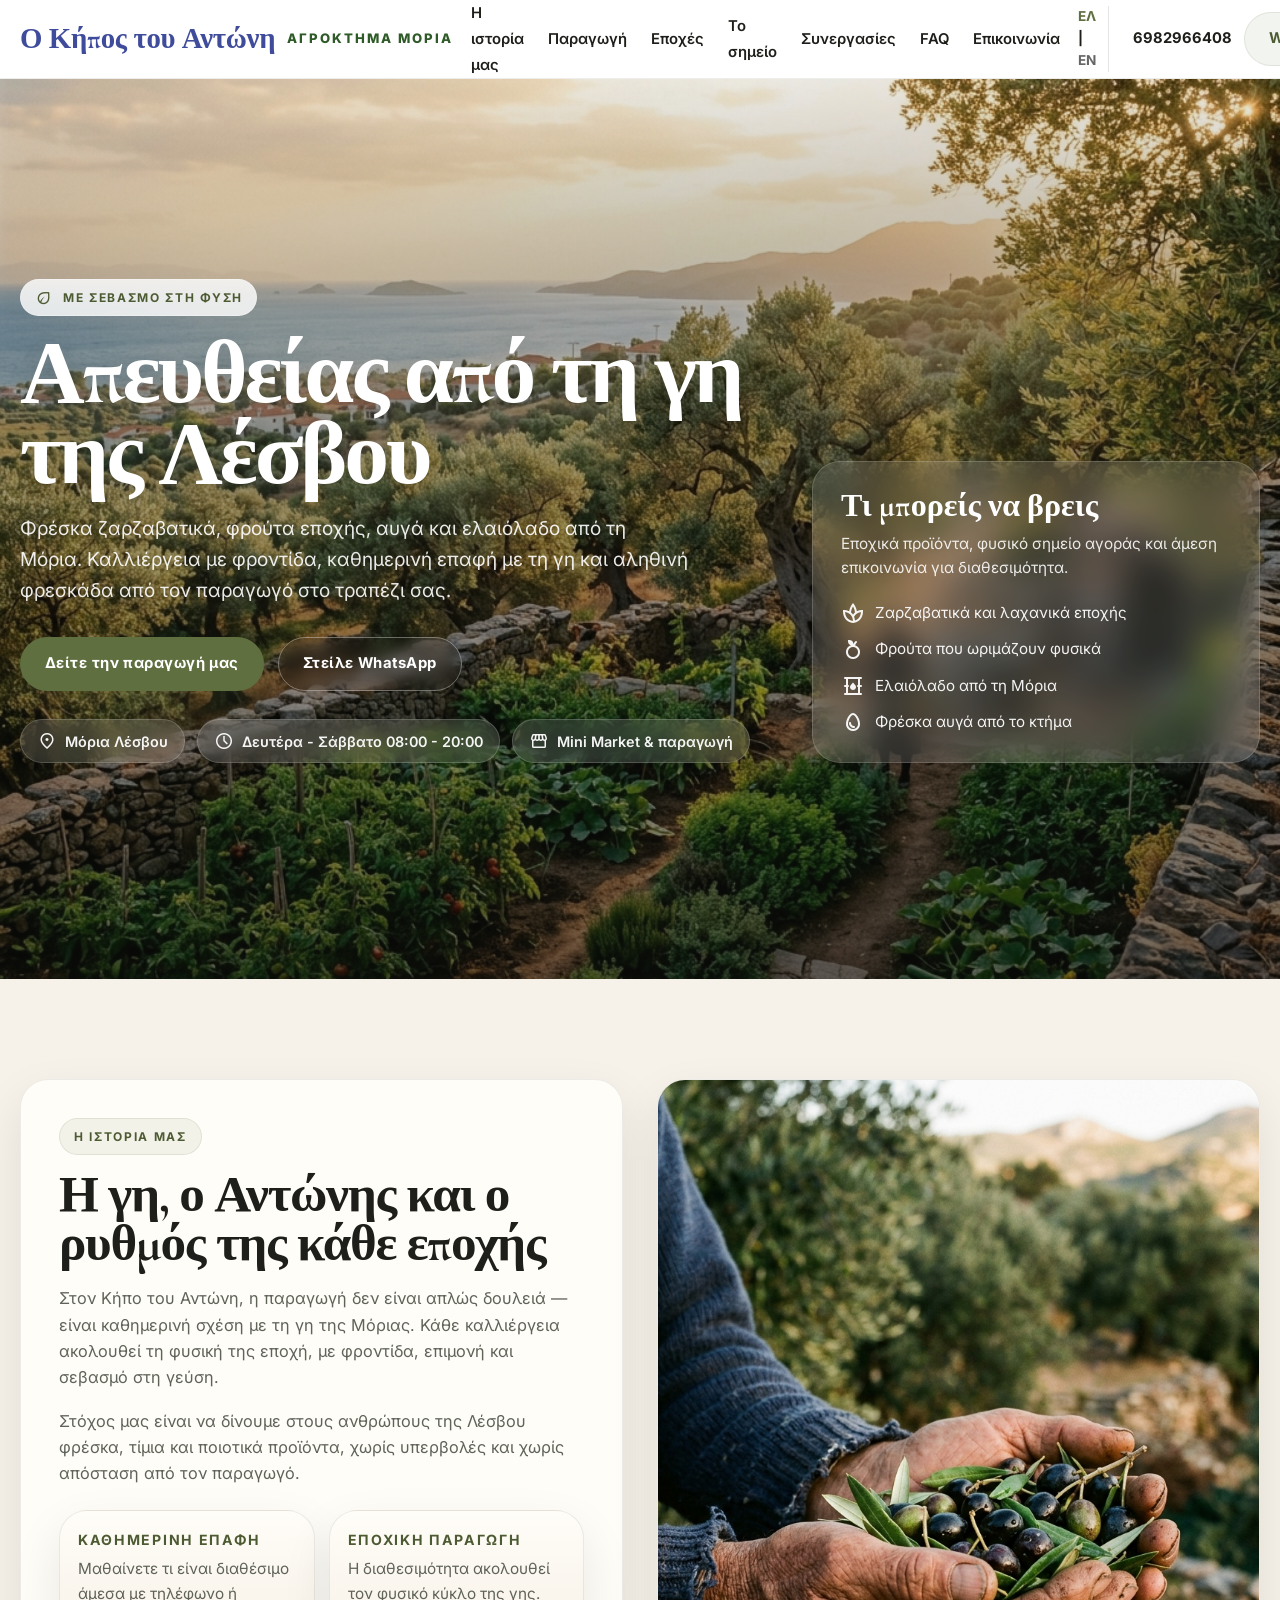
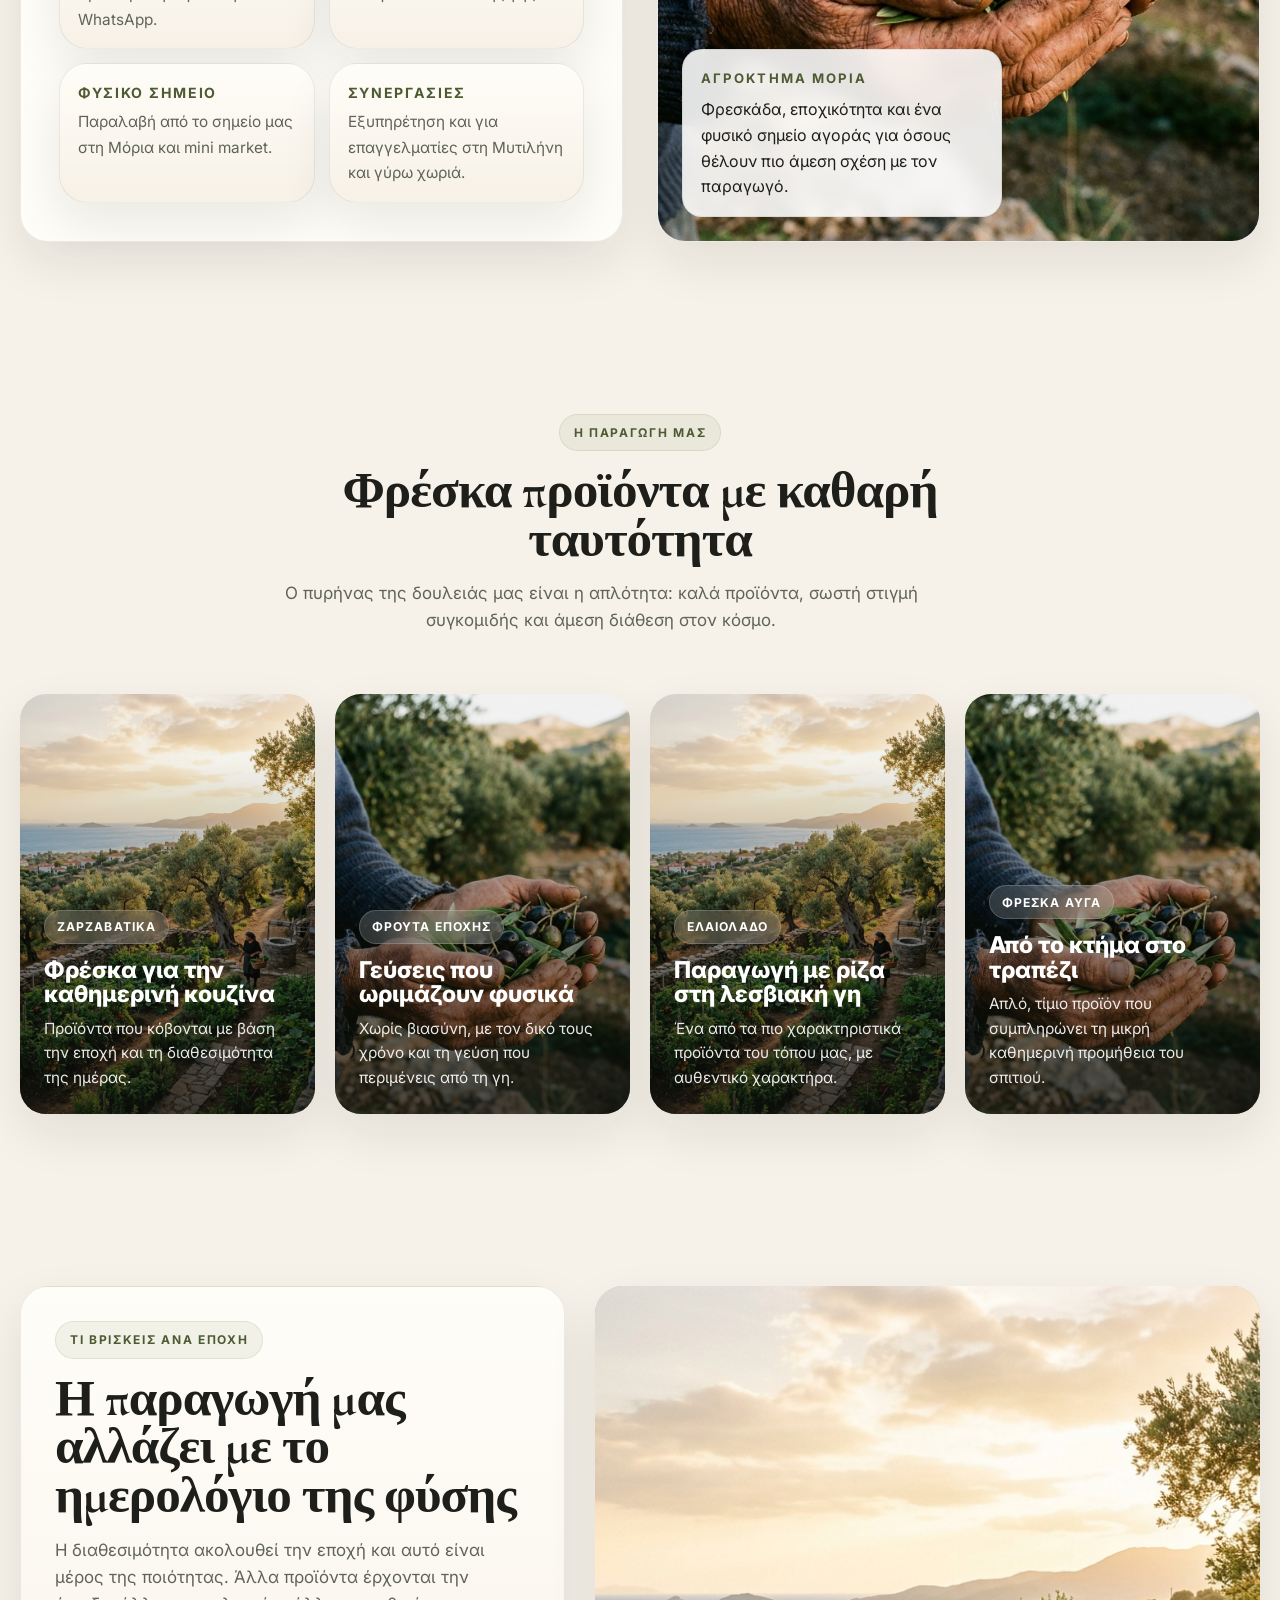
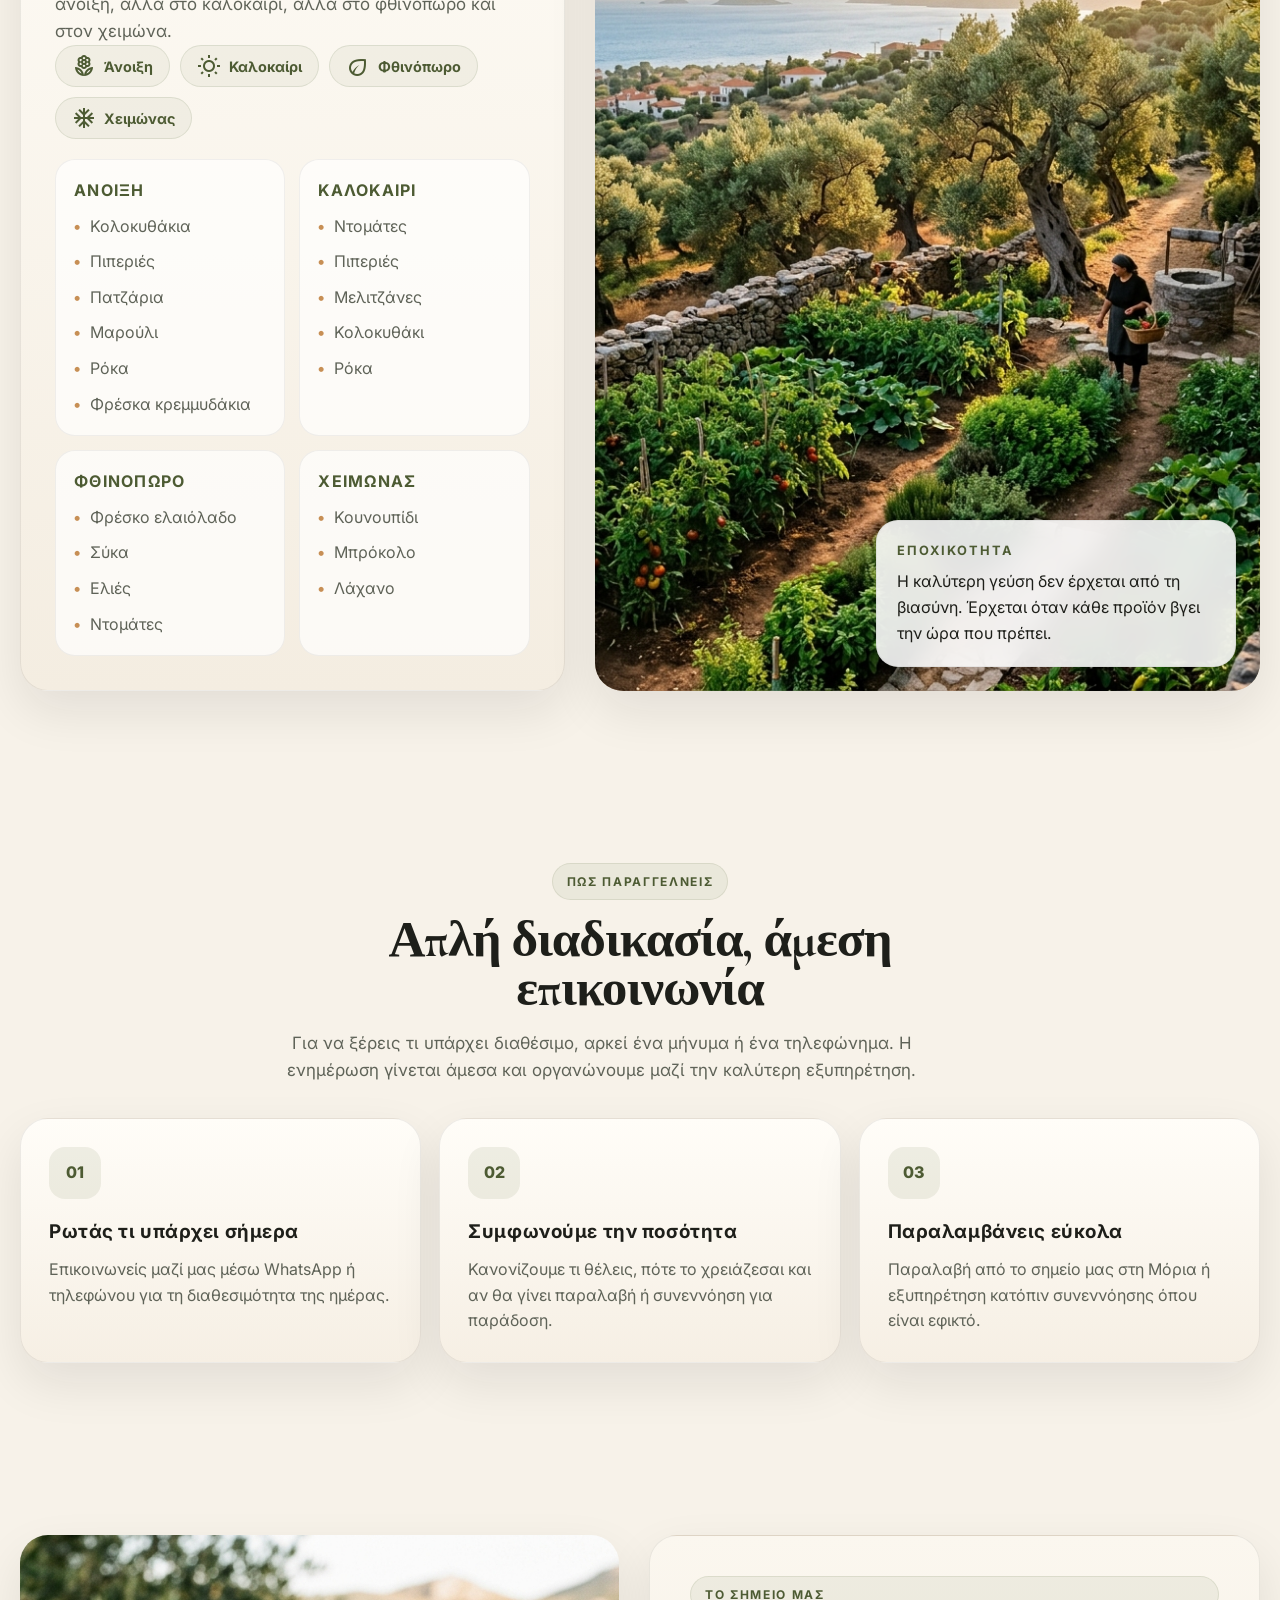
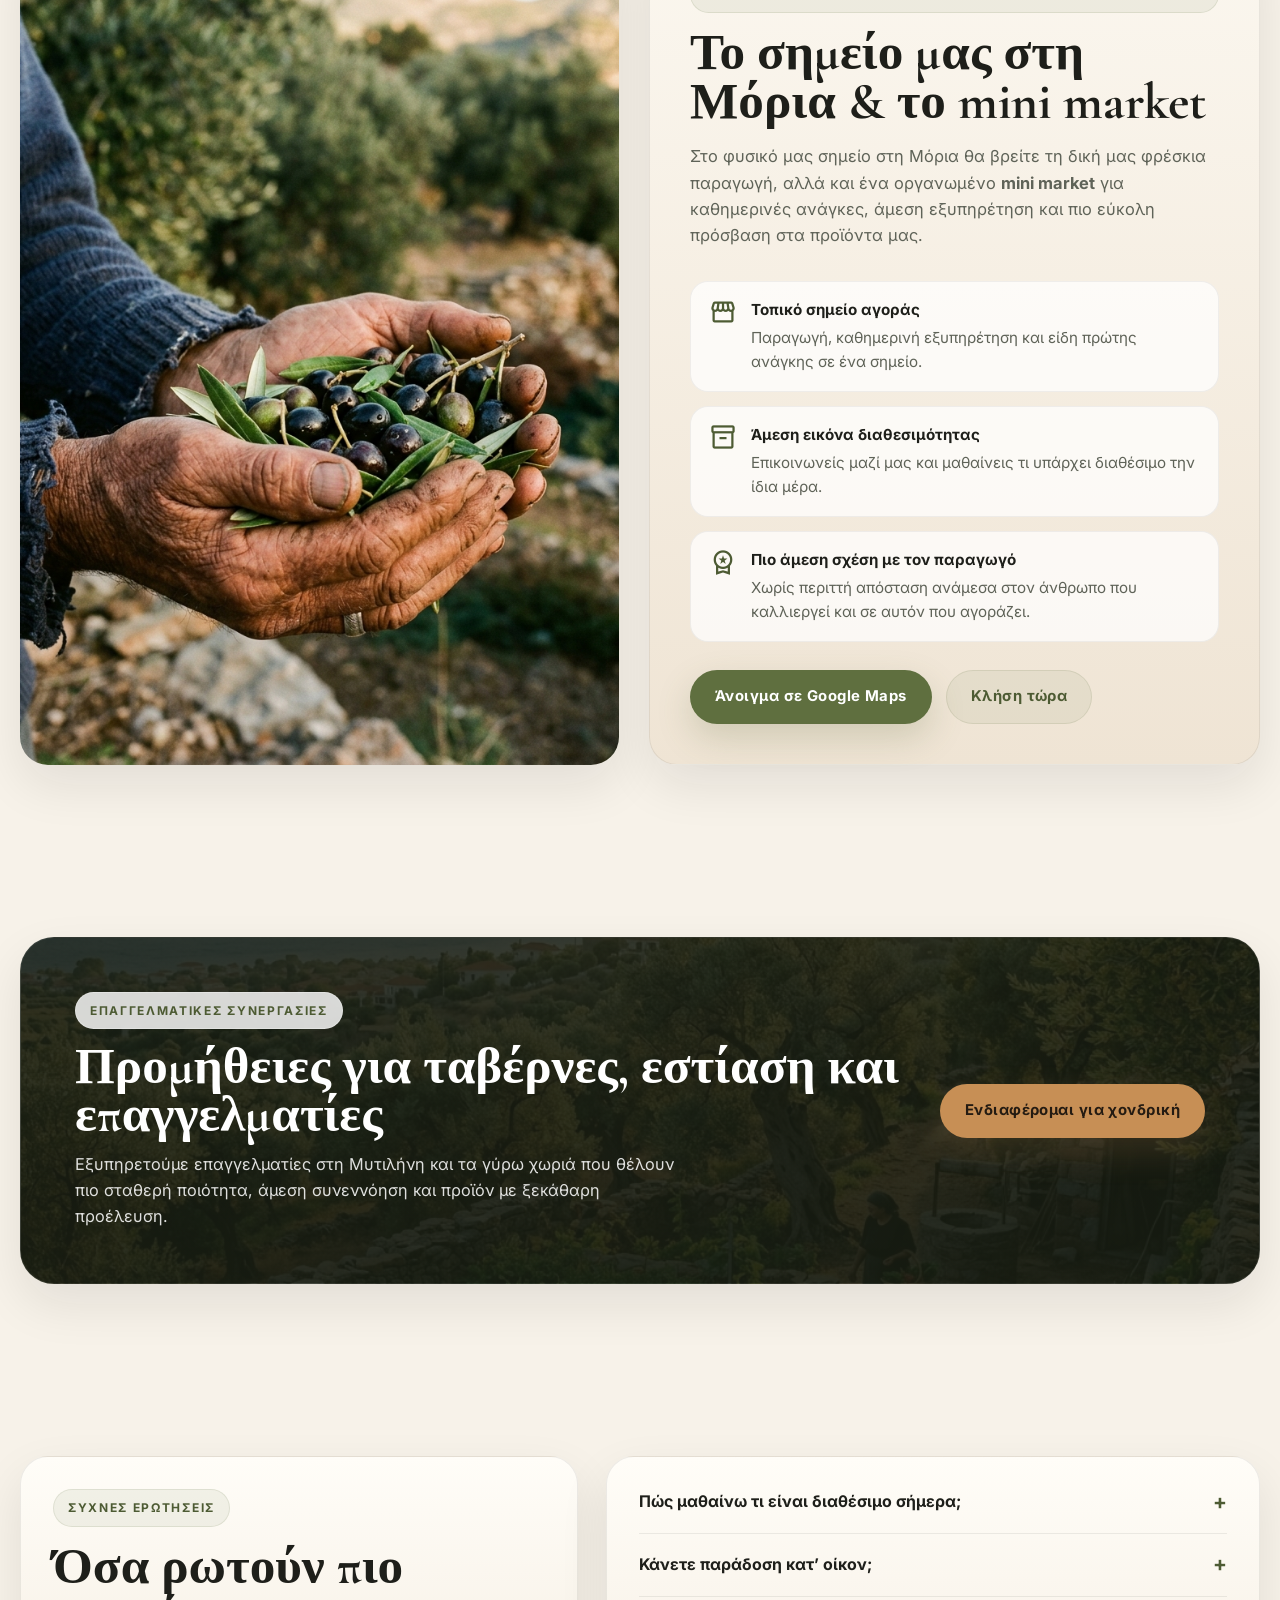
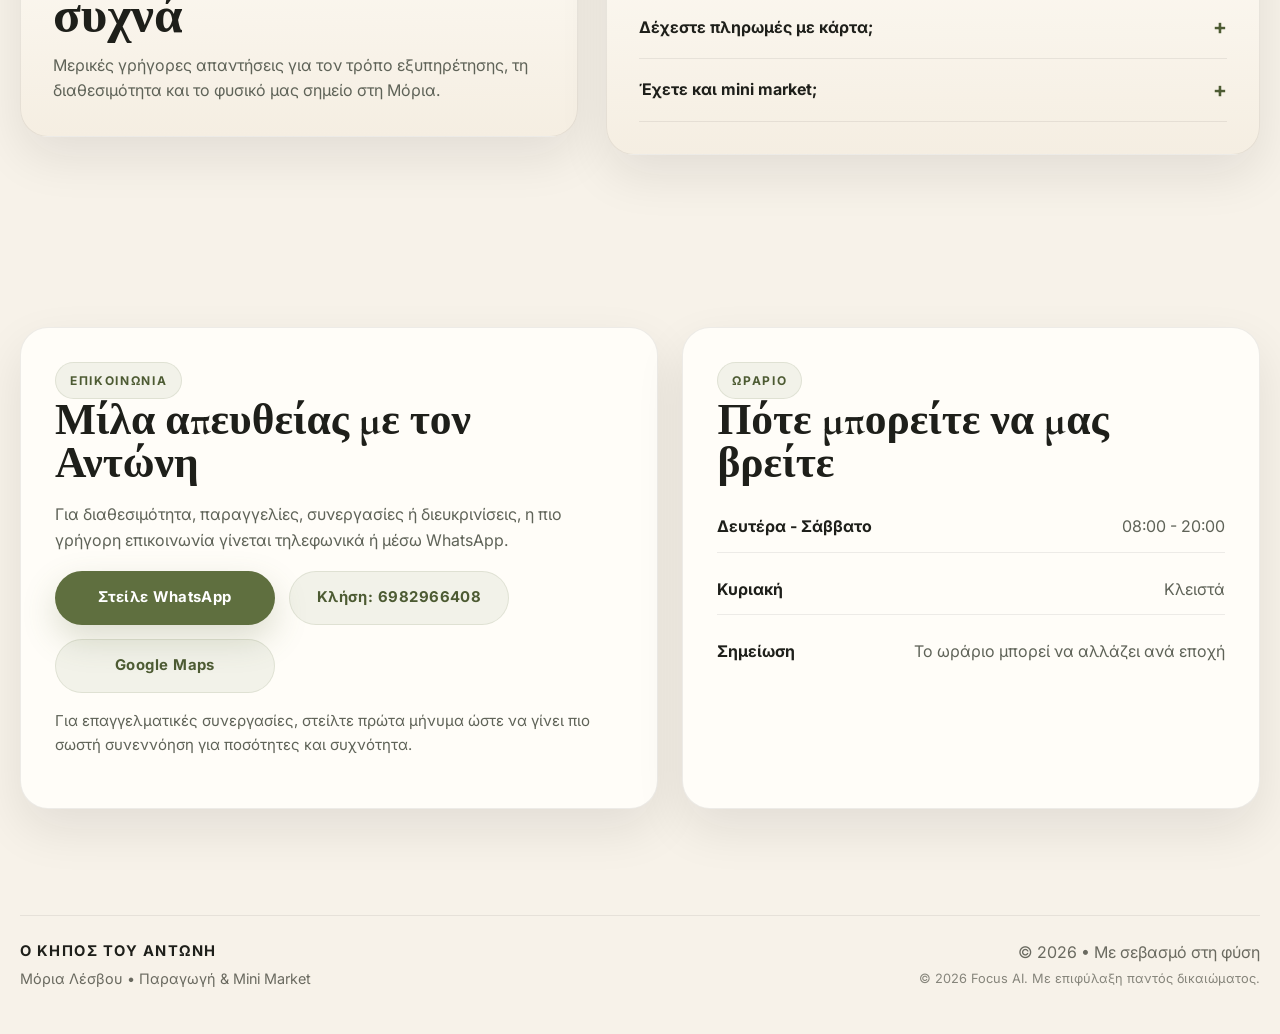
==== commit f23f190b: "Add Focus AI branding to footer with language-specific links" ====
--- a/index.html
+++ b/index.html
@@ -57,6 +57,7 @@
       line-height: 1.6;
       -webkit-font-smoothing: antialiased;
       text-rendering: optimizeLegibility;
+      overflow-x: hidden; /* Prevent horizontal scroll */
     }
 
     img {
@@ -1031,6 +1032,26 @@
 
     /* MOBILE NAV */
     @media (max-width: 1080px) {
+      .navbar-inner {
+        gap: 8px;
+        min-height: 70px;
+      }
+      .logo {
+        gap: 8px;
+      }
+      .logo-title {
+        font-size: 1.45rem;
+      }
+      .logo-sub {
+        font-size: 0.65rem;
+        letter-spacing: 0.1em;
+      }
+      .lang-switcher {
+        margin-right: 8px !important;
+        padding-right: 8px !important;
+        font-size: 0.75rem !important;
+      }
+
       .nav-links,
       .nav-cta .nav-phone,
       .nav-cta .btn-soft {
@@ -1043,12 +1064,12 @@
 
       .mobile-panel {
         position: fixed;
-        inset: 78px 16px auto 16px;
+        inset: 72px 12px auto 12px;
         background: rgba(26, 28, 23, 0.98);
         border: 1px solid rgba(255,255,255,0.12);
-        border-radius: 24px;
-        padding: 18px;
-        display: none; /* Correctly hidden here, but we need a global default */
+        border-radius: 20px;
+        padding: 14px;
+        display: none;
         box-shadow: 0 18px 40px rgba(0,0,0,0.35);
         z-index: 1001;
       }
@@ -1636,7 +1657,12 @@
         <strong>Ο Κήπος του Αντώνη</strong>
         <span>Μόρια Λέσβου • Παραγωγή & Mini Market</span>
       </div>
-      <div>© 2026 • Με σεβασμό στη φύση</div>
+      <div style="text-align: right;">
+        <div>© 2026 • Με σεβασμό στη φύση</div>
+        <div style="font-size: 0.8rem; margin-top: 4px; opacity: 0.8;">
+          <a href="https://www.gogreecenow.com/el/focus" target="_blank" rel="noopener">© 2026 Focus AI. Με επιφύλαξη παντός δικαιώματος.</a>
+        </div>
+      </div>
     </div>
   </footer>
 
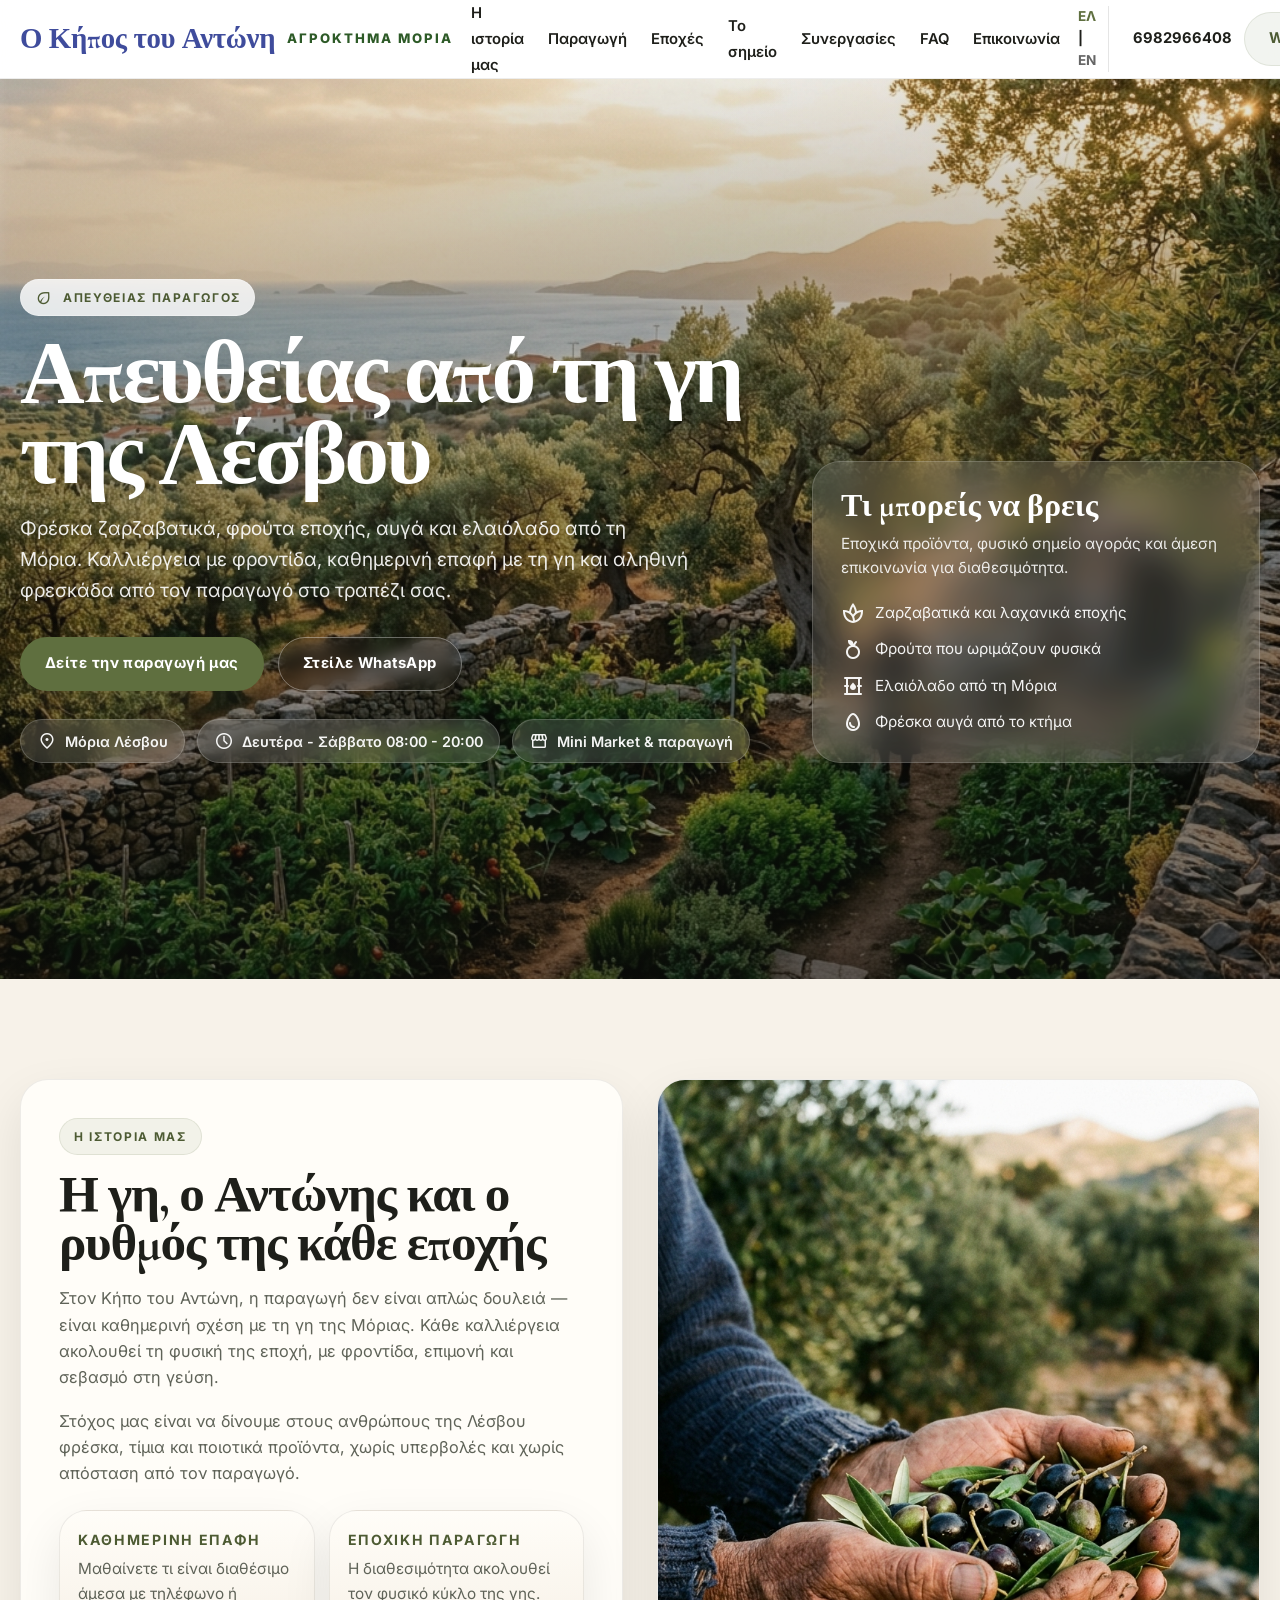
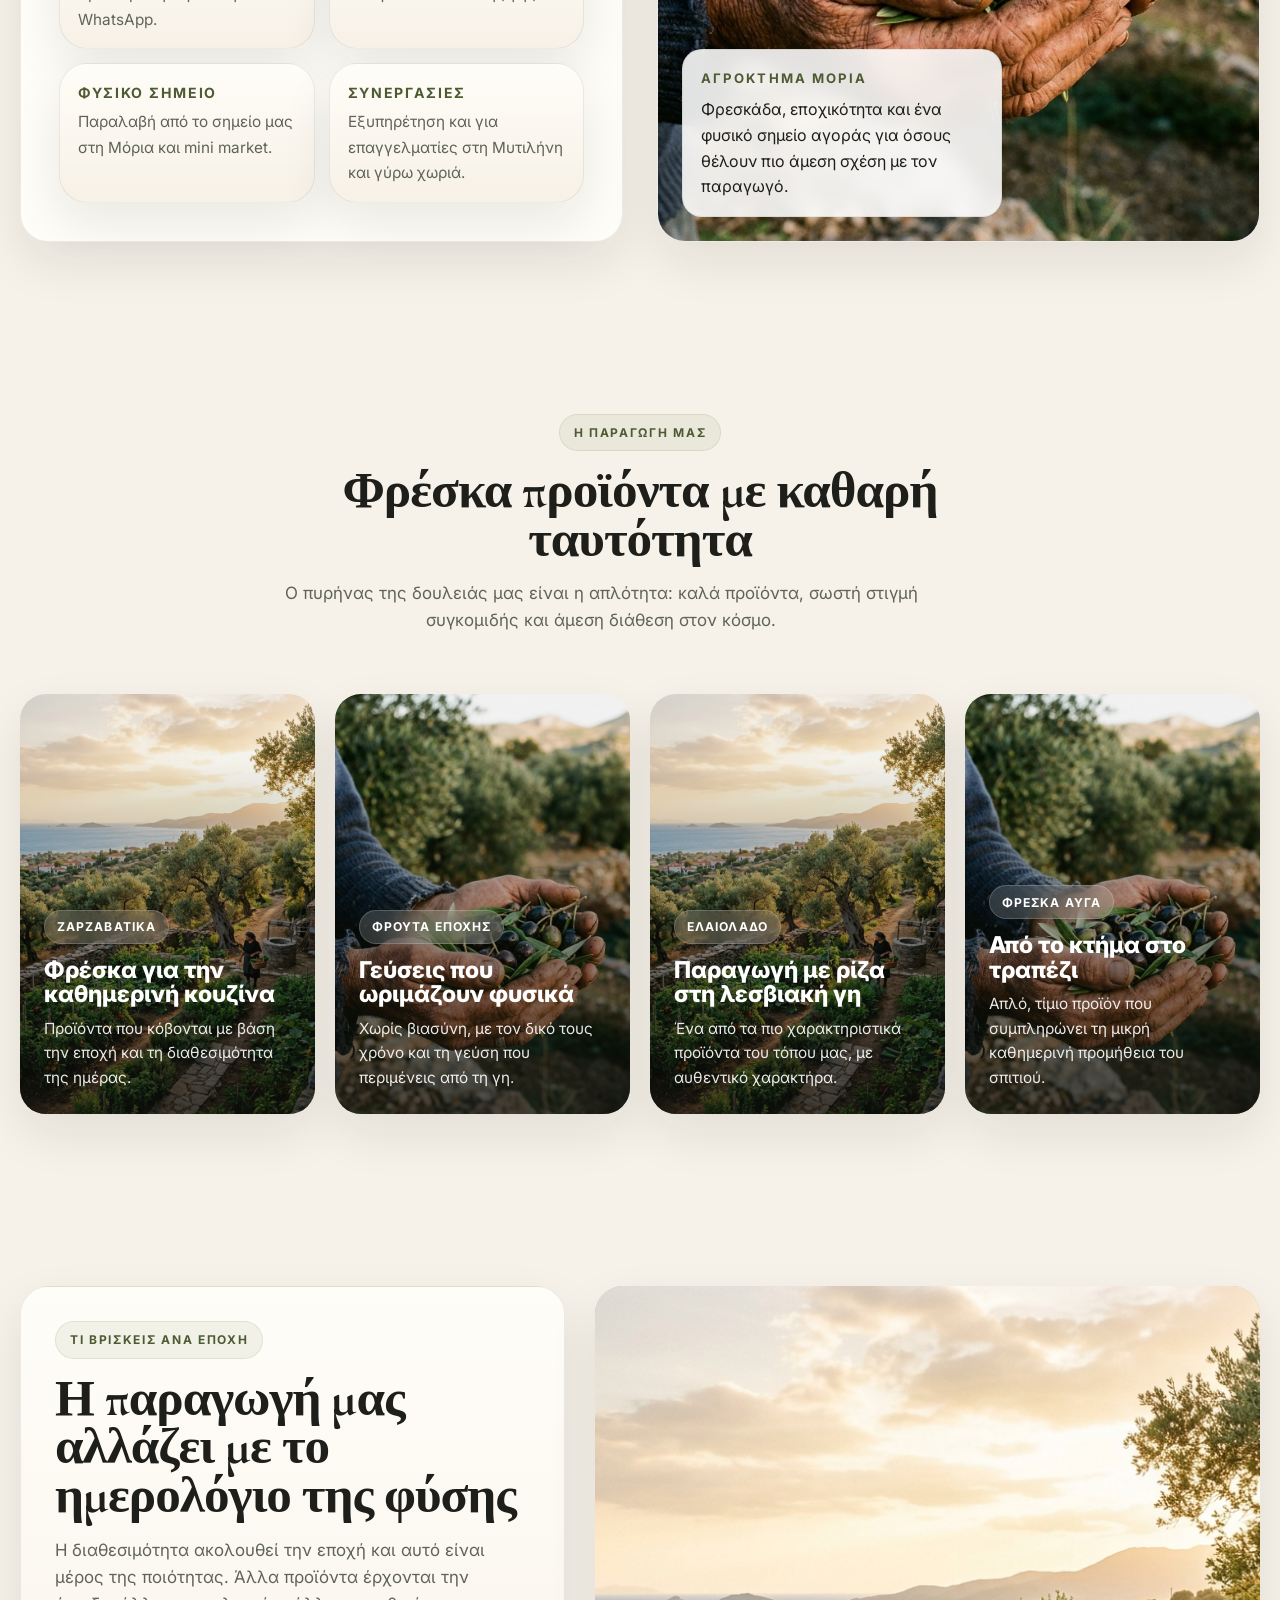
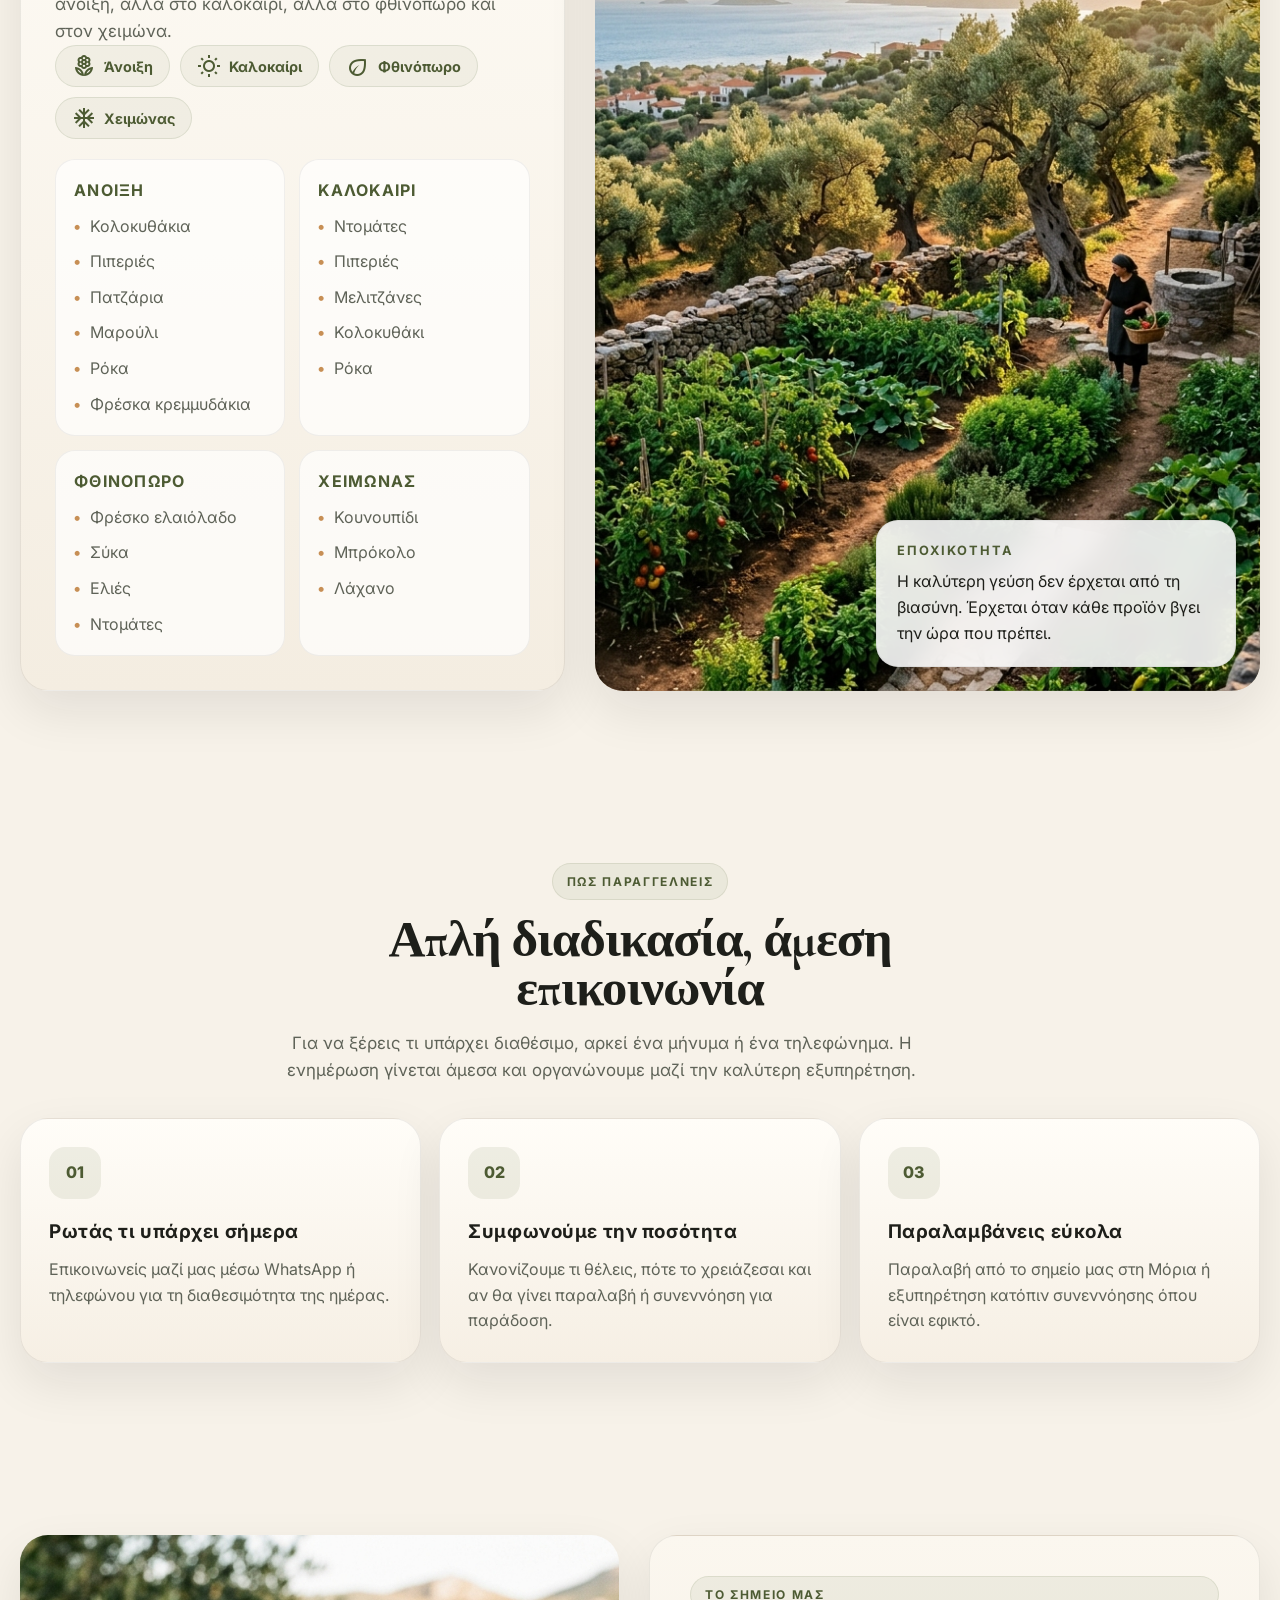
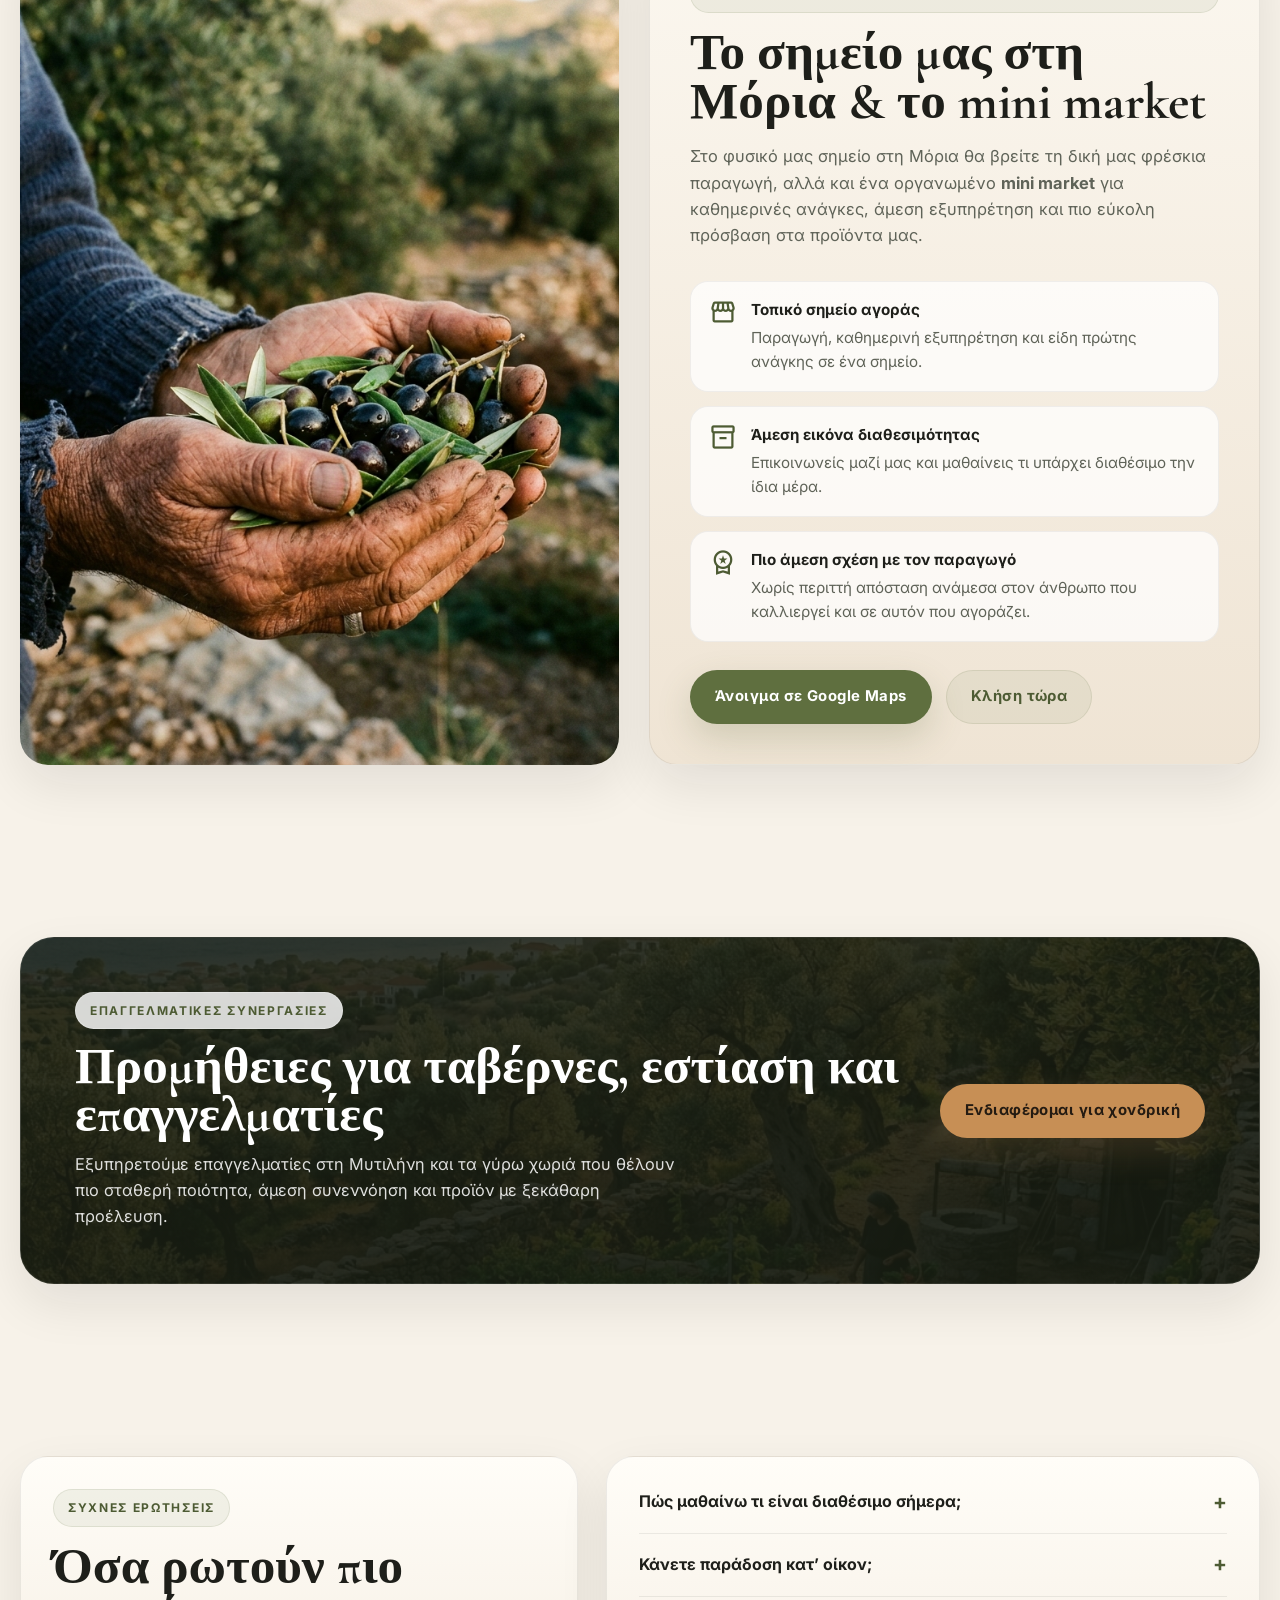
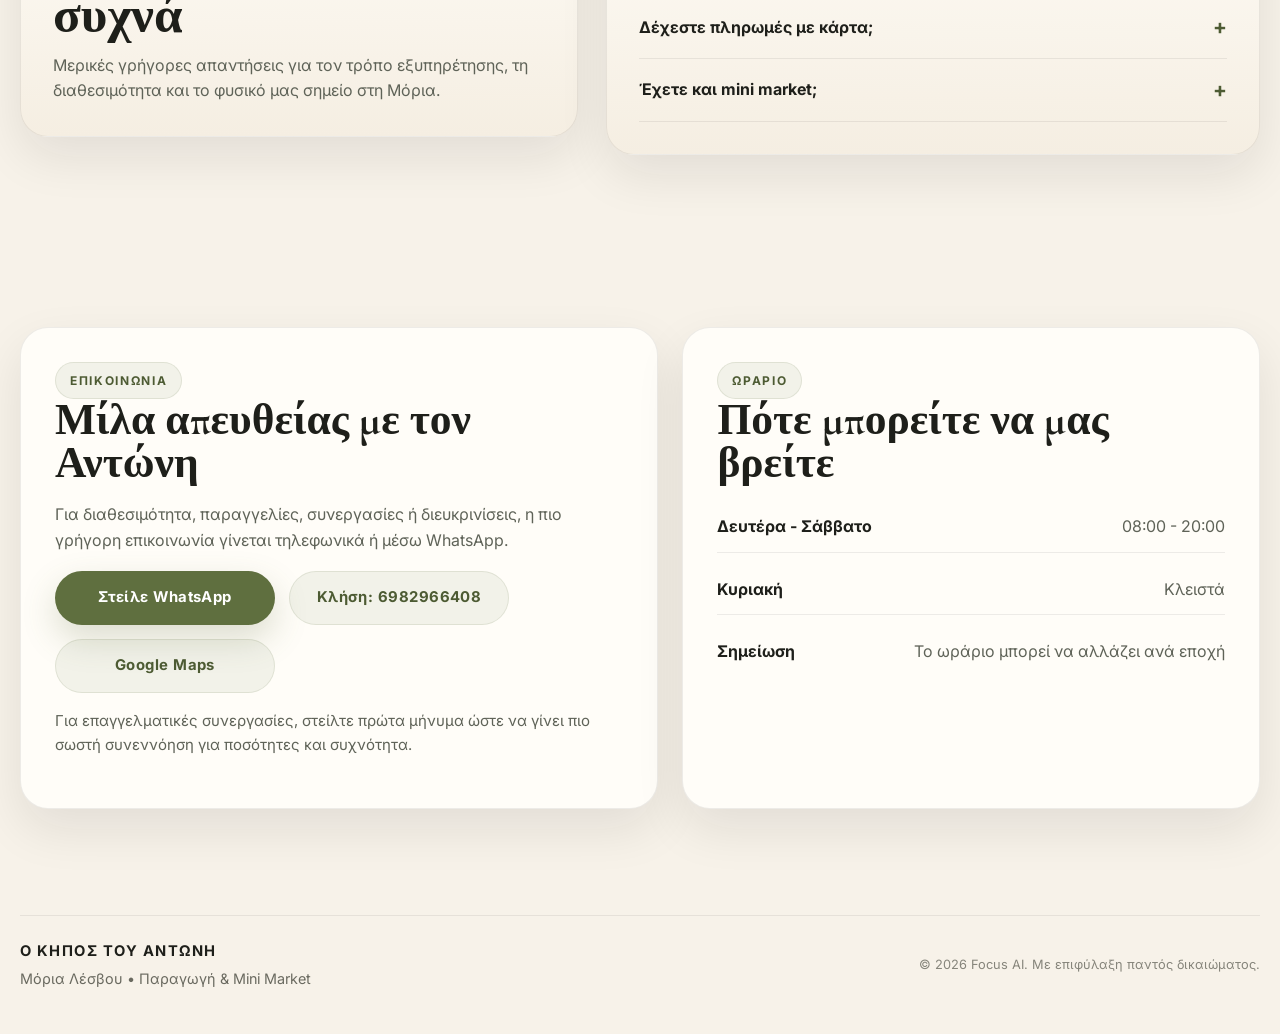
==== commit a2303f7e: "Final mobile optimization: vertical logo stack and text removal" ====
--- a/index.html
+++ b/index.html
@@ -1035,21 +1035,24 @@
       .navbar-inner {
         gap: 8px;
         min-height: 70px;
+        padding: 0 4px;
       }
       .logo {
-        gap: 8px;
+        flex-direction: column;
+        align-items: flex-start;
+        gap: 2px;
       }
       .logo-title {
-        font-size: 1.45rem;
+        font-size: 1.25rem;
       }
       .logo-sub {
-        font-size: 0.65rem;
-        letter-spacing: 0.1em;
+        font-size: 0.6rem;
+        letter-spacing: 0.08em;
       }
       .lang-switcher {
-        margin-right: 8px !important;
-        padding-right: 8px !important;
-        font-size: 0.75rem !important;
+        margin-right: 4px !important;
+        padding-right: 4px !important;
+        font-size: 0.7rem !important;
       }
 
       .nav-links,
@@ -1244,7 +1247,7 @@
       <div class="hero-copy">
         <span class="eyebrow">
           <span class="material-symbols-outlined" style="font-size:18px;">eco</span>
-          Με σεβασμό στη φύση
+          ΑΠΕΥΘΕΙΑΣ ΠΑΡΑΓΩΓΟΣ
         </span>
 
         <h1>Απευθείας από τη γη της Λέσβου</h1>
@@ -1658,8 +1661,7 @@
         <span>Μόρια Λέσβου • Παραγωγή & Mini Market</span>
       </div>
       <div style="text-align: right;">
-        <div>© 2026 • Με σεβασμό στη φύση</div>
-        <div style="font-size: 0.8rem; margin-top: 4px; opacity: 0.8;">
+        <div style="font-size: 0.8rem; opacity: 0.8;">
           <a href="https://www.gogreecenow.com/el/focus" target="_blank" rel="noopener">© 2026 Focus AI. Με επιφύλαξη παντός δικαιώματος.</a>
         </div>
       </div>
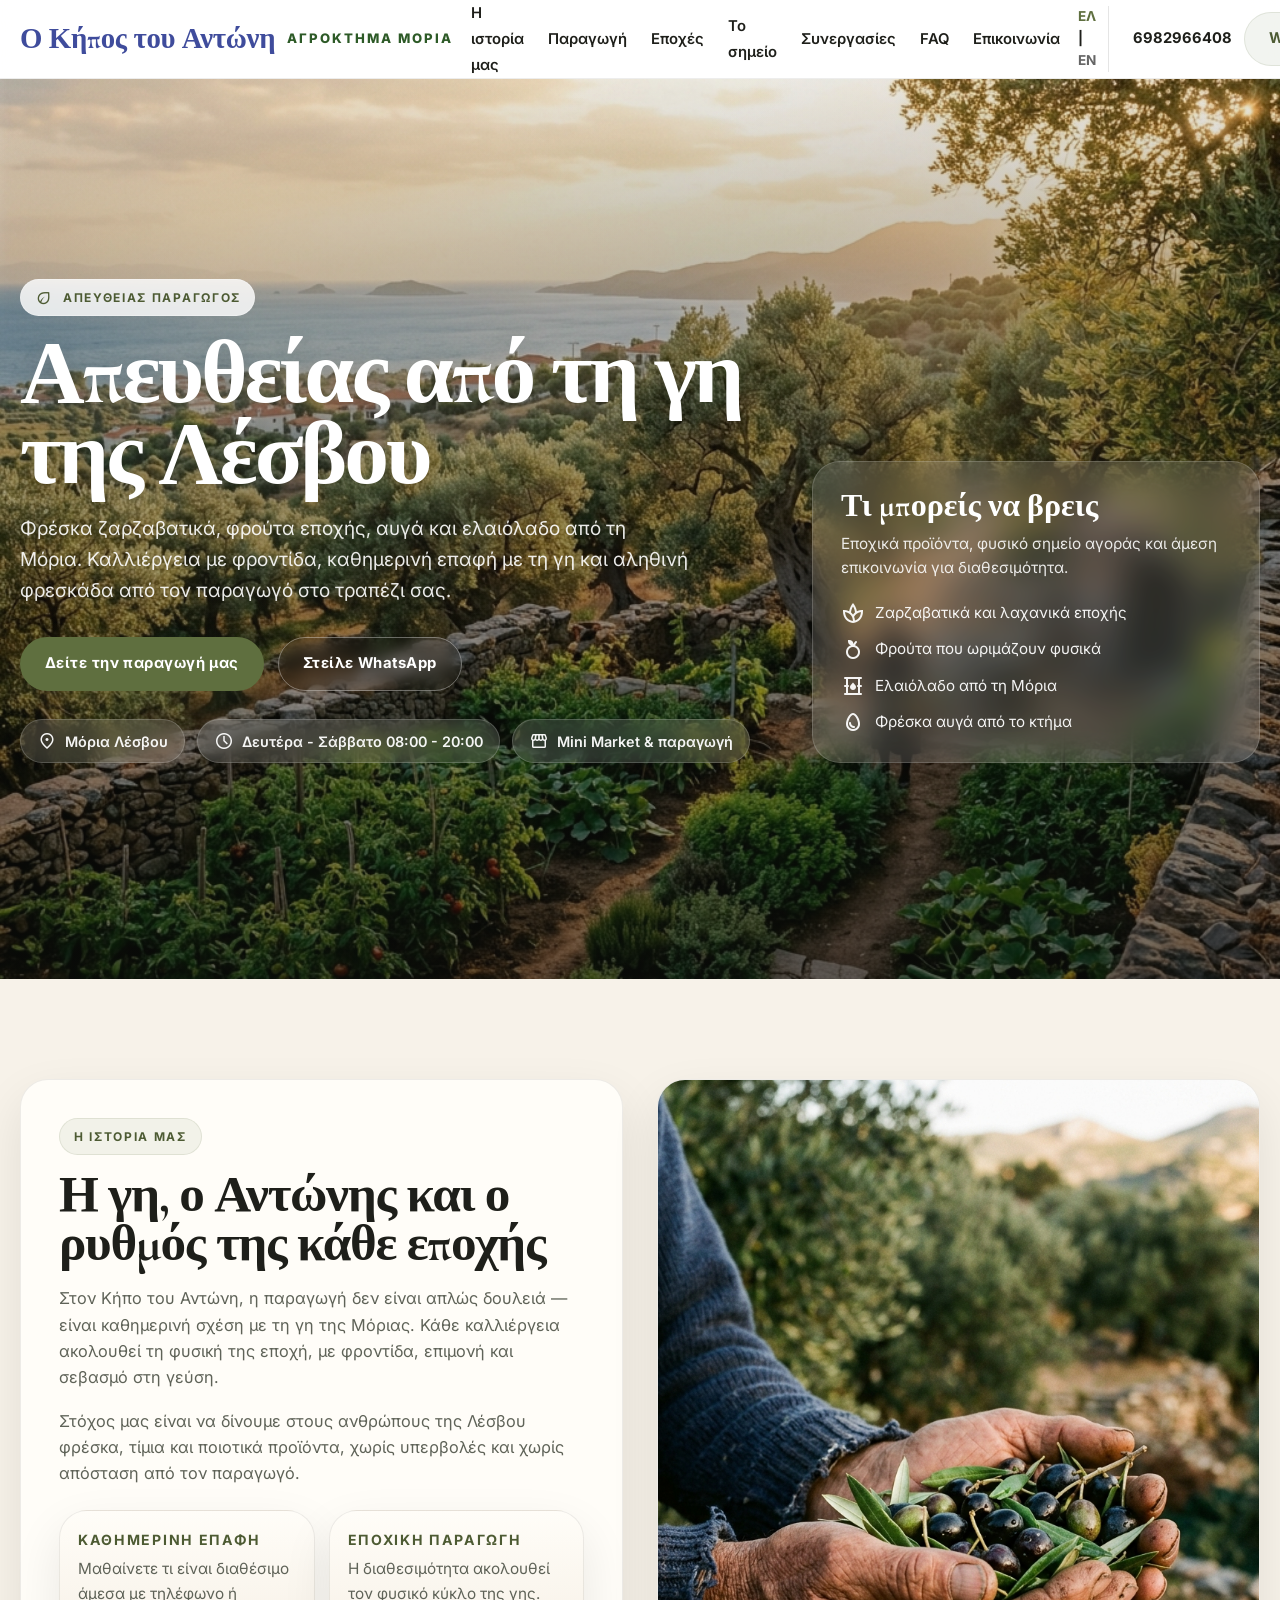
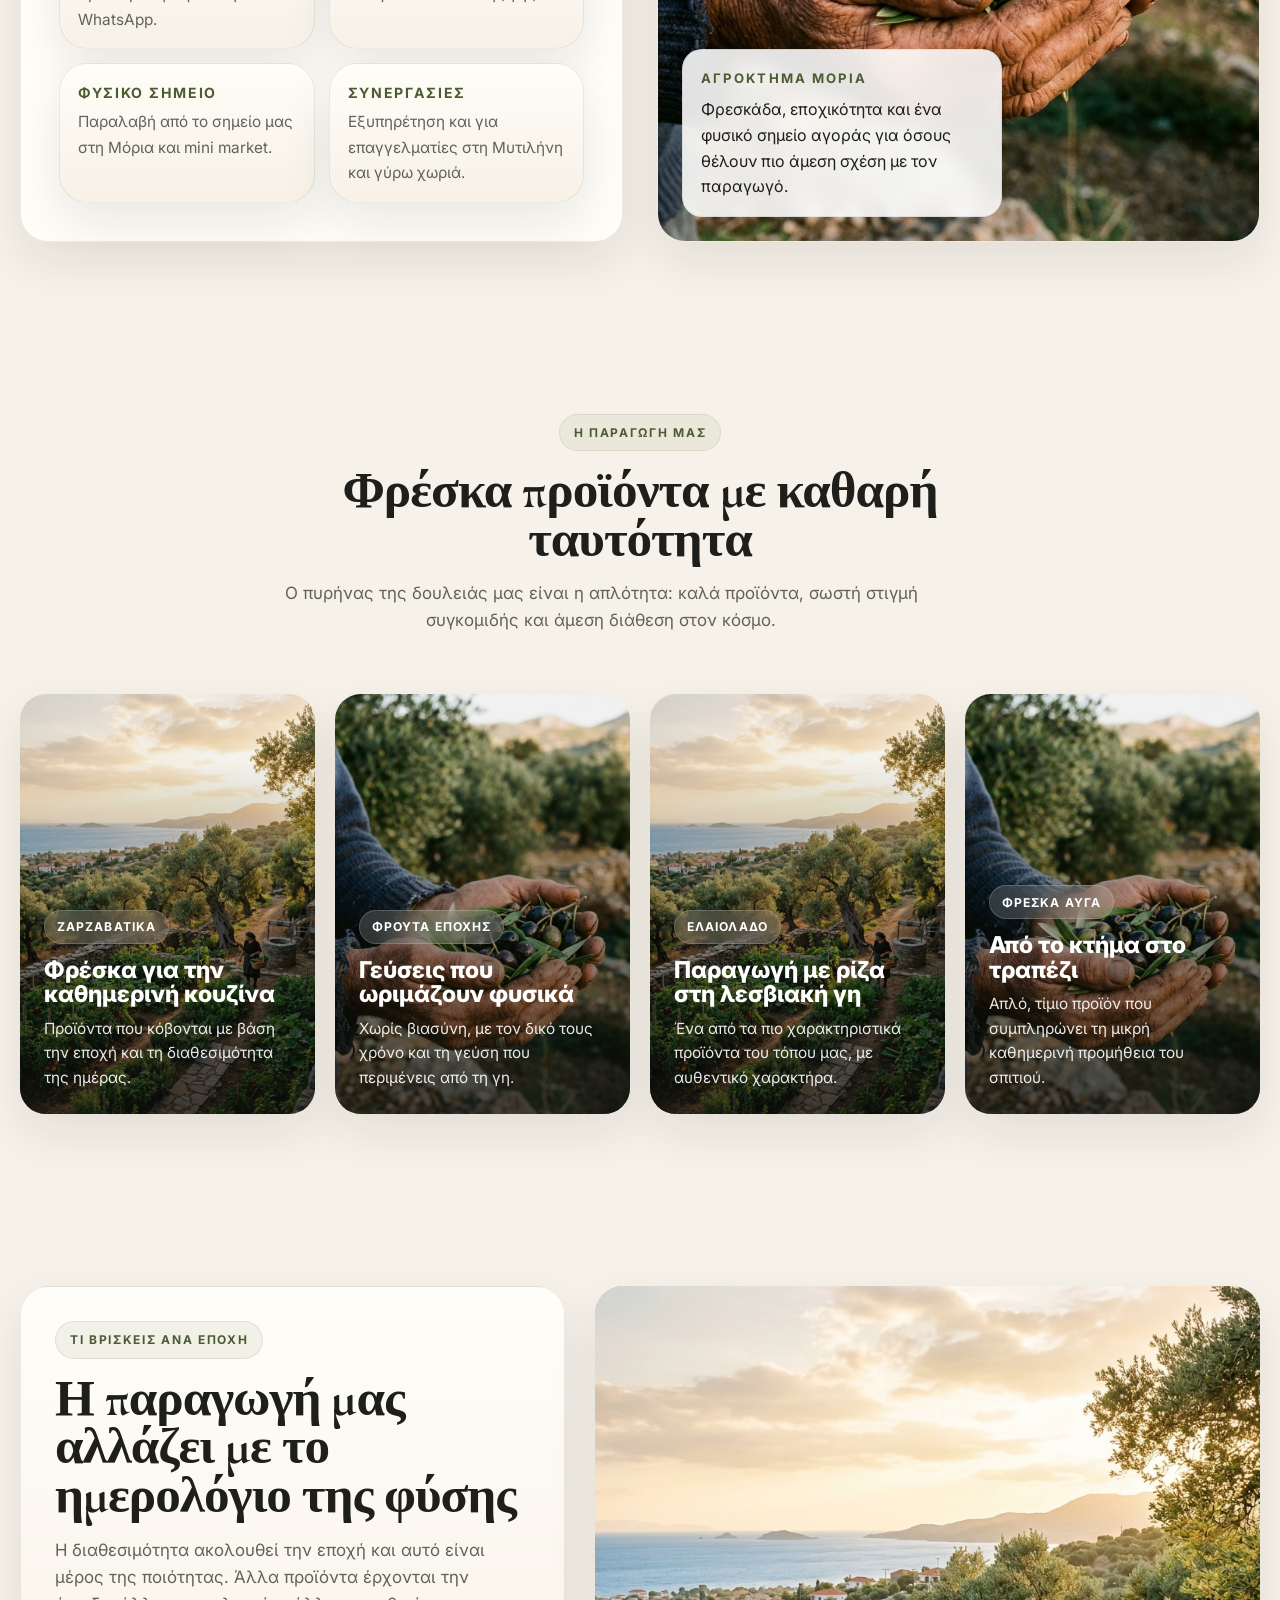
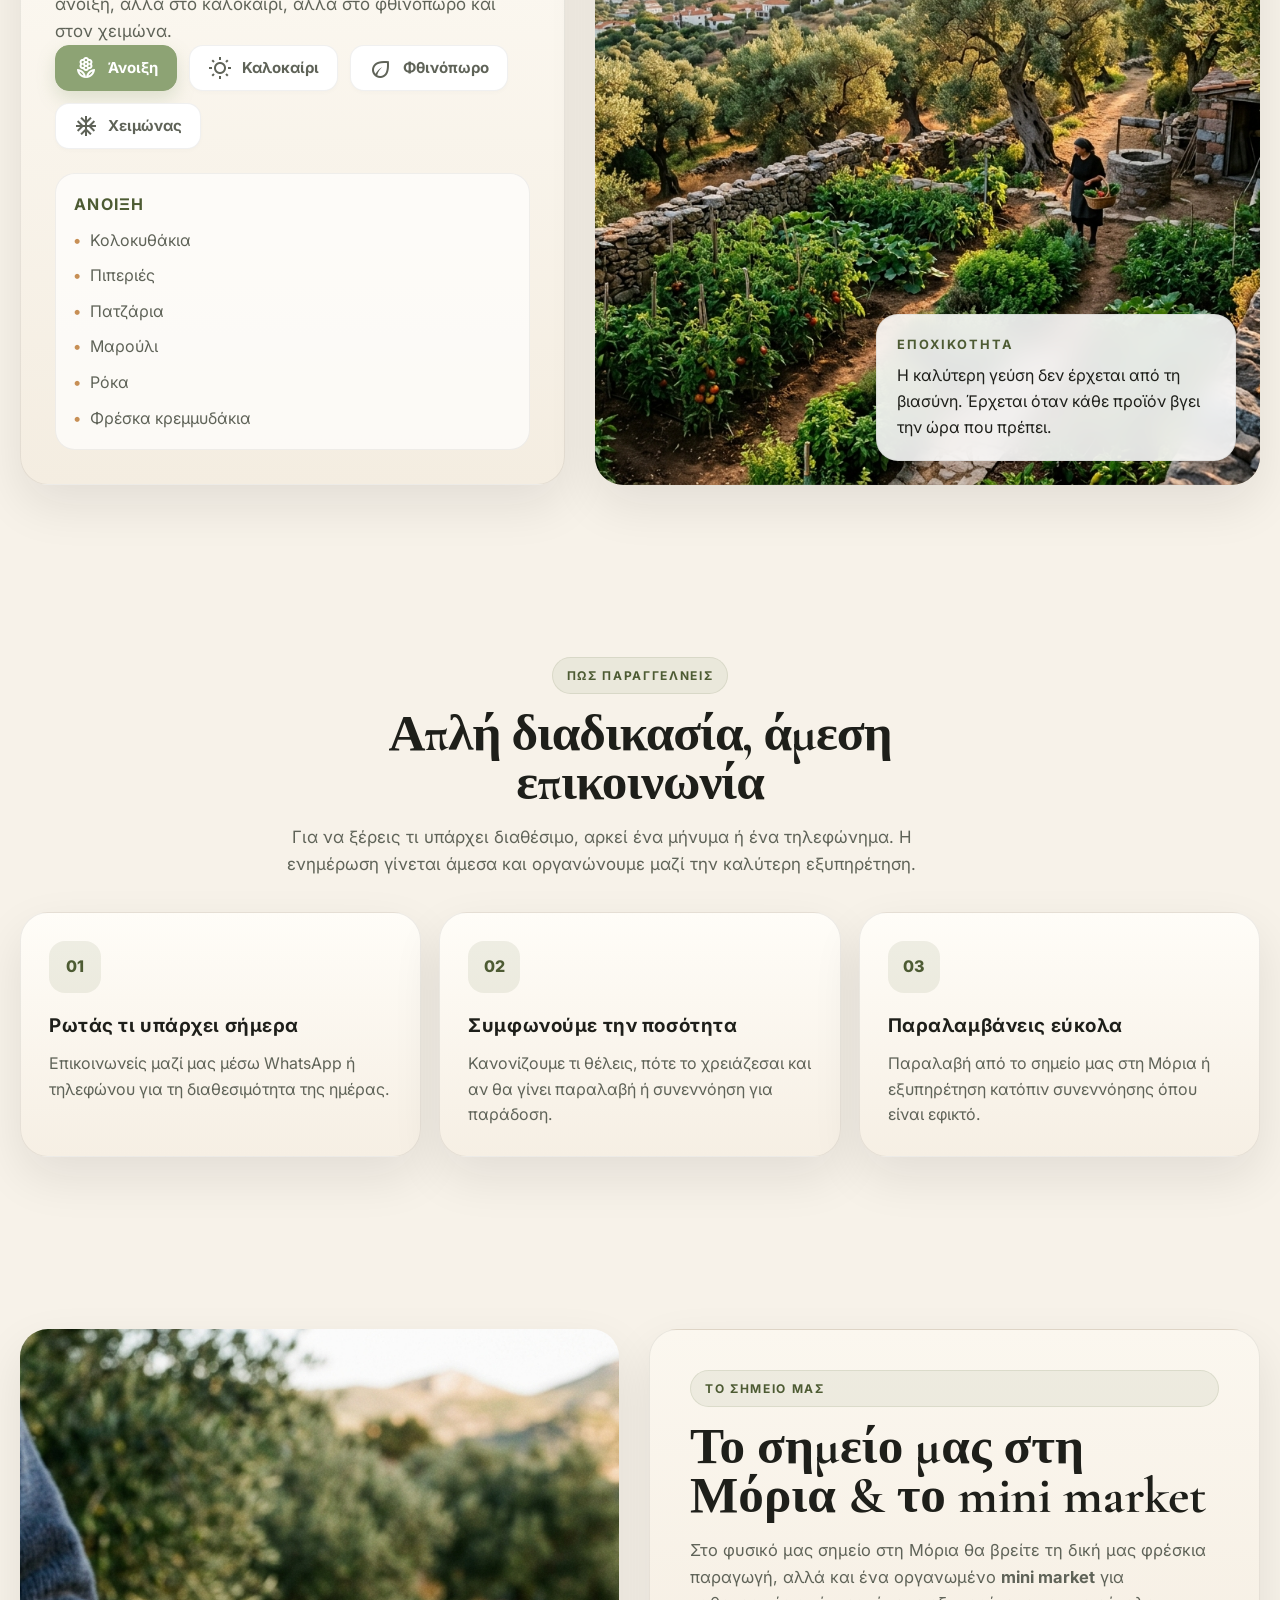
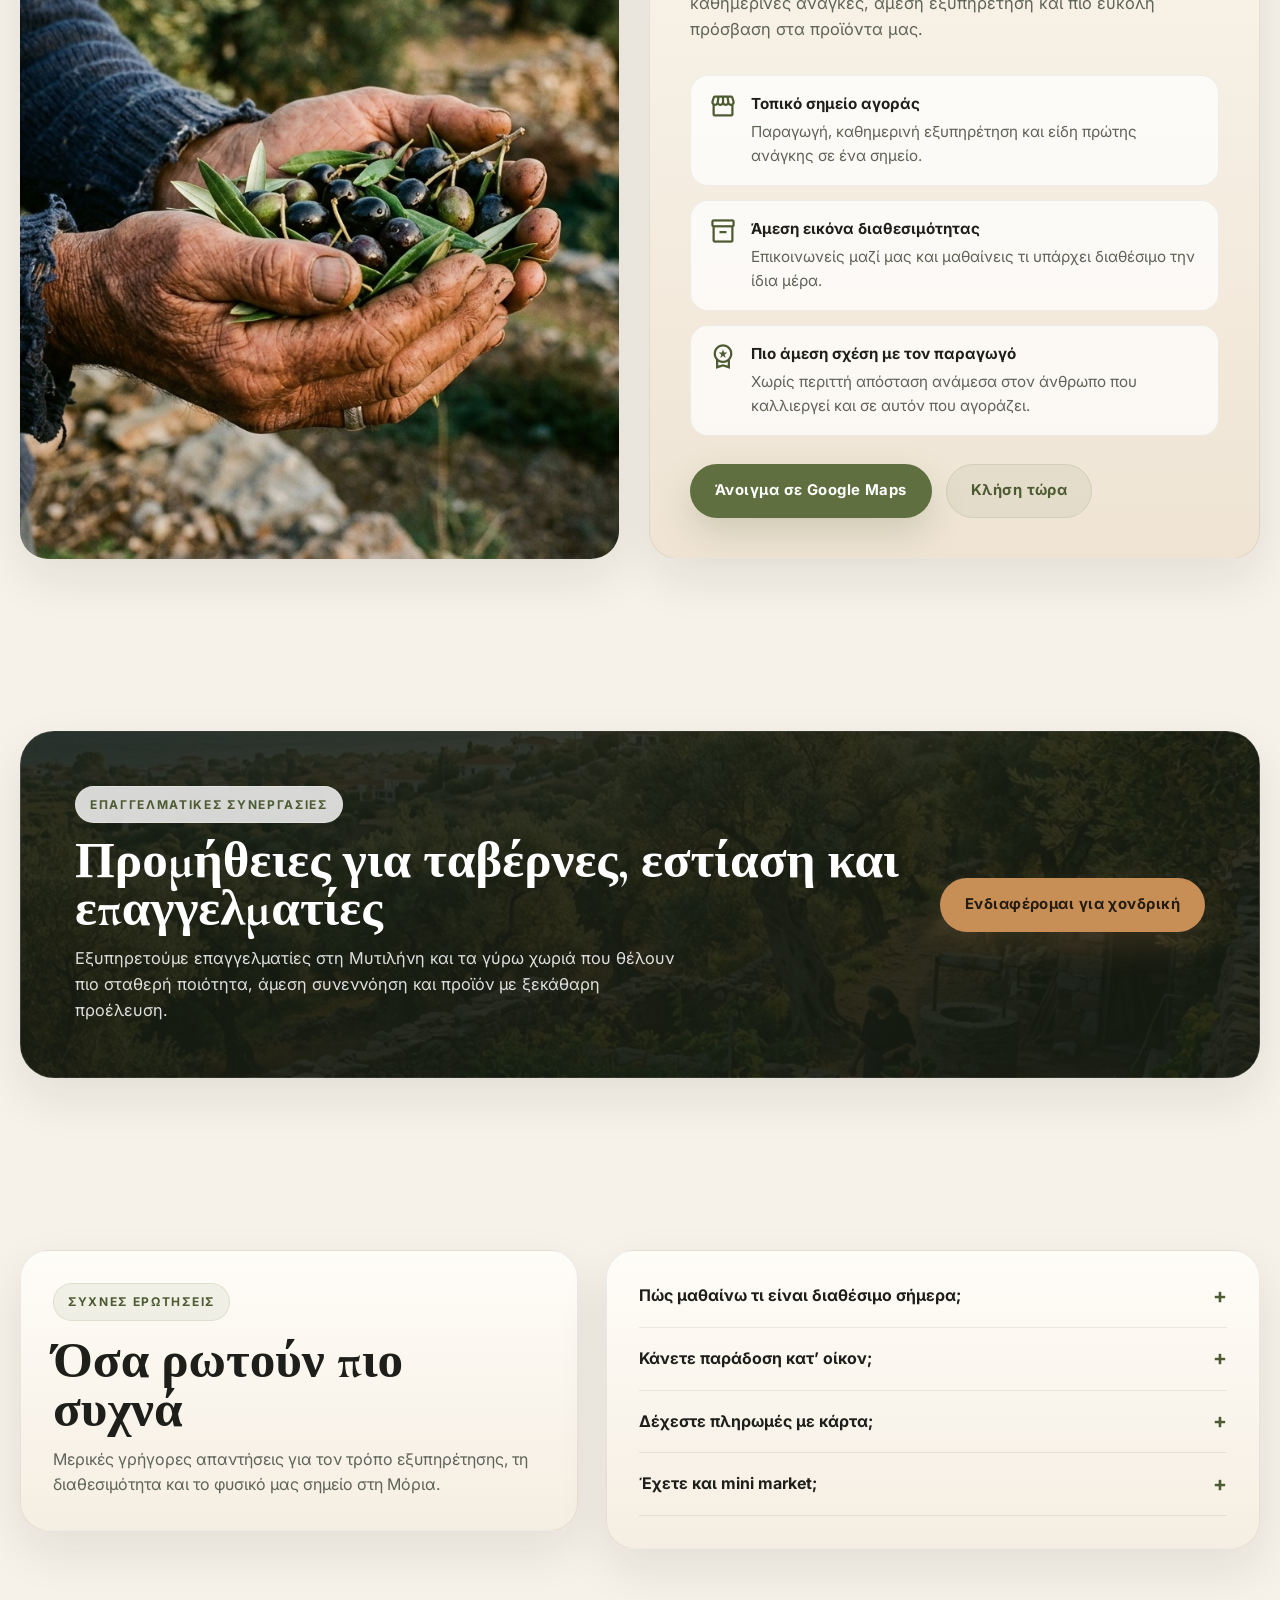
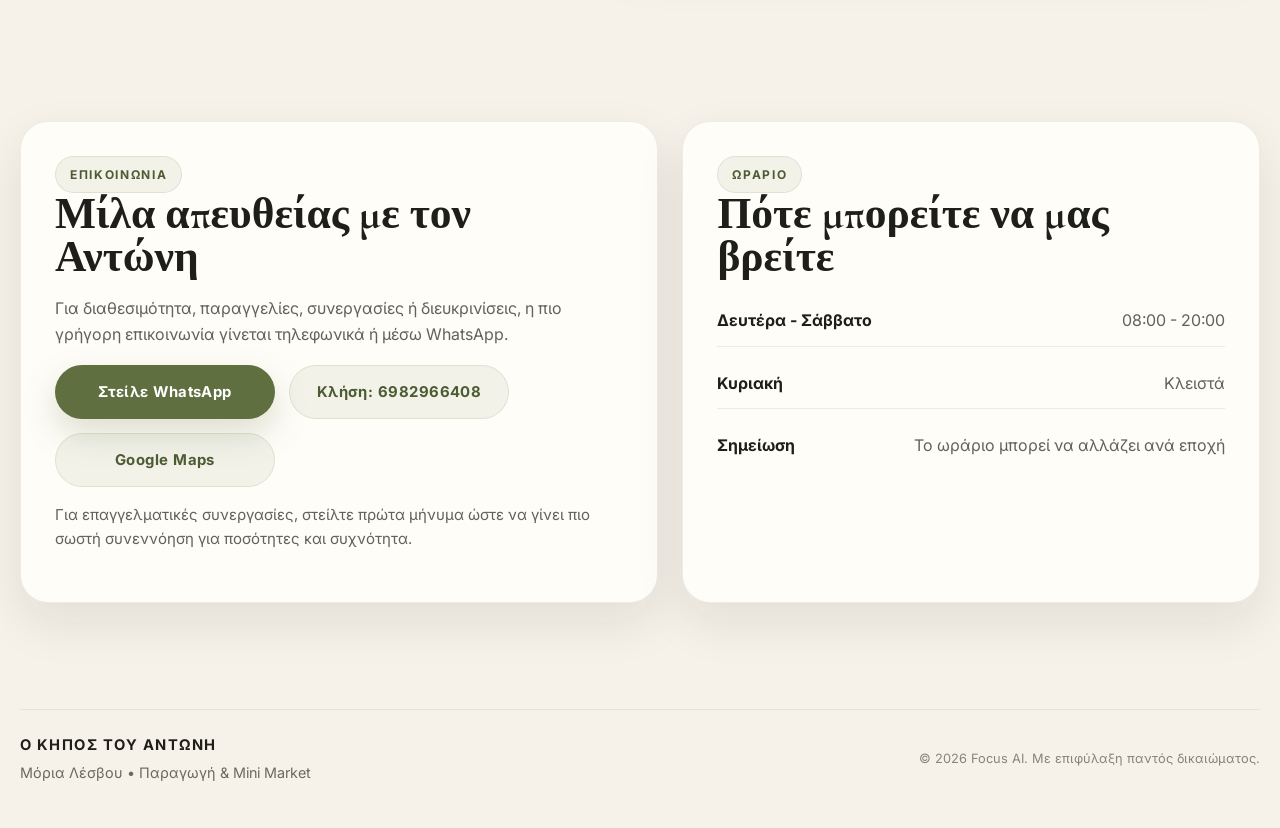
==== commit 4c301c25: "Refactor: extract CSS and JS to external files and optimize mobile logo" ====
--- a/index.html
+++ b/index.html
@@ -20,1176 +20,7 @@
     href="https://fonts.googleapis.com/css2?family=Material+Symbols+Outlined:wght@300;400;500;600&display=swap"
   />
 
-  <style>
-    :root {
-      --bg: #f7f2e9;
-      --surface: #fffdf8;
-      --surface-2: #f2ebdf;
-      --surface-3: #ebe2d2;
-      --text: #1e1f1a;
-      --muted: #5f6358;
-      --line: rgba(35, 35, 28, 0.08);
-      --primary: #5f6f3f;
-      --primary-dark: #4d5b33;
-      --accent: #c78f55;
-      --accent-soft: #ead9c3;
-      --white: #ffffff;
-      --shadow: 0 20px 50px rgba(26, 24, 20, 0.09);
-      --radius-xl: 28px;
-      --radius-lg: 22px;
-      --radius-md: 16px;
-      --container: 1240px;
-    }
-
-    * {
-      box-sizing: border-box;
-    }
-
-    html {
-      scroll-behavior: smooth;
-    }
-
-    body {
-      margin: 0;
-      background: var(--bg);
-      color: var(--text);
-      font-family: "Inter", sans-serif;
-      line-height: 1.6;
-      -webkit-font-smoothing: antialiased;
-      text-rendering: optimizeLegibility;
-      overflow-x: hidden; /* Prevent horizontal scroll */
-    }
-
-    img {
-      display: block;
-      max-width: 100%;
-    }
-
-    a {
-      color: inherit;
-      text-decoration: none;
-    }
-
-    button {
-      font: inherit;
-    }
-
-    .container {
-      width: min(calc(100% - 32px), var(--container));
-      margin-inline: auto;
-    }
-
-    .section {
-      padding: 100px 0;
-    }
-
-    .section-tight {
-      padding: 72px 0;
-    }
-
-    .eyebrow {
-      display: inline-flex;
-      align-items: center;
-      gap: 10px;
-      padding: 8px 14px;
-      border-radius: 999px;
-      background: rgba(255,255,255,0.82);
-      border: 1px solid rgba(255,255,255,0.28);
-      backdrop-filter: blur(8px);
-      color: var(--primary-dark);
-      font-size: 12px;
-      font-weight: 700;
-      letter-spacing: 0.14em;
-      text-transform: uppercase;
-    }
-
-    .eyebrow.dark {
-      background: rgba(95, 111, 63, 0.08);
-      border-color: rgba(95, 111, 63, 0.12);
-      color: var(--primary-dark);
-      backdrop-filter: none;
-    }
-
-    .section-head {
-      max-width: 760px;
-      margin-bottom: 34px;
-    }
-
-    .section-head.center {
-      text-align: center;
-      margin-inline: auto;
-    }
-
-    .section-head h2 {
-      margin: 16px 0 16px;
-      font-family: "Cormorant Garamond", serif;
-      font-size: clamp(2.3rem, 4vw, 4.5rem);
-      line-height: 0.95;
-      letter-spacing: -0.02em;
-    }
-
-    .section-head p {
-      margin: 0;
-      color: var(--muted);
-      font-size: 1.06rem;
-      max-width: 62ch;
-    }
-
-    .btn,
-    .btn-outline,
-    .btn-soft {
-      display: inline-flex;
-      align-items: center;
-      justify-content: center;
-      gap: 10px;
-      min-height: 54px;
-      padding: 0 24px;
-      border-radius: 999px;
-      font-weight: 700;
-      font-size: 0.93rem;
-      letter-spacing: 0.03em;
-      transition: 0.25s ease;
-      border: 1px solid transparent;
-      cursor: pointer;
-      white-space: nowrap;
-    }
-
-    .btn {
-      background: var(--primary);
-      color: var(--white);
-      box-shadow: 0 14px 34px rgba(95, 111, 63, 0.22);
-    }
-
-    .btn:hover {
-      background: var(--primary-dark);
-      transform: translateY(-1px);
-    }
-
-    .btn-outline {
-      background: transparent;
-      border-color: rgba(255,255,255,0.35);
-      color: var(--white);
-      backdrop-filter: blur(8px);
-    }
-
-    .btn-outline:hover {
-      background: rgba(255,255,255,0.1);
-      transform: translateY(-1px);
-    }
-
-    .btn-soft {
-      background: rgba(95, 111, 63, 0.08);
-      color: var(--primary-dark);
-      border-color: rgba(95, 111, 63, 0.12);
-    }
-
-    .btn-soft:hover {
-      background: rgba(95, 111, 63, 0.13);
-      transform: translateY(-1px);
-    }
-
-    /* NAV */
-    .navbar {
-      position: sticky;
-      top: 0;
-      z-index: 1000;
-      border-bottom: 1px solid rgba(26, 28, 23, 0.08);
-      background: rgba(255, 255, 255, 0.96); /* Change to white to match image */
-      backdrop-filter: blur(14px);
-    }
-
-    .navbar-inner {
-      min-height: 78px;
-      display: flex;
-      align-items: center;
-      justify-content: space-between;
-      gap: 18px;
-    }
-
-    .logo {
-      display: flex;
-      align-items: center; /* Change to row alignment */
-      gap: 12px;
-      flex-shrink: 0;
-    }
-
-    .logo-title {
-      font-family: "Cormorant Garamond", serif;
-      font-size: 1.8rem;
-      line-height: 1;
-      color: #3f4c9c; /* Blue/Purple from image */
-      font-weight: 700;
-      letter-spacing: -0.01em;
-    }
-
-    .logo-sub {
-      color: #2d5a27; /* Green from image */
-      font-size: 0.82rem;
-      letter-spacing: 0.15em;
-      text-transform: uppercase;
-      font-weight: 800;
-    }
-
-    .nav-links {
-      display: flex;
-      align-items: center;
-      gap: 24px;
-      list-style: none;
-      padding: 0;
-      margin: 0;
-    }
-
-    .nav-links a {
-      color: var(--text); /* Dark text for light navbar */
-      font-size: 0.93rem;
-      font-weight: 600;
-      position: relative;
-    }
-
-    .nav-links a::after {
-      content: "";
-      position: absolute;
-      left: 0;
-      bottom: -8px;
-      width: 0;
-      height: 2px;
-      background: var(--accent);
-      transition: width 0.25s ease;
-    }
-
-    .nav-links a:hover::after {
-      width: 100%;
-    }
-
-    .nav-cta {
-      display: flex;
-      align-items: center;
-      gap: 12px;
-    }
-
-    .nav-phone {
-      color: var(--text);
-      font-size: 0.92rem;
-      font-weight: 700;
-    }
-
-    .menu-toggle {
-      display: none;
-      width: 46px;
-      height: 46px;
-      border: 1px solid rgba(255,255,255,0.18);
-      border-radius: 14px;
-      background: rgba(30, 31, 26, 0.05);
-      color: var(--text);
-      align-items: center;
-      justify-content: center;
-      cursor: pointer;
-    }
-
-    /* HERO */
-    .hero {
-      position: relative;
-      min-height: 100svh;
-      display: flex;
-      align-items: center;
-      isolation: isolate;
-      overflow: hidden;
-      background:
-        linear-gradient(180deg, rgba(15, 17, 13, 0.08) 0%, rgba(15, 17, 13, 0.28) 22%, rgba(15, 17, 13, 0.58) 100%),
-        url("assets/images/hero.png") center center / cover no-repeat;
-    }
-
-    .hero::before {
-      content: "";
-      position: absolute;
-      inset: 0;
-      background:
-        radial-gradient(circle at 20% 20%, rgba(255, 214, 157, 0.15), transparent 34%),
-        radial-gradient(circle at 80% 25%, rgba(199, 143, 85, 0.15), transparent 30%);
-      z-index: -1;
-    }
-
-    .hero-grid {
-      display: grid;
-      grid-template-columns: 1.1fr 0.65fr;
-      gap: 34px;
-      align-items: end;
-      padding: 64px 0 80px;
-    }
-
-    .hero-copy {
-      max-width: 760px;
-    }
-
-    .hero h1 {
-      margin: 18px 0 18px;
-      font-family: "Cormorant Garamond", serif;
-      color: var(--white);
-      font-size: clamp(3.2rem, 7vw, 7rem);
-      line-height: 0.9;
-      letter-spacing: -0.035em;
-      text-shadow: 0 8px 26px rgba(0,0,0,0.18);
-    }
-
-    .hero p {
-      max-width: 56ch;
-      margin: 0;
-      color: rgba(255,255,255,0.9);
-      font-size: clamp(1.03rem, 1.6vw, 1.2rem);
-    }
-
-    .hero-actions {
-      display: flex;
-      flex-wrap: wrap;
-      gap: 14px;
-      margin-top: 32px;
-    }
-
-    .hero-meta {
-      display: flex;
-      flex-wrap: wrap;
-      gap: 12px;
-      margin-top: 28px;
-    }
-
-    .hero-pill {
-      display: inline-flex;
-      align-items: center;
-      gap: 8px;
-      min-height: 44px;
-      padding: 0 16px;
-      border-radius: 999px;
-      background: rgba(255,255,255,0.12);
-      color: rgba(255,255,255,0.95);
-      border: 1px solid rgba(255,255,255,0.18);
-      backdrop-filter: blur(10px);
-      font-size: 0.9rem;
-      font-weight: 600;
-    }
-
-    .hero-card {
-      align-self: end;
-      background: rgba(255,255,255,0.12);
-      border: 1px solid rgba(255,255,255,0.16);
-      backdrop-filter: blur(16px);
-      padding: 28px;
-      border-radius: var(--radius-xl);
-      color: var(--white);
-      box-shadow: 0 16px 40px rgba(0,0,0,0.16);
-    }
-
-    .hero-card h3 {
-      margin: 0 0 10px;
-      font-family: "Cormorant Garamond", serif;
-      font-size: 2rem;
-      line-height: 1;
-    }
-
-    .hero-card p {
-      margin: 0 0 20px;
-      font-size: 0.96rem;
-      color: rgba(255,255,255,0.88);
-    }
-
-    .hero-card ul {
-      list-style: none;
-      padding: 0;
-      margin: 0;
-      display: grid;
-      gap: 12px;
-    }
-
-    .hero-card li {
-      display: flex;
-      align-items: center;
-      gap: 10px;
-      font-size: 0.95rem;
-      color: rgba(255,255,255,0.94);
-    }
-
-    /* INTRO */
-    .intro-wrap {
-      display: grid;
-      grid-template-columns: 1fr 1fr;
-      gap: 34px;
-      align-items: stretch;
-    }
-
-    .intro-card,
-    .image-card,
-    .stat-card,
-    .spot-panel,
-    .contact-card,
-    .hours-card,
-    .faq-card,
-    .process-card,
-    .season-panel {
-      background: var(--surface);
-      border: 1px solid var(--line);
-      border-radius: var(--radius-xl);
-      box-shadow: var(--shadow);
-    }
-
-    .intro-card {
-      padding: 38px;
-    }
-
-    .intro-card h2 {
-      margin: 16px 0 16px;
-      font-family: "Cormorant Garamond", serif;
-      font-size: clamp(2.2rem, 4vw, 4rem);
-      line-height: 0.96;
-      letter-spacing: -0.025em;
-    }
-
-    .intro-card p {
-      margin: 0 0 18px;
-      color: var(--muted);
-      font-size: 1.02rem;
-    }
-
-    .intro-mini-grid {
-      display: grid;
-      grid-template-columns: 1fr 1fr;
-      gap: 14px;
-      margin-top: 24px;
-    }
-
-    .stat-card {
-      padding: 18px 18px 16px;
-      background: linear-gradient(180deg, #fffdf8, #f7f1e7);
-    }
-
-    .stat-card strong {
-      display: block;
-      font-size: 0.88rem;
-      text-transform: uppercase;
-      letter-spacing: 0.12em;
-      color: var(--primary-dark);
-      margin-bottom: 4px;
-    }
-
-    .stat-card span {
-      color: var(--muted);
-      font-size: 0.96rem;
-    }
-
-    .image-card {
-      min-height: 100%;
-      overflow: hidden;
-      position: relative;
-    }
-
-    .image-card img {
-      width: 100%;
-      height: 100%;
-      object-fit: cover;
-      min-height: 580px;
-    }
-
-    .image-card-badge {
-      position: absolute;
-      left: 24px;
-      bottom: 24px;
-      max-width: 320px;
-      background: rgba(255,255,255,0.88);
-      backdrop-filter: blur(10px);
-      border-radius: 20px;
-      padding: 18px 18px 16px;
-      border: 1px solid rgba(30, 31, 26, 0.08);
-    }
-
-    .image-card-badge strong {
-      display: block;
-      margin-bottom: 8px;
-      font-size: 0.82rem;
-      text-transform: uppercase;
-      letter-spacing: 0.16em;
-      color: var(--primary-dark);
-    }
-
-    /* PRODUCTS */
-    .products-band {
-      padding-top: 26px;
-    }
-
-    .product-grid {
-      display: grid;
-      grid-template-columns: repeat(4, 1fr);
-      gap: 20px;
-    }
-
-    .product-card {
-      position: relative;
-      min-height: 420px;
-      border-radius: 26px;
-      overflow: hidden;
-      color: var(--white);
-      display: flex;
-      align-items: end;
-      box-shadow: var(--shadow);
-    }
-
-    .product-card::before {
-      content: "";
-      position: absolute;
-      inset: 0;
-      background:
-        linear-gradient(180deg, rgba(15,17,13,0.04) 16%, rgba(15,17,13,0.72) 100%);
-      z-index: 1;
-    }
-
-    .product-card img {
-      position: absolute;
-      inset: 0;
-      width: 100%;
-      height: 100%;
-      object-fit: cover;
-    }
-
-    .product-card-content {
-      position: relative;
-      z-index: 2;
-      padding: 24px;
-    }
-
-    .product-card-content .chip {
-      display: inline-flex;
-      align-items: center;
-      gap: 8px;
-      min-height: 34px;
-      padding: 0 12px;
-      border-radius: 999px;
-      background: rgba(255,255,255,0.16);
-      border: 1px solid rgba(255,255,255,0.18);
-      backdrop-filter: blur(10px);
-      font-size: 0.76rem;
-      font-weight: 700;
-      letter-spacing: 0.09em;
-      text-transform: uppercase;
-      margin-bottom: 14px;
-    }
-
-    .product-card h3 {
-      margin: 0 0 10px;
-      font-size: 1.45rem;
-      line-height: 1.05;
-      font-weight: 800;
-    }
-
-    .product-card p {
-      margin: 0;
-      color: rgba(255,255,255,0.9);
-      font-size: 0.96rem;
-      max-width: 26ch;
-    }
-
-    /* SEASONS */
-    .season-layout {
-      display: grid;
-      grid-template-columns: 0.9fr 1.1fr;
-      gap: 30px;
-      align-items: stretch;
-    }
-
-    .season-panel {
-      padding: 34px;
-      background: linear-gradient(180deg, #fffdf8, #f4ede1);
-    }
-
-    .season-tabs {
-      display: flex;
-      flex-wrap: wrap;
-      gap: 10px;
-      margin-bottom: 20px;
-    }
-
-    .season-pill {
-      min-height: 42px;
-      padding: 0 16px;
-      border-radius: 999px;
-      border: 1px solid rgba(95, 111, 63, 0.14);
-      background: rgba(95, 111, 63, 0.06);
-      color: var(--primary-dark);
-      display: inline-flex;
-      align-items: center;
-      gap: 8px;
-      font-size: 0.9rem;
-      font-weight: 700;
-    }
-
-    .season-columns {
-      display: grid;
-      grid-template-columns: repeat(2, 1fr);
-      gap: 14px;
-      margin-top: 18px;
-    }
-
-    .season-list {
-      background: rgba(255,255,255,0.68);
-      border: 1px solid rgba(30,31,26,0.06);
-      border-radius: 20px;
-      padding: 18px;
-    }
-
-    .season-list h4 {
-      margin: 0 0 10px;
-      font-size: 1rem;
-      color: var(--primary-dark);
-      letter-spacing: 0.08em;
-      text-transform: uppercase;
-    }
-
-    .season-list ul {
-      list-style: none;
-      padding: 0;
-      margin: 0;
-      display: grid;
-      gap: 10px;
-      color: var(--muted);
-    }
-
-    .season-list li {
-      display: flex;
-      align-items: center;
-      gap: 10px;
-    }
-
-    .season-list li::before {
-      content: "•";
-      color: var(--accent);
-      font-weight: 900;
-      font-size: 1rem;
-    }
-
-    .season-visual {
-      position: relative;
-      overflow: hidden;
-      border-radius: var(--radius-xl);
-      min-height: 100%;
-      box-shadow: var(--shadow);
-      background: #d5c2a8;
-    }
-
-    .season-visual img {
-      width: 100%;
-      height: 100%;
-      min-height: 540px;
-      object-fit: cover;
-    }
-
-    .season-quote {
-      position: absolute;
-      right: 24px;
-      bottom: 24px;
-      max-width: 360px;
-      padding: 20px;
-      border-radius: 22px;
-      background: rgba(255,255,255,0.88);
-      backdrop-filter: blur(12px);
-      color: var(--text);
-      border: 1px solid rgba(30,31,26,0.06);
-    }
-
-    .season-quote strong {
-      display: block;
-      font-size: 0.8rem;
-      text-transform: uppercase;
-      letter-spacing: 0.16em;
-      color: var(--primary-dark);
-      margin-bottom: 8px;
-    }
-
-    /* PROCESS */
-    .process-grid {
-      display: grid;
-      grid-template-columns: repeat(3, 1fr);
-      gap: 18px;
-    }
-
-    .process-card {
-      padding: 28px;
-      background: linear-gradient(180deg, #fffdf8, #f6efe4);
-    }
-
-    .step {
-      width: 52px;
-      height: 52px;
-      border-radius: 16px;
-      display: inline-flex;
-      align-items: center;
-      justify-content: center;
-      background: rgba(95, 111, 63, 0.1);
-      color: var(--primary-dark);
-      font-weight: 800;
-      font-size: 1rem;
-      margin-bottom: 18px;
-    }
-
-    .process-card h3 {
-      margin: 0 0 10px;
-      font-size: 1.18rem;
-      letter-spacing: 0.03em;
-    }
-
-    .process-card p {
-      margin: 0;
-      color: var(--muted);
-    }
-
-    /* SPOT */
-    .spot-wrap {
-      display: grid;
-      grid-template-columns: 1fr 1.02fr;
-      gap: 30px;
-      align-items: stretch;
-    }
-
-    .spot-image {
-      border-radius: var(--radius-xl);
-      overflow: hidden;
-      box-shadow: var(--shadow);
-      min-height: 100%;
-    }
-
-    .spot-image img {
-      width: 100%;
-      height: 100%;
-      min-height: 560px;
-      object-fit: cover;
-    }
-
-    .spot-panel {
-      padding: 40px;
-      background: linear-gradient(180deg, #fbf7ef, #efe4d4);
-      display: flex;
-      flex-direction: column;
-      justify-content: center;
-    }
-
-    .spot-panel h2 {
-      margin: 16px 0 16px;
-      font-family: "Cormorant Garamond", serif;
-      font-size: clamp(2.3rem, 4vw, 4.2rem);
-      line-height: 0.96;
-    }
-
-    .spot-panel p {
-      margin: 0 0 24px;
-      color: var(--muted);
-      font-size: 1.03rem;
-    }
-
-    .feature-list {
-      display: grid;
-      gap: 14px;
-      margin: 8px 0 28px;
-    }
-
-    .feature-item {
-      display: flex;
-      gap: 14px;
-      align-items: flex-start;
-      padding: 16px 18px;
-      border-radius: 18px;
-      background: rgba(255,255,255,0.72);
-      border: 1px solid rgba(30,31,26,0.06);
-    }
-
-    .feature-item .material-symbols-outlined {
-      color: var(--primary-dark);
-      font-size: 28px;
-    }
-
-    .feature-item strong {
-      display: block;
-      margin-bottom: 4px;
-      font-size: 0.95rem;
-    }
-
-    .feature-item span {
-      display: block;
-      color: var(--muted);
-      font-size: 0.95rem;
-    }
-
-    /* B2B */
-    .b2b {
-      position: relative;
-      overflow: hidden;
-      background:
-        linear-gradient(180deg, rgba(23, 28, 18, 0.86), rgba(23, 28, 18, 0.92)),
-        url("assets/images/hero.png") center center / cover no-repeat;
-      color: var(--white);
-      border-radius: 34px;
-      box-shadow: var(--shadow);
-      border: 1px solid rgba(255,255,255,0.08);
-      padding: 54px;
-    }
-
-    .b2b-grid {
-      display: grid;
-      grid-template-columns: 1.2fr auto;
-      gap: 28px;
-      align-items: center;
-    }
-
-    .b2b h2 {
-      margin: 14px 0 12px;
-      font-family: "Cormorant Garamond", serif;
-      font-size: clamp(2.1rem, 4vw, 4rem);
-      line-height: 0.94;
-    }
-
-    .b2b p {
-      margin: 0;
-      color: rgba(255,255,255,0.86);
-      max-width: 60ch;
-      font-size: 1.02rem;
-    }
-
-    .b2b .btn {
-      background: var(--accent);
-      color: #241b12;
-      box-shadow: 0 14px 34px rgba(199, 143, 85, 0.18);
-    }
-
-    .b2b .btn:hover {
-      background: #d29a62;
-    }
-
-    /* FAQ */
-    .faq-wrap {
-      display: grid;
-      grid-template-columns: 0.92fr 1.08fr;
-      gap: 28px;
-      align-items: start;
-    }
-
-    .faq-card {
-      padding: 32px;
-      background: linear-gradient(180deg, #fffdf8, #f5eee2);
-    }
-
-    .faq-intro h2 {
-      margin: 16px 0 12px;
-      font-family: "Cormorant Garamond", serif;
-      font-size: clamp(2.2rem, 4vw, 4rem);
-      line-height: 0.96;
-    }
-
-    .faq-intro p {
-      margin: 0;
-      color: var(--muted);
-    }
-
-    .faq-list details {
-      border-bottom: 1px solid rgba(30,31,26,0.08);
-      padding: 18px 0;
-    }
-
-    .faq-list details:first-child {
-      padding-top: 0;
-    }
-
-    .faq-list summary {
-      list-style: none;
-      cursor: pointer;
-      font-weight: 700;
-      font-size: 1rem;
-      display: flex;
-      align-items: center;
-      justify-content: space-between;
-      gap: 18px;
-    }
-
-    .faq-list summary::-webkit-details-marker {
-      display: none;
-    }
-
-    .faq-list summary::after {
-      content: "+";
-      font-size: 1.3rem;
-      line-height: 1;
-      color: var(--primary-dark);
-      flex-shrink: 0;
-    }
-
-    .faq-list details[open] summary::after {
-      content: "−";
-    }
-
-    .faq-list p {
-      margin: 12px 0 0;
-      color: var(--muted);
-      padding-right: 18px;
-    }
-
-    /* CONTACT */
-    .contact-grid {
-      display: grid;
-      grid-template-columns: 1.05fr 0.95fr;
-      gap: 24px;
-      align-items: stretch;
-    }
-
-    .contact-card,
-    .hours-card {
-      padding: 34px;
-    }
-
-    .contact-card h2,
-    .hours-card h3 {
-      margin: 0 0 18px;
-      font-family: "Cormorant Garamond", serif;
-      font-size: clamp(2rem, 3.4vw, 3.4rem);
-      line-height: 0.98;
-    }
-
-    .contact-card p,
-    .hours-card p {
-      color: var(--muted);
-      margin: 0 0 16px;
-    }
-
-    .action-stack {
-      display: flex;
-      flex-wrap: wrap;
-      gap: 14px;
-      margin-top: 18px;
-    }
-
-    .action-stack .btn,
-    .action-stack .btn-soft {
-      min-width: 220px;
-    }
-
-    .hours-list {
-      display: grid;
-      gap: 12px;
-      margin-top: 16px;
-    }
-
-    .hours-row {
-      display: flex;
-      justify-content: space-between;
-      gap: 18px;
-      padding: 12px 0;
-      border-bottom: 1px solid rgba(30,31,26,0.08);
-    }
-
-    .hours-row:last-child {
-      border-bottom: 0;
-      padding-bottom: 0;
-    }
-
-    .hours-row span:first-child {
-      color: var(--text);
-      font-weight: 700;
-    }
-
-    .hours-row span:last-child {
-      color: var(--muted);
-    }
-
-    .contact-note {
-      margin-top: 16px !important;
-      font-size: 0.94rem;
-    }
-
-    /* FOOTER */
-    .footer {
-      padding: 34px 0 44px;
-      color: #6a6a60;
-    }
-
-    .footer-inner {
-      display: flex;
-      align-items: center;
-      justify-content: space-between;
-      gap: 16px;
-      flex-wrap: wrap;
-      border-top: 1px solid rgba(30,31,26,0.08);
-      padding-top: 24px;
-    }
-
-    .footer-brand {
-      display: flex;
-      flex-direction: column;
-      gap: 4px;
-    }
-
-    .footer-brand strong {
-      color: var(--text);
-      letter-spacing: 0.1em;
-      text-transform: uppercase;
-      font-size: 0.92rem;
-    }
-
-    .footer-brand span {
-      font-size: 0.9rem;
-    }
-
-    /* MOBILE NAV */
-    @media (max-width: 1080px) {
-      .navbar-inner {
-        gap: 8px;
-        min-height: 70px;
-        padding: 0 4px;
-      }
-      .logo {
-        flex-direction: column;
-        align-items: flex-start;
-        gap: 2px;
-      }
-      .logo-title {
-        font-size: 1.25rem;
-      }
-      .logo-sub {
-        font-size: 0.6rem;
-        letter-spacing: 0.08em;
-      }
-      .lang-switcher {
-        margin-right: 4px !important;
-        padding-right: 4px !important;
-        font-size: 0.7rem !important;
-      }
-
-      .nav-links,
-      .nav-cta .nav-phone,
-      .nav-cta .btn-soft {
-        display: none;
-      }
-
-      .menu-toggle {
-        display: inline-flex;
-      }
-
-      .mobile-panel {
-        position: fixed;
-        inset: 72px 12px auto 12px;
-        background: rgba(26, 28, 23, 0.98);
-        border: 1px solid rgba(255,255,255,0.12);
-        border-radius: 20px;
-        padding: 14px;
-        display: none;
-        box-shadow: 0 18px 40px rgba(0,0,0,0.35);
-        z-index: 1001;
-      }
-
-      .mobile-panel.open {
-        display: block;
-      }
-
-      .mobile-panel a {
-        display: block;
-        color: rgba(255,255,255,0.94);
-        padding: 14px 8px;
-        font-weight: 600;
-        border-bottom: 1px solid rgba(255,255,255,0.08);
-      }
-
-      .mobile-panel a:last-child {
-        border-bottom: 0;
-      }
-    }
-
-    /* RESPONSIVE */
-    @media (max-width: 1024px) {
-      .hero-grid,
-      .intro-wrap,
-      .season-layout,
-      .spot-wrap,
-      .faq-wrap,
-      .contact-grid,
-      .b2b-grid {
-        grid-template-columns: 1fr;
-      }
-
-      .product-grid {
-        grid-template-columns: repeat(2, 1fr);
-      }
-
-      .process-grid {
-        grid-template-columns: 1fr;
-      }
-
-      .hero-card {
-        max-width: 520px;
-      }
-
-      .image-card img,
-      .spot-image img,
-      .season-visual img {
-        min-height: 420px;
-      }
-
-      .b2b {
-        padding: 40px 30px;
-      }
-    }
-
-    @media (max-width: 720px) {
-      .section {
-        padding: 78px 0;
-      }
-
-      .section-tight {
-        padding: 56px 0;
-      }
-
-      .hero {
-        min-height: auto;
-      }
-
-      .hero-grid {
-        padding: 44px 0 56px;
-      }
-
-      .hero h1 {
-        font-size: clamp(2.8rem, 13vw, 4.6rem);
-      }
-
-      .hero-actions,
-      .hero-meta,
-      .action-stack {
-        flex-direction: column;
-        align-items: stretch;
-      }
-
-      .hero-card {
-        padding: 22px;
-      }
-
-      .intro-card,
-      .season-panel,
-      .spot-panel,
-      .contact-card,
-      .hours-card,
-      .faq-card,
-      .process-card {
-        padding: 24px;
-      }
-
-      .product-grid,
-      .season-columns,
-      .intro-mini-grid {
-        grid-template-columns: 1fr;
-      }
-
-      .product-card {
-        min-height: 360px;
-      }
-
-      .footer-inner {
-        flex-direction: column;
-        align-items: flex-start;
-      }
-    }
-    .mobile-panel {
-      display: none; /* Global default to avoid visibility on desktop */
-    }
-  </style>
+  <link rel="stylesheet" href="css/style.css" />
 </head>
 <body>
 
@@ -1406,14 +237,14 @@
         </div>
 
         <div class="season-tabs">
-          <div class="season-pill"><span class="material-symbols-outlined">local_florist</span>Άνοιξη</div>
-          <div class="season-pill"><span class="material-symbols-outlined">wb_sunny</span>Καλοκαίρι</div>
-          <div class="season-pill"><span class="material-symbols-outlined">eco</span>Φθινόπωρο</div>
-          <div class="season-pill"><span class="material-symbols-outlined">ac_unit</span>Χειμώνας</div>
-        </div>
-
-        <div class="season-columns">
-          <div class="season-list">
+          <button class="season-pill active" data-season="spring"><span class="material-symbols-outlined">local_florist</span>Άνοιξη</button>
+          <button class="season-pill" data-season="summer"><span class="material-symbols-outlined">wb_sunny</span>Καλοκαίρι</button>
+          <button class="season-pill" data-season="autumn"><span class="material-symbols-outlined">eco</span>Φθινόπωρο</button>
+          <button class="season-pill" data-season="winter"><span class="material-symbols-outlined">ac_unit</span>Χειμώνας</button>
+        </div>
+
+        <div class="season-content">
+          <div class="season-list active" id="spring">
             <h4>Άνοιξη</h4>
             <ul>
               <li>Κολοκυθάκια</li>
@@ -1425,7 +256,7 @@
             </ul>
           </div>
 
-          <div class="season-list">
+          <div class="season-list" id="summer">
             <h4>Καλοκαίρι</h4>
             <ul>
               <li>Ντομάτες</li>
@@ -1436,7 +267,7 @@
             </ul>
           </div>
 
-          <div class="season-list">
+          <div class="season-list" id="autumn">
             <h4>Φθινόπωρο</h4>
             <ul>
               <li>Φρέσκο ελαιόλαδο</li>
@@ -1446,7 +277,7 @@
             </ul>
           </div>
 
-          <div class="season-list">
+          <div class="season-list" id="winter">
             <h4>Χειμώνας</h4>
             <ul>
               <li>Κουνουπίδι</li>
@@ -1668,29 +499,6 @@
     </div>
   </footer>
 
-  <script>
-    const toggle = document.getElementById("menuToggle");
-    const mobilePanel = document.getElementById("mobilePanel");
-
-    if (toggle && mobilePanel) {
-      toggle.addEventListener("click", () => {
-        mobilePanel.classList.toggle("open");
-      });
-
-      mobilePanel.querySelectorAll("a").forEach((link) => {
-        link.addEventListener("click", () => {
-          mobilePanel.classList.remove("open");
-        });
-      });
-
-      document.addEventListener("click", (e) => {
-        const isInsidePanel = mobilePanel.contains(e.target);
-        const isToggle = toggle.contains(e.target);
-        if (!isInsidePanel && !isToggle) {
-          mobilePanel.classList.remove("open");
-        }
-      });
-    }
-  </script>
+  <script src="js/main.js"></script>
 </body>
 </html>
--- a/css/style.css
+++ b/css/style.css
@@ -0,0 +1,1198 @@
+:root {
+  --bg: #f7f2e9;
+  --surface: #fffdf8;
+  --surface-2: #f2ebdf;
+  --surface-3: #ebe2d2;
+  --text: #1e1f1a;
+  --muted: #5f6358;
+  --line: rgba(35, 35, 28, 0.08);
+  --primary: #5f6f3f;
+  --primary-dark: #4d5b33;
+  --accent: #c78f55;
+  --accent-soft: #ead9c3;
+  --white: #ffffff;
+  --shadow: 0 20px 50px rgba(26, 24, 20, 0.09);
+  --radius-xl: 28px;
+  --radius-lg: 22px;
+  --radius-md: 16px;
+  --container: 1240px;
+}
+
+* {
+  box-sizing: border-box;
+}
+
+html {
+  scroll-behavior: smooth;
+}
+
+body {
+  margin: 0;
+  background: var(--bg);
+  color: var(--text);
+  font-family: "Inter", sans-serif;
+  line-height: 1.6;
+  -webkit-font-smoothing: antialiased;
+  text-rendering: optimizeLegibility;
+  overflow-x: hidden; /* Prevent horizontal scroll */
+}
+
+img {
+  display: block;
+  max-width: 100%;
+}
+
+a {
+  color: inherit;
+  text-decoration: none;
+}
+
+button {
+  font: inherit;
+}
+
+.container {
+  width: min(calc(100% - 32px), var(--container));
+  margin-inline: auto;
+}
+
+.section {
+  padding: 100px 0;
+}
+
+.section-tight {
+  padding: 72px 0;
+}
+
+.eyebrow {
+  display: inline-flex;
+  align-items: center;
+  gap: 10px;
+  padding: 8px 14px;
+  border-radius: 999px;
+  background: rgba(255,255,255,0.82);
+  border: 1px solid rgba(255,255,255,0.28);
+  backdrop-filter: blur(8px);
+  color: var(--primary-dark);
+  font-size: 12px;
+  font-weight: 700;
+  letter-spacing: 0.14em;
+  text-transform: uppercase;
+}
+
+.eyebrow.dark {
+  background: rgba(95, 111, 63, 0.08);
+  border-color: rgba(95, 111, 63, 0.12);
+  color: var(--primary-dark);
+  backdrop-filter: none;
+}
+
+.section-head {
+  max-width: 760px;
+  margin-bottom: 34px;
+}
+
+.section-head.center {
+  text-align: center;
+  margin-inline: auto;
+}
+
+.section-head h2 {
+  margin: 16px 0 16px;
+  font-family: "Cormorant Garamond", serif;
+  font-size: clamp(2.3rem, 4vw, 4.5rem);
+  line-height: 0.95;
+  letter-spacing: -0.02em;
+}
+
+.section-head p {
+  margin: 0;
+  color: var(--muted);
+  font-size: 1.06rem;
+  max-width: 62ch;
+}
+
+.btn,
+.btn-outline,
+.btn-soft {
+  display: inline-flex;
+  align-items: center;
+  justify-content: center;
+  gap: 10px;
+  min-height: 54px;
+  padding: 0 24px;
+  border-radius: 999px;
+  font-weight: 700;
+  font-size: 0.93rem;
+  letter-spacing: 0.03em;
+  transition: 0.25s ease;
+  border: 1px solid transparent;
+  cursor: pointer;
+  white-space: nowrap;
+}
+
+.btn {
+  background: var(--primary);
+  color: var(--white);
+  box-shadow: 0 14px 34px rgba(95, 111, 63, 0.22);
+}
+
+.btn:hover {
+  background: var(--primary-dark);
+  transform: translateY(-1px);
+}
+
+.btn-outline {
+  background: transparent;
+  border-color: rgba(255,255,255,0.35);
+  color: var(--white);
+  backdrop-filter: blur(8px);
+}
+
+.btn-outline:hover {
+  background: rgba(255,255,255,0.1);
+  transform: translateY(-1px);
+}
+
+.btn-soft {
+  background: rgba(95, 111, 63, 0.08);
+  color: var(--primary-dark);
+  border-color: rgba(95, 111, 63, 0.12);
+}
+
+.btn-soft:hover {
+  background: rgba(95, 111, 63, 0.13);
+  transform: translateY(-1px);
+}
+
+/* NAV */
+.navbar {
+  position: sticky;
+  top: 0;
+  z-index: 1000;
+  border-bottom: 1px solid rgba(26, 28, 23, 0.08);
+  background: rgba(255, 255, 255, 0.96); /* Change to white to match image */
+  backdrop-filter: blur(14px);
+}
+
+.navbar-inner {
+  min-height: 78px;
+  display: flex;
+  align-items: center;
+  justify-content: space-between;
+  gap: 18px;
+}
+
+.logo {
+  display: flex;
+  align-items: center; /* Change to row alignment */
+  gap: 12px;
+  flex-shrink: 0;
+}
+
+.logo-title {
+  font-family: "Cormorant Garamond", serif;
+  font-size: 1.8rem;
+  line-height: 1;
+  color: #3f4c9c; /* Blue/Purple from image */
+  font-weight: 700;
+  letter-spacing: -0.01em;
+}
+
+.logo-sub {
+  color: #2d5a27; /* Green from image */
+  font-size: 0.82rem;
+  letter-spacing: 0.15em;
+  text-transform: uppercase;
+  font-weight: 800;
+}
+
+.nav-links {
+  display: flex;
+  align-items: center;
+  gap: 24px;
+  list-style: none;
+  padding: 0;
+  margin: 0;
+}
+
+.nav-links a {
+  color: var(--text); /* Dark text for light navbar */
+  font-size: 0.93rem;
+  font-weight: 600;
+  position: relative;
+}
+
+.nav-links a::after {
+  content: "";
+  position: absolute;
+  left: 0;
+  bottom: -8px;
+  width: 0;
+  height: 2px;
+  background: var(--accent);
+  transition: width 0.25s ease;
+}
+
+.nav-links a:hover::after {
+  width: 100%;
+}
+
+.nav-cta {
+  display: flex;
+  align-items: center;
+  gap: 12px;
+}
+
+.nav-phone {
+  color: var(--text);
+  font-size: 0.92rem;
+  font-weight: 700;
+}
+
+.menu-toggle {
+  display: none;
+  width: 46px;
+  height: 46px;
+  border: 1px solid rgba(255,255,255,0.18);
+  border-radius: 14px;
+  background: rgba(30, 31, 26, 0.05);
+  color: var(--text);
+  align-items: center;
+  justify-content: center;
+  cursor: pointer;
+}
+
+/* HERO */
+.hero {
+  position: relative;
+  min-height: 100svh;
+  display: flex;
+  align-items: center;
+  isolation: isolate;
+  overflow: hidden;
+  background:
+    linear-gradient(180deg, rgba(15, 17, 13, 0.08) 0%, rgba(15, 17, 13, 0.28) 22%, rgba(15, 17, 13, 0.58) 100%),
+    url("../assets/images/hero.png") center center / cover no-repeat;
+}
+
+.hero::before {
+  content: "";
+  position: absolute;
+  inset: 0;
+  background:
+    radial-gradient(circle at 20% 20%, rgba(255, 214, 157, 0.15), transparent 34%),
+    radial-gradient(circle at 80% 25%, rgba(199, 143, 85, 0.15), transparent 30%);
+  z-index: -1;
+}
+
+.hero-grid {
+  display: grid;
+  grid-template-columns: 1.1fr 0.65fr;
+  gap: 34px;
+  align-items: end;
+  padding: 64px 0 80px;
+}
+
+.hero-copy {
+  max-width: 760px;
+}
+
+.hero h1 {
+  margin: 18px 0 18px;
+  font-family: "Cormorant Garamond", serif;
+  color: var(--white);
+  font-size: clamp(3.2rem, 7vw, 7rem);
+  line-height: 0.9;
+  letter-spacing: -0.035em;
+  text-shadow: 0 8px 26px rgba(0,0,0,0.18);
+}
+
+.hero p {
+  max-width: 56ch;
+  margin: 0;
+  color: rgba(255,255,255,0.9);
+  font-size: clamp(1.03rem, 1.6vw, 1.2rem);
+}
+
+.hero-actions {
+  display: flex;
+  flex-wrap: wrap;
+  gap: 14px;
+  margin-top: 32px;
+}
+
+.hero-meta {
+  display: flex;
+  flex-wrap: wrap;
+  gap: 12px;
+  margin-top: 28px;
+}
+
+.hero-pill {
+  display: inline-flex;
+  align-items: center;
+  gap: 8px;
+  min-height: 44px;
+  padding: 0 16px;
+  border-radius: 999px;
+  background: rgba(255,255,255,0.12);
+  color: rgba(255,255,255,0.95);
+  border: 1px solid rgba(255,255,255,0.18);
+  backdrop-filter: blur(10px);
+  font-size: 0.9rem;
+  font-weight: 600;
+}
+
+.hero-card {
+  align-self: end;
+  background: rgba(255,255,255,0.12);
+  border: 1px solid rgba(255,255,255,0.16);
+  backdrop-filter: blur(16px);
+  padding: 28px;
+  border-radius: var(--radius-xl);
+  color: var(--white);
+  box-shadow: 0 16px 40px rgba(0,0,0,0.16);
+}
+
+.hero-card h3 {
+  margin: 0 0 10px;
+  font-family: "Cormorant Garamond", serif;
+  font-size: 2rem;
+  line-height: 1;
+}
+
+.hero-card p {
+  margin: 0 0 20px;
+  font-size: 0.96rem;
+  color: rgba(255,255,255,0.88);
+}
+
+.hero-card ul {
+  list-style: none;
+  padding: 0;
+  margin: 0;
+  display: grid;
+  gap: 12px;
+}
+
+.hero-card li {
+  display: flex;
+  align-items: center;
+  gap: 10px;
+  font-size: 0.95rem;
+  color: rgba(255,255,255,0.94);
+}
+
+/* INTRO */
+.intro-wrap {
+  display: grid;
+  grid-template-columns: 1fr 1fr;
+  gap: 34px;
+  align-items: stretch;
+}
+
+.intro-card,
+.image-card,
+.stat-card,
+.spot-panel,
+.contact-card,
+.hours-card,
+.faq-card,
+.process-card,
+.season-panel {
+  background: var(--surface);
+  border: 1px solid var(--line);
+  border-radius: var(--radius-xl);
+  box-shadow: var(--shadow);
+}
+
+.intro-card {
+  padding: 38px;
+}
+
+.intro-card h2 {
+  margin: 16px 0 16px;
+  font-family: "Cormorant Garamond", serif;
+  font-size: clamp(2.2rem, 4vw, 4rem);
+  line-height: 0.96;
+  letter-spacing: -0.025em;
+}
+
+.intro-card p {
+  margin: 0 0 18px;
+  color: var(--muted);
+  font-size: 1.02rem;
+}
+
+.intro-mini-grid {
+  display: grid;
+  grid-template-columns: 1fr 1fr;
+  gap: 14px;
+  margin-top: 24px;
+}
+
+.stat-card {
+  padding: 18px 18px 16px;
+  background: linear-gradient(180deg, #fffdf8, #f7f1e7);
+}
+
+.stat-card strong {
+  display: block;
+  font-size: 0.88rem;
+  text-transform: uppercase;
+  letter-spacing: 0.12em;
+  color: var(--primary-dark);
+  margin-bottom: 4px;
+}
+
+.stat-card span {
+  color: var(--muted);
+  font-size: 0.96rem;
+}
+
+.image-card {
+  min-height: 100%;
+  overflow: hidden;
+  position: relative;
+}
+
+.image-card img {
+  width: 100%;
+  height: 100%;
+  object-fit: cover;
+  min-height: 580px;
+}
+
+.image-card-badge {
+  position: absolute;
+  left: 24px;
+  bottom: 24px;
+  max-width: 320px;
+  background: rgba(255,255,255,0.88);
+  backdrop-filter: blur(10px);
+  border-radius: 20px;
+  padding: 18px 18px 16px;
+  border: 1px solid rgba(30, 31, 26, 0.08);
+}
+
+.image-card-badge strong {
+  display: block;
+  margin-bottom: 8px;
+  font-size: 0.82rem;
+  text-transform: uppercase;
+  letter-spacing: 0.16em;
+  color: var(--primary-dark);
+}
+
+/* PRODUCTS */
+.products-band {
+  padding-top: 26px;
+}
+
+.product-grid {
+  display: grid;
+  grid-template-columns: repeat(4, 1fr);
+  gap: 20px;
+}
+
+.product-card {
+  position: relative;
+  min-height: 420px;
+  border-radius: 26px;
+  overflow: hidden;
+  color: var(--white);
+  display: flex;
+  align-items: end;
+  box-shadow: var(--shadow);
+}
+
+.product-card::before {
+  content: "";
+  position: absolute;
+  inset: 0;
+  background:
+    linear-gradient(180deg, rgba(15,17,13,0.04) 16%, rgba(15,17,13,0.72) 100%);
+  z-index: 1;
+}
+
+.product-card img {
+  position: absolute;
+  inset: 0;
+  width: 100%;
+  height: 100%;
+  object-fit: cover;
+}
+
+.product-card-content {
+  position: relative;
+  z-index: 2;
+  padding: 24px;
+}
+
+.product-card-content .chip {
+  display: inline-flex;
+  align-items: center;
+  gap: 8px;
+  min-height: 34px;
+  padding: 0 12px;
+  border-radius: 999px;
+  background: rgba(255,255,255,0.16);
+  border: 1px solid rgba(255,255,255,0.18);
+  backdrop-filter: blur(10px);
+  font-size: 0.76rem;
+  font-weight: 700;
+  letter-spacing: 0.09em;
+  text-transform: uppercase;
+  margin-bottom: 14px;
+}
+
+.product-card h3 {
+  margin: 0 0 10px;
+  font-size: 1.45rem;
+  line-height: 1.05;
+  font-weight: 800;
+}
+
+.product-card p {
+  margin: 0;
+  color: rgba(255,255,255,0.9);
+  font-size: 0.96rem;
+  max-width: 26ch;
+}
+
+/* SEASONS */
+.season-layout {
+  display: grid;
+  grid-template-columns: 0.9fr 1.1fr;
+  gap: 30px;
+  align-items: stretch;
+}
+
+.season-panel {
+  padding: 34px;
+  background: linear-gradient(180deg, #fffdf8, #f4ede1);
+}
+
+.season-tabs {
+  display: flex;
+  flex-wrap: wrap;
+  gap: 12px;
+  margin-bottom: 24px;
+}
+
+.season-pill {
+  min-height: 46px;
+  padding: 0 18px;
+  border-radius: 14px;
+  border: 1px solid rgba(0,0,0,0.06);
+  background: var(--white);
+  color: var(--muted);
+  display: inline-flex;
+  align-items: center;
+  gap: 10px;
+  font-size: 0.94rem;
+  font-weight: 700;
+  cursor: pointer;
+  transition: all 0.3s cubic-bezier(0.4, 0, 0.2, 1);
+  box-shadow: 0 2px 4px rgba(0,0,0,0.02);
+}
+
+.season-pill:hover {
+  transform: translateY(-2px);
+  box-shadow: 0 4px 12px rgba(0,0,0,0.05);
+  border-color: rgba(0,0,0,0.1);
+}
+
+/* Active States with Earthy Colors */
+.season-pill.active[data-season="spring"] { background: #8da374; color: white; border-color: #8da374; box-shadow: 0 8px 18px rgba(141, 163, 116, 0.25); }
+.season-pill.active[data-season="summer"] { background: #d4a373; color: white; border-color: #d4a373; box-shadow: 0 8px 18px rgba(212, 163, 115, 0.25); }
+.season-pill.active[data-season="autumn"] { background: #a86d4d; color: white; border-color: #a86d4d; box-shadow: 0 8px 18px rgba(168, 109, 77, 0.25); }
+.season-pill.active[data-season="winter"] { background: #7e8a8c; color: white; border-color: #7e8a8c; box-shadow: 0 8px 18px rgba(126, 138, 140, 0.25); }
+
+.season-content {
+  position: relative;
+}
+
+.season-list {
+  display: none;
+  background: rgba(255,255,255,0.68);
+  border: 1px solid rgba(30,31,26,0.06);
+  border-radius: 20px;
+  padding: 24px;
+  animation: fadeInSeason 0.4s ease-out;
+}
+
+@keyframes fadeInSeason {
+  from { opacity: 0; transform: translateY(10px); }
+  to { opacity: 1; transform: translateY(0); }
+}
+
+.season-list.active {
+  display: block;
+}
+
+.season-list {
+  background: rgba(255,255,255,0.68);
+  border: 1px solid rgba(30,31,26,0.06);
+  border-radius: 20px;
+  padding: 18px;
+}
+
+.season-list h4 {
+  margin: 0 0 10px;
+  font-size: 1rem;
+  color: var(--primary-dark);
+  letter-spacing: 0.08em;
+  text-transform: uppercase;
+}
+
+.season-list ul {
+  list-style: none;
+  padding: 0;
+  margin: 0;
+  display: grid;
+  gap: 10px;
+  color: var(--muted);
+}
+
+.season-list li {
+  display: flex;
+  align-items: center;
+  gap: 10px;
+}
+
+.season-list li::before {
+  content: "•";
+  color: var(--accent);
+  font-weight: 900;
+  font-size: 1rem;
+}
+
+.season-visual {
+  position: relative;
+  overflow: hidden;
+  border-radius: var(--radius-xl);
+  min-height: 100%;
+  box-shadow: var(--shadow);
+  background: #d5c2a8;
+}
+
+.season-visual img {
+  width: 100%;
+  height: 100%;
+  min-height: 540px;
+  object-fit: cover;
+}
+
+.season-quote {
+  position: absolute;
+  right: 24px;
+  bottom: 24px;
+  max-width: 360px;
+  padding: 20px;
+  border-radius: 22px;
+  background: rgba(255,255,255,0.88);
+  backdrop-filter: blur(12px);
+  color: var(--text);
+  border: 1px solid rgba(30,31,26,0.06);
+}
+
+.season-quote strong {
+  display: block;
+  font-size: 0.8rem;
+  text-transform: uppercase;
+  letter-spacing: 0.16em;
+  color: var(--primary-dark);
+  margin-bottom: 8px;
+}
+
+/* PROCESS */
+.process-grid {
+  display: grid;
+  grid-template-columns: repeat(3, 1fr);
+  gap: 18px;
+}
+
+.process-card {
+  padding: 28px;
+  background: linear-gradient(180deg, #fffdf8, #f6efe4);
+}
+
+.step {
+  width: 52px;
+  height: 52px;
+  border-radius: 16px;
+  display: inline-flex;
+  align-items: center;
+  justify-content: center;
+  background: rgba(95, 111, 63, 0.1);
+  color: var(--primary-dark);
+  font-weight: 800;
+  font-size: 1rem;
+  margin-bottom: 18px;
+}
+
+.process-card h3 {
+  margin: 0 0 10px;
+  font-size: 1.18rem;
+  letter-spacing: 0.03em;
+}
+
+.process-card p {
+  margin: 0;
+  color: var(--muted);
+}
+
+/* SPOT */
+.spot-wrap {
+  display: grid;
+  grid-template-columns: 1fr 1.02fr;
+  gap: 30px;
+  align-items: stretch;
+}
+
+.spot-image {
+  border-radius: var(--radius-xl);
+  overflow: hidden;
+  box-shadow: var(--shadow);
+  min-height: 100%;
+}
+
+.spot-image img {
+  width: 100%;
+  height: 100%;
+  min-height: 560px;
+  object-fit: cover;
+}
+
+.spot-panel {
+  padding: 40px;
+  background: linear-gradient(180deg, #fbf7ef, #efe4d4);
+  display: flex;
+  flex-direction: column;
+  justify-content: center;
+}
+
+.spot-panel h2 {
+  margin: 16px 0 16px;
+  font-family: "Cormorant Garamond", serif;
+  font-size: clamp(2.3rem, 4vw, 4.2rem);
+  line-height: 0.96;
+}
+
+.spot-panel p {
+  margin: 0 0 24px;
+  color: var(--muted);
+  font-size: 1.03rem;
+}
+
+.feature-list {
+  display: grid;
+  gap: 14px;
+  margin: 8px 0 28px;
+}
+
+.feature-item {
+  display: flex;
+  gap: 14px;
+  align-items: flex-start;
+  padding: 16px 18px;
+  border-radius: 18px;
+  background: rgba(255,255,255,0.72);
+  border: 1px solid rgba(30,31,26,0.06);
+}
+
+.feature-item .material-symbols-outlined {
+  color: var(--primary-dark);
+  font-size: 28px;
+}
+
+.feature-item strong {
+  display: block;
+  margin-bottom: 4px;
+  font-size: 0.95rem;
+}
+
+.feature-item span {
+  display: block;
+  color: var(--muted);
+  font-size: 0.95rem;
+}
+
+/* B2B */
+.b2b {
+  position: relative;
+  overflow: hidden;
+  background:
+    linear-gradient(180deg, rgba(23, 28, 18, 0.86), rgba(23, 28, 18, 0.92)),
+    url("../assets/images/hero.png") center center / cover no-repeat;
+  color: var(--white);
+  border-radius: 34px;
+  box-shadow: var(--shadow);
+  border: 1px solid rgba(255,255,255,0.08);
+  padding: 54px;
+}
+
+.b2b-grid {
+  display: grid;
+  grid-template-columns: 1.2fr auto;
+  gap: 28px;
+  align-items: center;
+}
+
+.b2b h2 {
+  margin: 14px 0 12px;
+  font-family: "Cormorant Garamond", serif;
+  font-size: clamp(2.1rem, 4vw, 4rem);
+  line-height: 0.94;
+}
+
+.b2b p {
+  margin: 0;
+  color: rgba(255,255,255,0.86);
+  max-width: 60ch;
+  font-size: 1.02rem;
+}
+
+.b2b .btn {
+  background: var(--accent);
+  color: #241b12;
+  box-shadow: 0 14px 34px rgba(199, 143, 85, 0.18);
+}
+
+.b2b .btn:hover {
+  background: #d29a62;
+}
+
+/* FAQ */
+.faq-wrap {
+  display: grid;
+  grid-template-columns: 0.92fr 1.08fr;
+  gap: 28px;
+  align-items: start;
+}
+
+.faq-card {
+  padding: 32px;
+  background: linear-gradient(180deg, #fffdf8, #f5eee2);
+}
+
+.faq-intro h2 {
+  margin: 16px 0 12px;
+  font-family: "Cormorant Garamond", serif;
+  font-size: clamp(2.2rem, 4vw, 4rem);
+  line-height: 0.96;
+}
+
+.faq-intro p {
+  margin: 0;
+  color: var(--muted);
+}
+
+.faq-list details {
+  border-bottom: 1px solid rgba(30,31,26,0.08);
+  padding: 18px 0;
+}
+
+.faq-list details:first-child {
+  padding-top: 0;
+}
+
+.faq-list summary {
+  list-style: none;
+  cursor: pointer;
+  font-weight: 700;
+  font-size: 1rem;
+  display: flex;
+  align-items: center;
+  justify-content: space-between;
+  gap: 18px;
+}
+
+.faq-list summary::-webkit-details-marker {
+  display: none;
+}
+
+.faq-list summary::after {
+  content: "+";
+  font-size: 1.3rem;
+  line-height: 1;
+  color: var(--primary-dark);
+  flex-shrink: 0;
+}
+
+.faq-list details[open] summary::after {
+  content: "−";
+}
+
+.faq-list p {
+  margin: 12px 0 0;
+  color: var(--muted);
+  padding-right: 18px;
+}
+
+/* CONTACT */
+.contact-grid {
+  display: grid;
+  grid-template-columns: 1.05fr 0.95fr;
+  gap: 24px;
+  align-items: stretch;
+}
+
+.contact-card,
+.hours-card {
+  padding: 34px;
+}
+
+.contact-card h2,
+.hours-card h3 {
+  margin: 0 0 18px;
+  font-family: "Cormorant Garamond", serif;
+  font-size: clamp(2rem, 3.4vw, 3.4rem);
+  line-height: 0.98;
+}
+
+.contact-card p,
+.hours-card p {
+  color: var(--muted);
+  margin: 0 0 16px;
+}
+
+.action-stack {
+  display: flex;
+  flex-wrap: wrap;
+  gap: 14px;
+  margin-top: 18px;
+}
+
+.action-stack .btn,
+.action-stack .btn-soft {
+  min-width: 220px;
+}
+
+.hours-list {
+  display: grid;
+  gap: 12px;
+  margin-top: 16px;
+}
+
+.hours-row {
+  display: flex;
+  justify-content: space-between;
+  gap: 18px;
+  padding: 12px 0;
+  border-bottom: 1px solid rgba(30,31,26,0.08);
+}
+
+.hours-row:last-child {
+  border-bottom: 0;
+  padding-bottom: 0;
+}
+
+.hours-row span:first-child {
+  color: var(--text);
+  font-weight: 700;
+}
+
+.hours-row span:last-child {
+  color: var(--muted);
+}
+
+.contact-note {
+  margin-top: 16px !important;
+  font-size: 0.94rem;
+}
+
+/* FOOTER */
+.footer {
+  padding: 34px 0 44px;
+  color: #6a6a60;
+}
+
+.footer-inner {
+  display: flex;
+  align-items: center;
+  justify-content: space-between;
+  gap: 16px;
+  flex-wrap: wrap;
+  border-top: 1px solid rgba(30,31,26,0.08);
+  padding-top: 24px;
+}
+
+.footer-brand {
+  display: flex;
+  flex-direction: column;
+  gap: 4px;
+}
+
+.footer-brand strong {
+  color: var(--text);
+  letter-spacing: 0.1em;
+  text-transform: uppercase;
+  font-size: 0.92rem;
+}
+
+.footer-brand span {
+  font-size: 0.9rem;
+}
+
+/* MOBILE NAV */
+@media (max-width: 1080px) {
+  .navbar-inner {
+    gap: 8px;
+    min-height: 70px;
+    padding: 0 4px;
+  }
+  .logo {
+    flex-direction: column;
+    align-items: flex-start;
+    gap: 2px;
+  }
+  .logo-title {
+    font-size: 1.25rem;
+  }
+  .logo-sub {
+    font-size: 0.6rem;
+    letter-spacing: 0.08em;
+  }
+  .lang-switcher {
+    margin-right: 4px !important;
+    padding-right: 4px !important;
+    font-size: 0.7rem !important;
+  }
+
+  .nav-links,
+  .nav-cta .nav-phone,
+  .nav-cta .btn-soft {
+    display: none;
+  }
+
+  .menu-toggle {
+    display: inline-flex;
+  }
+
+  .mobile-panel {
+    position: fixed;
+    inset: 72px 12px auto 12px;
+    background: rgba(26, 28, 23, 0.98);
+    border: 1px solid rgba(255,255,255,0.12);
+    border-radius: 20px;
+    padding: 14px;
+    display: none;
+    box-shadow: 0 18px 40px rgba(0,0,0,0.35);
+    z-index: 1001;
+  }
+
+  .mobile-panel.open {
+    display: block;
+  }
+
+  .mobile-panel a {
+    display: block;
+    color: rgba(255,255,255,0.94);
+    padding: 14px 8px;
+    font-weight: 600;
+    border-bottom: 1px solid rgba(255,255,255,0.08);
+  }
+
+  .mobile-panel a:last-child {
+    border-bottom: 0;
+  }
+}
+
+/* RESPONSIVE */
+@media (max-width: 1024px) {
+  .hero-grid,
+  .intro-wrap,
+  .season-layout,
+  .spot-wrap,
+  .faq-wrap,
+  .contact-grid,
+  .b2b-grid {
+    grid-template-columns: 1fr;
+  }
+
+  .product-grid {
+    grid-template-columns: repeat(2, 1fr);
+  }
+
+  .process-grid {
+    grid-template-columns: 1fr;
+  }
+
+  .hero-card {
+    max-width: 520px;
+  }
+
+  .image-card img,
+  .spot-image img,
+  .season-visual img {
+    min-height: 420px;
+  }
+
+  .b2b {
+    padding: 40px 30px;
+  }
+}
+
+@media (max-width: 720px) {
+  .section {
+    padding: 78px 0;
+  }
+
+  .section-tight {
+    padding: 56px 0;
+  }
+
+  .hero {
+    min-height: auto;
+  }
+
+  .hero-grid {
+    padding: 44px 0 56px;
+  }
+
+  .hero h1 {
+    font-size: clamp(2.8rem, 13vw, 4.6rem);
+  }
+
+  .hero-actions,
+  .hero-meta,
+  .action-stack {
+    flex-direction: column;
+    align-items: stretch;
+  }
+
+  .hero-card {
+    padding: 22px;
+  }
+
+  .intro-card,
+  .season-panel,
+  .spot-panel,
+  .contact-card,
+  .hours-card,
+  .faq-card,
+  .process-card {
+    padding: 24px;
+  }
+
+  .product-grid,
+  .season-columns,
+  .intro-mini-grid {
+    grid-template-columns: 1fr;
+  }
+
+  .product-card {
+    min-height: 360px;
+  }
+
+  .footer-inner {
+    flex-direction: column;
+    align-items: flex-start;
+  }
+}
+.mobile-panel {
+  display: none; /* Global default to avoid visibility on desktop */
+}
